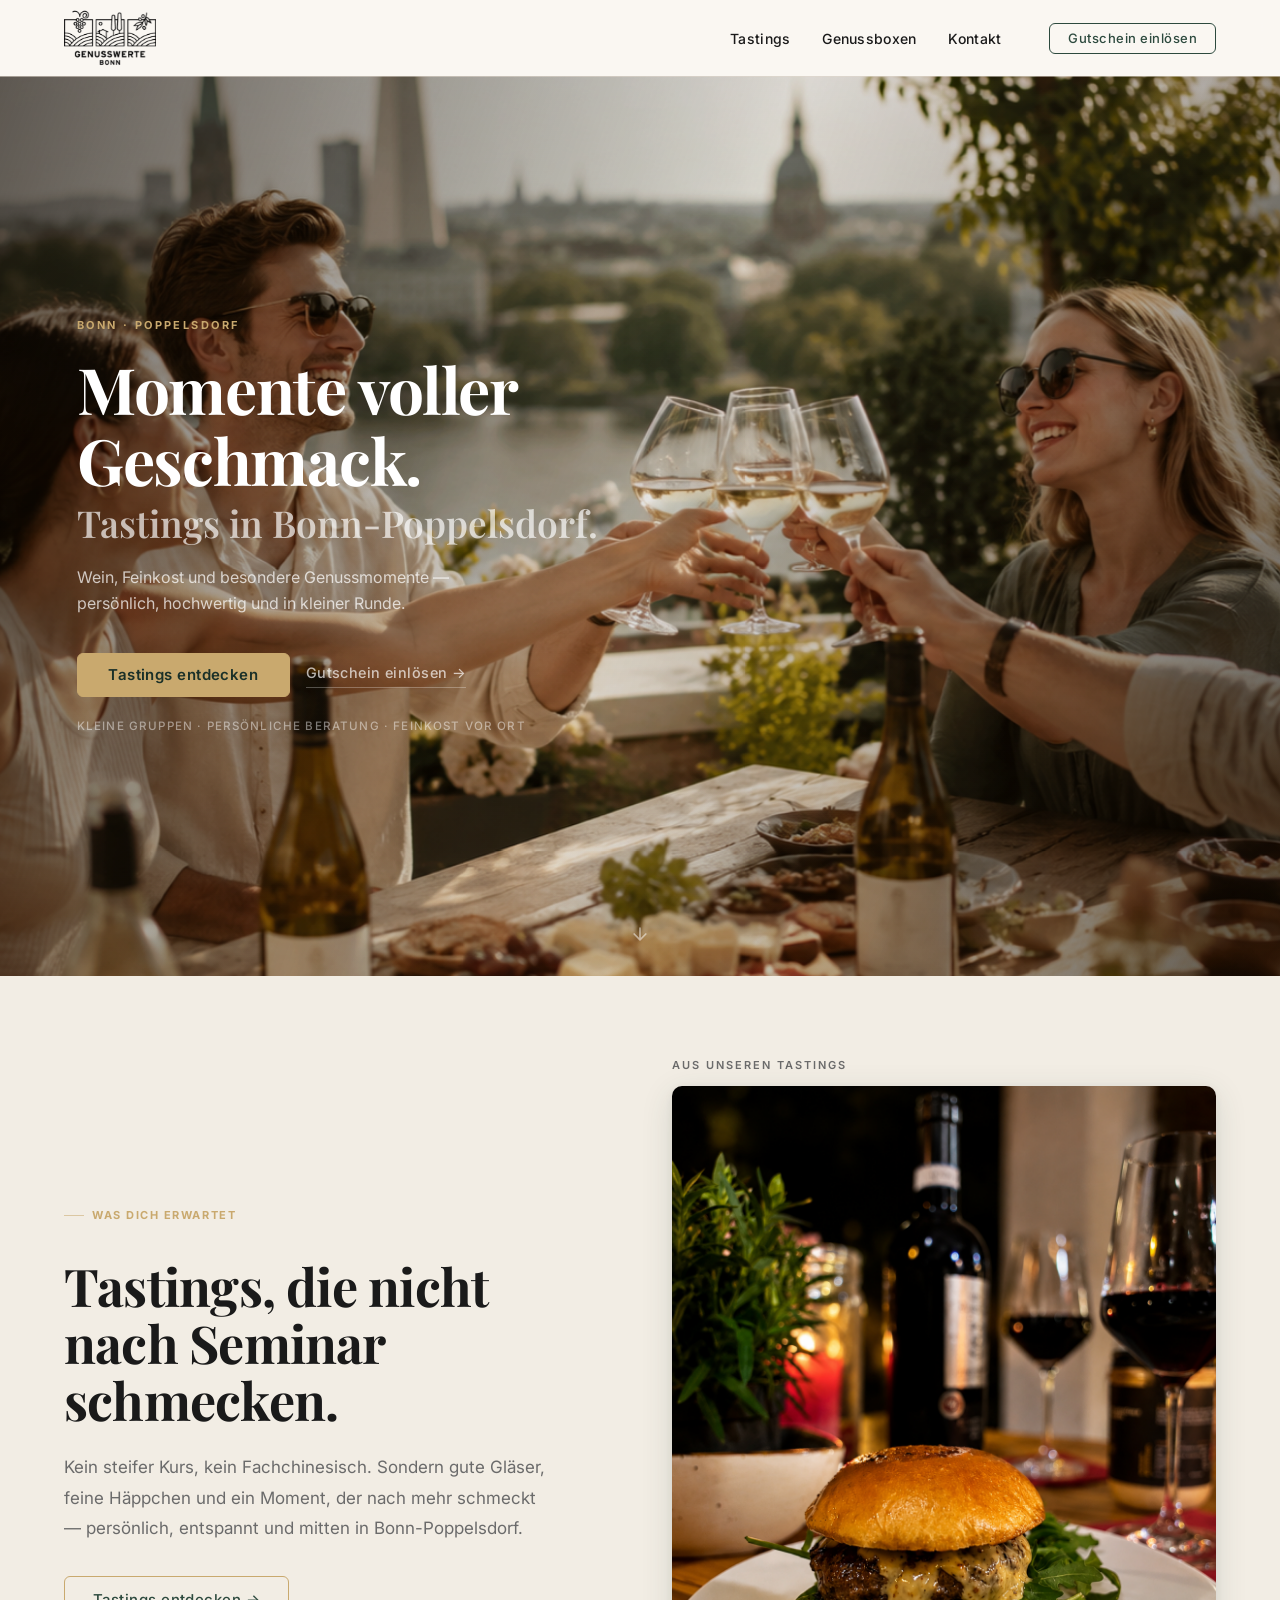
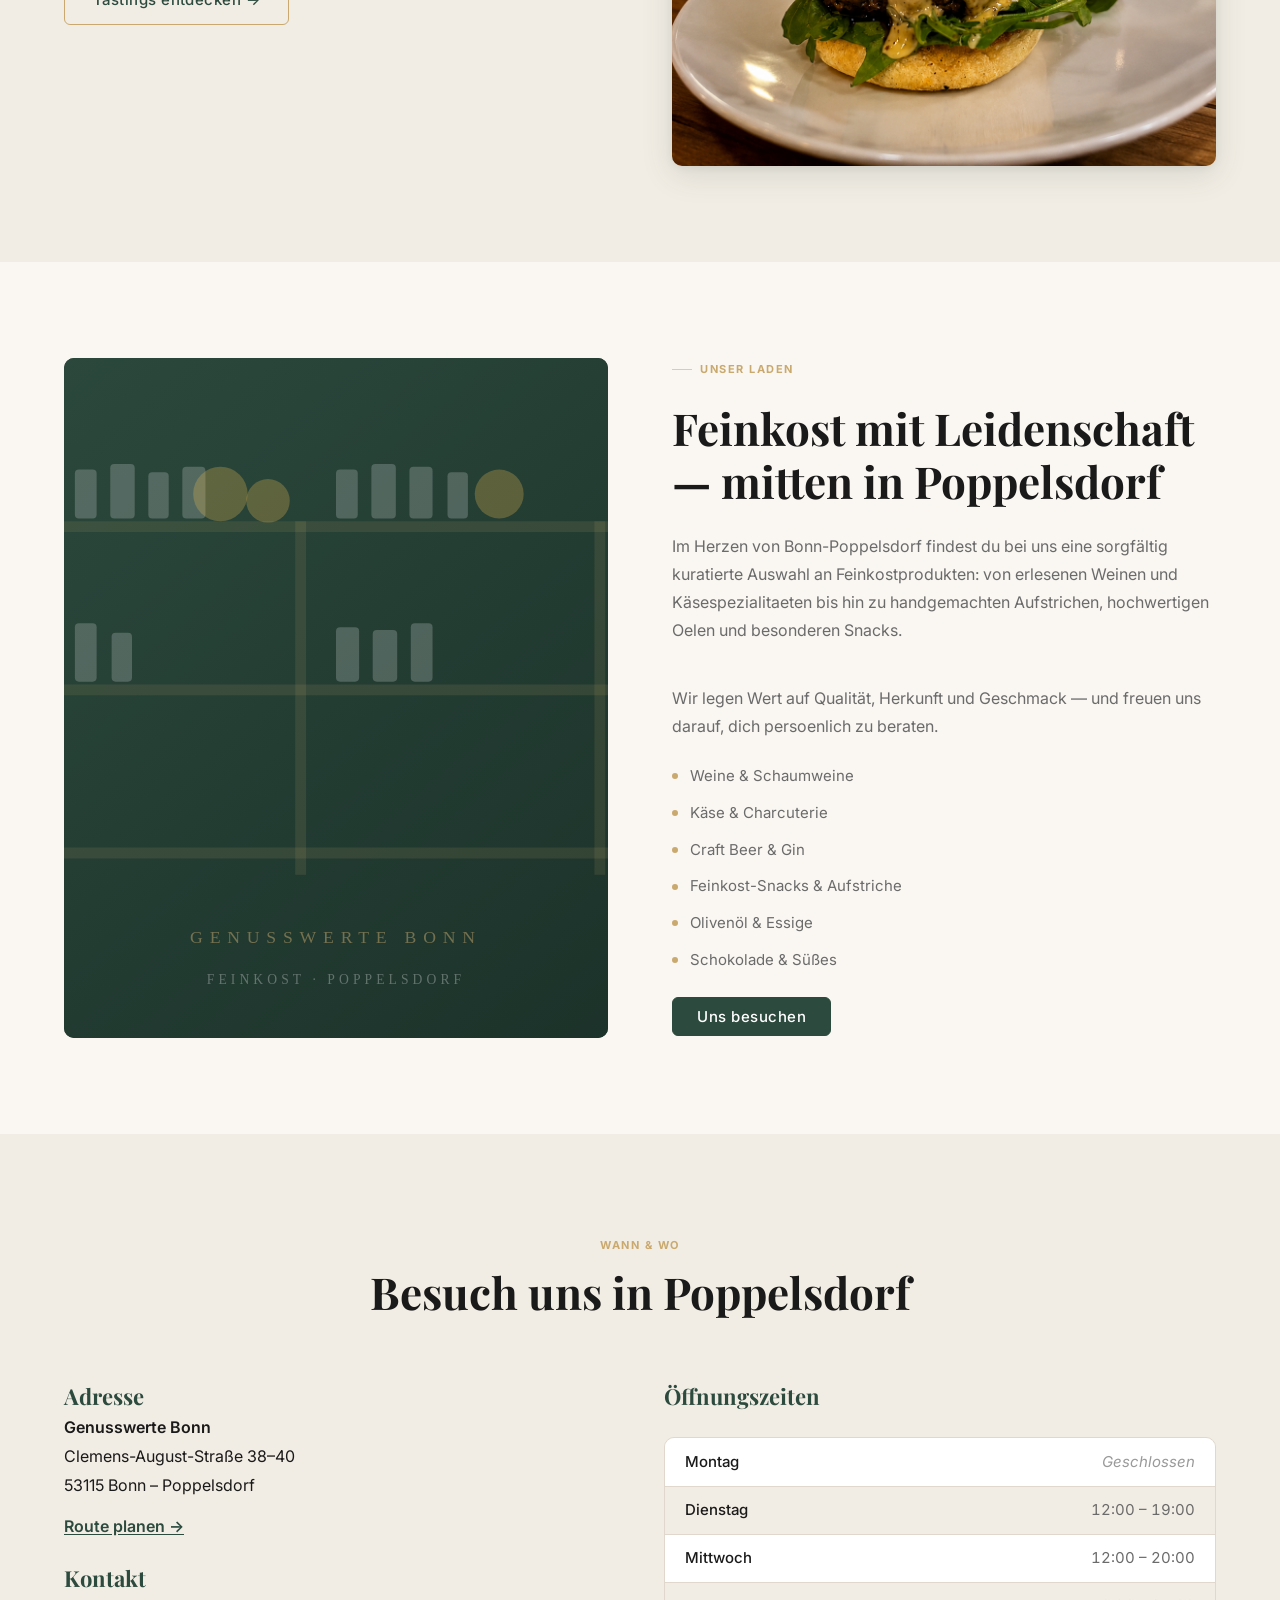
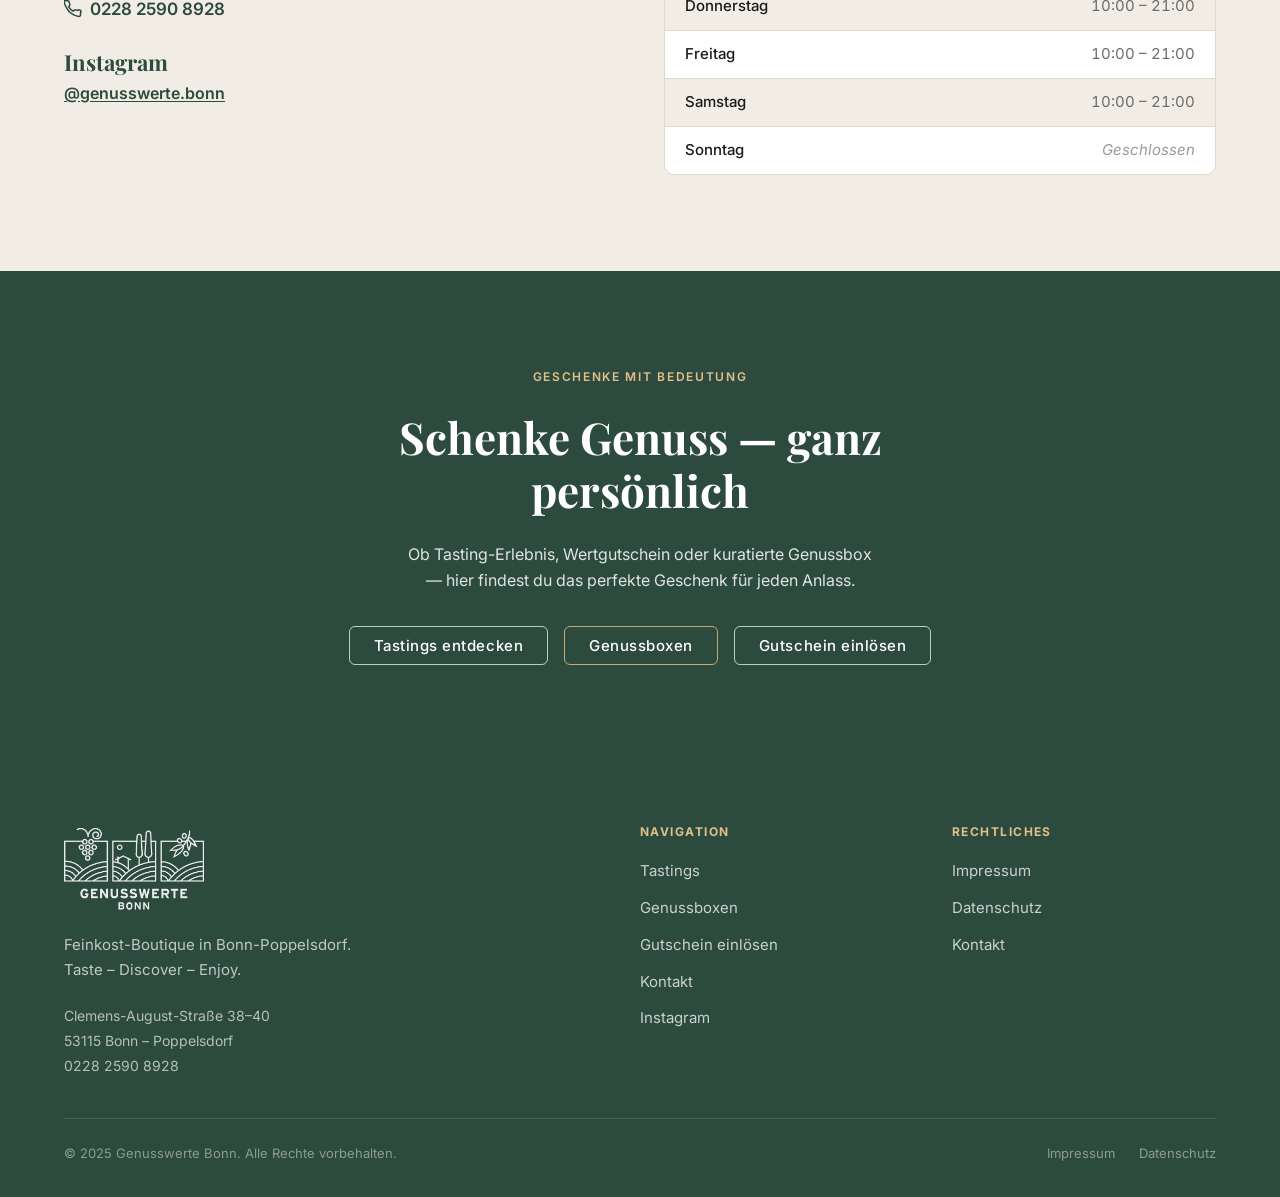
==== index.html @ 5f24fae6 "Auto-sync von Claude Code 2026-05-30 15:07" ====
<!DOCTYPE html>
<html lang="de">
<head>
  <meta charset="UTF-8">
  <meta name="viewport" content="width=device-width, initial-scale=1.0">
  <title>Genusswerte Bonn — Feinkost, Tastings &amp; Geschenkideen in Poppelsdorf</title>
  <meta name="description" content="Feinkost-Boutique in Bonn-Poppelsdorf. Tasting-Erlebnisse, Genussboxen &amp; Gutscheine. Taste &ndash; Discover &ndash; Enjoy.">

  <!-- Open Graph -->
  <meta property="og:title" content="Genusswerte Bonn — Feinkost &amp; Tastings">
  <meta property="og:description" content="Feinkost-Boutique in Bonn-Poppelsdorf. Taste &ndash; Discover &ndash; Enjoy.">
  <meta property="og:type" content="website">
  <meta property="og:locale" content="de_DE">

  <!-- Favicon -->
  <link rel="icon" href="assets/images/logo.png" type="image/png">

  <!-- Google Fonts -->
  <link rel="preconnect" href="https://fonts.googleapis.com">
  <link rel="preconnect" href="https://fonts.gstatic.com" crossorigin>
  <link href="https://fonts.googleapis.com/css2?family=Inter:wght@400;500;600&family=Playfair+Display:ital,wght@0,500;0,700;1,500&display=swap" rel="stylesheet">

  <!-- Styles -->
  <link rel="stylesheet" href="assets/css/base.css">
  <link rel="stylesheet" href="assets/css/components.css">
  <link rel="stylesheet" href="assets/css/layout.css">
</head>
<body>

  <!-- PAGE INTRO SPLASH -->
  <div id="page-intro" aria-hidden="true">
    <img src="assets/images/genusswerte_bonn_logo_transparent.png"
         alt="" class="intro__logo" width="220" height="66">
  </div>

  <a class="skip-link" href="#main-content">Zum Inhalt springen</a>

  <!-- HEADER -->
  <header class="site-header" id="site-header">
    <div class="container">
      <nav class="nav" aria-label="Hauptnavigation">
        <a href="index.html" class="nav__logo-link" aria-label="Genusswerte Bonn – Startseite">
          <img src="assets/images/genusswerte_bonn_logo_transparent.png"
               alt="Genusswerte Bonn" class="nav__logo" width="160" height="48">
        </a>
        <button class="nav__toggle" aria-label="Menü öffnen" aria-expanded="false" aria-controls="nav-menu">
          <span class="nav__hamburger" aria-hidden="true"></span>
        </button>
        <ul class="nav__menu" id="nav-menu" role="list">
          <li><a href="tastings.html" class="nav__link">Tastings</a></li>
          <li><a href="gutscheine-boxen.html" class="nav__link">Genussboxen</a></li>
          <li><a href="kontakt.html" class="nav__link">Kontakt</a></li>
          <li class="nav__cta">
            <a href="gutschein-einloesen.html" class="btn btn--primary">Gutschein einlösen</a>
          </li>
        </ul>
      </nav>
    </div>
  </header>

  <main id="main-content">

    <!-- 1. HERO -->
    <section class="hero" id="hero" aria-label="Willkommen bei Genusswerte Bonn">
      <div class="hero__bg" aria-hidden="true"></div>
      <div class="hero__content">
        <p class="hero__subline">Bonn &middot; Poppelsdorf</p>
        <h1 class="hero__headline">Momente voller Geschmack.<br><span class="hero__headline-sub">Tastings in Bonn&#8209;Poppelsdorf.</span></h1>
        <p class="hero__desc">Wein, Feinkost und besondere Genussmomente &mdash; persönlich, hochwertig und in kleiner Runde.</p>
        <div class="hero__cta-group">
          <a href="tastings.html" class="btn btn--hero-gold">Tastings entdecken</a>
          <a href="gutschein-einloesen.html" class="hero__cta-link">Gutschein einlösen&nbsp;→</a>
        </div>
        <p class="hero__trust">Kleine Gruppen &middot; Persönliche Beratung &middot; Feinkost vor Ort</p>
      </div>
      <div class="hero__scroll-hint" aria-hidden="true">
        <svg xmlns="http://www.w3.org/2000/svg" viewBox="0 0 24 24" fill="none" stroke="currentColor" stroke-width="2" stroke-linecap="round" stroke-linejoin="round"><path d="M12 5v14M5 12l7 7 7-7"/></svg>
      </div>
    </section>

    <!-- 2. TASTING TEASER -->
    <section class="section section--alt tasting-teaser" id="tasting-teaser" aria-label="Tastings bei Genusswerte Bonn">
      <div class="container">
        <div class="tasting-teaser__split">
          <div class="tasting-teaser__text js-animate">
            <span class="section__eyebrow">Was dich erwartet</span>
            <h2 class="tasting-teaser__headline">Tastings, die nicht<br>nach Seminar schmecken.</h2>
            <p class="tasting-teaser__body">Kein steifer Kurs, kein Fachchinesisch. Sondern gute Gläser, feine Häppchen und ein Moment, der nach mehr schmeckt &mdash; persönlich, entspannt und mitten in Bonn-Poppelsdorf.</p>
            <a href="tastings.html" class="tasting-teaser__cta">Tastings entdecken &rarr;</a>
          </div>
          <div class="tasting-teaser__visual js-animate" data-delay="1">
            <span class="tasting-teaser__visual-label">Aus unseren Tastings</span>
            <div class="tasting-loop" role="img" aria-label="Impressionen aus unseren Tastings">
              <div class="tasting-loop__slide is-active">
                <img src="tasting-wagyu-burger.jpg" alt="Wagyu Burger beim Tasting bei Genusswerte Bonn" width="800" height="600" loading="lazy">
              </div>
              <div class="tasting-loop__slide">
                <img src="tasting-trueffel-carpaccio.jpg" alt="Trüffel Carpaccio beim Tasting bei Genusswerte Bonn" width="800" height="600" loading="lazy">
              </div>
            </div>
          </div>
        </div>
      </div>
    </section>

    <!-- 3. SORTIMENT -->
    <section class="section" id="sortiment">
      <div class="container">
        <div class="sortiment-split">
          <div class="sortiment-split__image js-animate">
            <img src="assets/images/placeholder-store.svg" alt="Genusswerte Bonn Feinkostladen in Poppelsdorf" width="600" height="500">
          </div>
          <div class="sortiment-split__content js-animate" data-delay="1">
            <span class="section__eyebrow">Unser Laden</span>
            <h2>Feinkost mit Leidenschaft &mdash; mitten in Poppelsdorf</h2>
            <p style="color: var(--color-text-muted); line-height: 1.75;">
              Im Herzen von Bonn-Poppelsdorf findest du bei uns eine sorgfältig kuratierte Auswahl an Feinkostprodukten: von erlesenen Weinen und Käsespezialitaeten bis hin zu handgemachten Aufstrichen, hochwertigen Oelen und besonderen Snacks.
            </p>
            <p style="color: var(--color-text-muted); line-height: 1.75;">
              Wir legen Wert auf Qualität, Herkunft und Geschmack &mdash; und freuen uns darauf, dich persoenlich zu beraten.
            </p>
            <ul class="sortiment-list" aria-label="Sortimentsübersicht">
              <li class="sortiment-list__item">Weine &amp; Schaumweine</li>
              <li class="sortiment-list__item">Käse &amp; Charcuterie</li>
              <li class="sortiment-list__item">Craft Beer &amp; Gin</li>
              <li class="sortiment-list__item">Feinkost-Snacks &amp; Aufstriche</li>
              <li class="sortiment-list__item">Olivenöl &amp; Essige</li>
              <li class="sortiment-list__item">Schokolade &amp; Süßes</li>
            </ul>
            <div>
              <a href="#standort" class="btn btn--primary">Uns besuchen</a>
            </div>
          </div>
        </div>
      </div>
    </section>

    <!-- 4. STANDORT -->
    <section class="section section--alt" id="standort">
      <div class="container">
        <div class="section__header text-center js-animate">
          <span class="section__eyebrow">Wann &amp; Wo</span>
          <h2 class="section__title">Besuch uns in Poppelsdorf</h2>
        </div>
        <div class="location-grid">
          <div class="location-block js-animate">
            <div>
              <h3>Adresse</h3>
              <address class="location-address" style="font-style: normal;">
                <strong>Genusswerte Bonn</strong><br>
                Clemens-August-Stra&szlig;e 38&ndash;40<br>
                53115 Bonn &ndash; Poppelsdorf<br>
                <a href="https://www.google.com/maps/search/Clemens-August-Stra%C3%9Fe+38-40+53115+Bonn"
                   target="_blank" rel="noopener noreferrer">Route planen &rarr;</a>
              </address>
            </div>
            <div>
              <h3>Kontakt</h3>
              <a class="location-phone" href="tel:+4922825908928" aria-label="Genusswerte Bonn anrufen">
                <svg xmlns="http://www.w3.org/2000/svg" width="18" height="18" viewBox="0 0 24 24" fill="none" stroke="currentColor" stroke-width="2" stroke-linecap="round" stroke-linejoin="round" aria-hidden="true"><path d="M22 16.92v3a2 2 0 01-2.18 2 19.79 19.79 0 01-8.63-3.07A19.5 19.5 0 013.07 9.81a19.79 19.79 0 01-3.07-8.67A2 2 0 012 1h3a2 2 0 012 1.72c.127.96.361 1.903.7 2.81a2 2 0 01-.45 2.11L6.09 8.91a16 16 0 006 6l1.27-1.27a2 2 0 012.11-.45c.907.339 1.85.573 2.81.7A2 2 0 0122 16.92z"/></svg>
                0228 2590 8928
              </a>
            </div>
            <div>
              <h3>Instagram</h3>
              <a href="https://www.instagram.com/genusswerte.bonn/" target="_blank" rel="noopener noreferrer"
                 style="color: var(--color-green); font-weight: 600; text-decoration: underline; text-underline-offset: 2px;">
                @genusswerte.bonn
              </a>
            </div>
          </div>
          <div class="location-block js-animate">
            <h3>&Ouml;ffnungszeiten</h3>
            <div class="opening-hours" role="table" aria-label="Öffnungszeiten">
              <div class="opening-hours__row" role="row">
                <span class="opening-hours__day" role="cell">Montag</span>
                <span class="opening-hours__time opening-hours__time--closed" role="cell">Geschlossen</span>
              </div>
              <div class="opening-hours__row" role="row">
                <span class="opening-hours__day" role="cell">Dienstag</span>
                <span class="opening-hours__time" role="cell">12:00 &ndash; 19:00</span>
              </div>
              <div class="opening-hours__row" role="row">
                <span class="opening-hours__day" role="cell">Mittwoch</span>
                <span class="opening-hours__time" role="cell">12:00 &ndash; 20:00</span>
              </div>
              <div class="opening-hours__row" role="row">
                <span class="opening-hours__day" role="cell">Donnerstag</span>
                <span class="opening-hours__time" role="cell">10:00 &ndash; 21:00</span>
              </div>
              <div class="opening-hours__row" role="row">
                <span class="opening-hours__day" role="cell">Freitag</span>
                <span class="opening-hours__time" role="cell">10:00 &ndash; 21:00</span>
              </div>
              <div class="opening-hours__row" role="row">
                <span class="opening-hours__day" role="cell">Samstag</span>
                <span class="opening-hours__time" role="cell">10:00 &ndash; 21:00</span>
              </div>
              <div class="opening-hours__row" role="row">
                <span class="opening-hours__day" role="cell">Sonntag</span>
                <span class="opening-hours__time opening-hours__time--closed" role="cell">Geschlossen</span>
              </div>
            </div>
          </div>
        </div>
      </div>
    </section>

    <!-- 5. SCHENKEN & ERLEBEN TEASER -->
    <section class="section section--dark" id="abschluss-cta" aria-label="Schenken und Erleben">
      <div class="container">
        <div class="cta-band js-animate">
          <span class="cta-band__eyebrow">Geschenke mit Bedeutung</span>
          <h2 class="cta-band__title">Schenke Genuss &mdash; ganz pers&ouml;nlich</h2>
          <p class="cta-band__subtitle">Ob Tasting-Erlebnis, Wertgutschein oder kuratierte Genussbox &mdash; hier findest du das perfekte Geschenk f&uuml;r jeden Anlass.</p>
          <div class="cta-band__actions">
            <a href="tastings.html" class="btn btn--ghost">Tastings entdecken</a>
            <a href="gutscheine-boxen.html" class="btn btn--hero-outline">Genussboxen</a>
            <a href="gutschein-einloesen.html" class="btn btn--ghost">Gutschein einl&ouml;sen</a>
          </div>
        </div>
      </div>
    </section>

  </main>

  <!-- FOOTER -->
  <footer class="site-footer" aria-label="Seitenfuß">
    <div class="container">
      <div class="footer-grid">
        <div class="footer__brand">
          <img src="assets/images/genusswerte_bonn_logo_transparent.png"
               alt="Genusswerte Bonn" class="footer__logo" width="140" height="42">
          <p class="footer__tagline">Feinkost-Boutique in Bonn-Poppelsdorf.<br>Taste &ndash; Discover &ndash; Enjoy.</p>
          <address class="footer__address" style="font-style: normal;">
            Clemens-August-Stra&szlig;e 38&ndash;40<br>
            53115 Bonn &ndash; Poppelsdorf<br>
            <a href="tel:+4922825908928" style="color: rgba(255,255,255,0.65);">0228 2590 8928</a>
          </address>
        </div>
        <div class="footer__col">
          <h4>Navigation</h4>
          <nav class="footer__nav" aria-label="Footer Navigation">
            <a href="tastings.html">Tastings</a>
            <a href="gutscheine-boxen.html#genussboxen">Genussboxen</a>
            <a href="gutschein-einloesen.html">Gutschein einlösen</a>
            <a href="kontakt.html">Kontakt</a>
            <a href="https://www.instagram.com/genusswerte.bonn/" target="_blank" rel="noopener noreferrer">Instagram</a>
          </nav>
        </div>
        <div class="footer__col">
          <h4>Rechtliches</h4>
          <nav class="footer__nav" aria-label="Rechtliche Links">
            <a href="impressum.html">Impressum</a>
            <a href="datenschutz.html">Datenschutz</a>
            <a href="mailto:info@genusswerte-bonn.com">Kontakt</a>
          </nav>
        </div>
      </div>
      <div class="footer__bottom">
        <p class="footer__copy">&copy; 2025 Genusswerte Bonn. Alle Rechte vorbehalten.</p>
        <nav class="footer__legal" aria-label="Rechtliche Pflichtlinks">
          <a href="impressum.html">Impressum</a>
          <a href="datenschutz.html">Datenschutz</a>
        </nav>
      </div>
    </div>
  </footer>

  <script src="assets/js/main.js"></script>
</body>
</html>
---- assets/css/base.css ----
/* =========================================================
   BASE.CSS — Genusswerte Bonn
   Design tokens · Reset · Typography · Utilities
   ========================================================= */

/* ---------------------------------------------------------
   Design Tokens
   --------------------------------------------------------- */
:root {
  /* Colors */
  --color-bg:           #FAF7F2;
  --color-bg-alt:       #F2EDE4;
  --color-green:        #2D4A3E;
  --color-green-light:  #3D6356;
  --color-green-dark:   #1A3028;
  --color-gold:         #C9A96E;
  --color-gold-light:   #DFC08A;
  --color-text:         #1A1A1A;
  --color-text-muted:   #6B6B6B;
  --color-text-light:   #9A9A9A;
  --color-white:        #FFFFFF;
  --color-border:       #E0D8CC;

  /* Typography */
  --font-serif: 'Playfair Display', Georgia, 'Times New Roman', serif;
  --font-sans:  'Inter', system-ui, -apple-system, sans-serif;

  /* Spacing */
  --space-1:  0.25rem;
  --space-2:  0.5rem;
  --space-3:  0.75rem;
  --space-4:  1rem;
  --space-5:  1.25rem;
  --space-6:  1.5rem;
  --space-8:  2rem;
  --space-10: 2.5rem;
  --space-12: 3rem;
  --space-16: 4rem;
  --space-20: 5rem;
  --space-24: 6rem;

  /* Layout */
  --max-width:    1200px;
  --section-gap:  var(--space-24);
  --container-px: var(--space-6);

  /* Borders & Shadows */
  --radius-sm:   6px;
  --radius-card: 10px;
  --radius-btn:  6px;
  --radius-pill: 100px;

  --shadow-card:       0 2px 12px rgba(45, 74, 62, 0.08), 0 6px 24px rgba(45, 74, 62, 0.06);
  --shadow-card-hover: 0 8px 32px rgba(45, 74, 62, 0.16), 0 2px 8px rgba(45, 74, 62, 0.08);
  --shadow-header:     0 1px 0 var(--color-border);

  /* Transitions */
  --transition-fast: 150ms ease;
  --transition-base: 250ms ease;
  --transition-slow: 400ms ease;
}

/* ---------------------------------------------------------
   Reset
   --------------------------------------------------------- */
*, *::before, *::after {
  box-sizing: border-box;
  margin: 0;
  padding: 0;
}

html {
  scroll-behavior: smooth;
  -webkit-text-size-adjust: 100%;
}

body {
  font-family: var(--font-sans);
  font-size: 1rem;
  line-height: 1.65;
  color: var(--color-text);
  background-color: var(--color-bg);
  -webkit-font-smoothing: antialiased;
  -moz-osx-font-smoothing: grayscale;
}

img, svg, video {
  display: block;
  max-width: 100%;
  height: auto;
}

a {
  color: inherit;
  text-decoration: none;
}

ul, ol {
  list-style: none;
}

button {
  font-family: inherit;
  cursor: pointer;
  background: none;
  border: none;
}

input, select, textarea, button {
  font-family: inherit;
  font-size: inherit;
}

/* ---------------------------------------------------------
   Typography Scale
   --------------------------------------------------------- */
h1, h2, h3, h4, h5, h6 {
  font-family: var(--font-serif);
  font-weight: 700;
  line-height: 1.2;
  color: var(--color-text);
}

h1 { font-size: clamp(2.2rem, 5vw, 3.75rem); }
h2 { font-size: clamp(1.75rem, 3.5vw, 2.75rem); }
h3 { font-size: clamp(1.25rem, 2.5vw, 1.75rem); }
h4 { font-size: 1.25rem; }

p {
  max-width: 68ch;
}

p + p {
  margin-top: var(--space-4);
}

strong { font-weight: 600; }

/* ---------------------------------------------------------
   Layout Utilities
   --------------------------------------------------------- */
.container {
  width: 100%;
  max-width: var(--max-width);
  margin-inline: auto;
  padding-inline: var(--container-px);
}

.text-center { text-align: center; }
.text-center p { margin-inline: auto; }

/* ---------------------------------------------------------
   Accessibility Utilities
   --------------------------------------------------------- */
.visually-hidden,
.sr-only {
  position: absolute;
  width: 1px;
  height: 1px;
  padding: 0;
  margin: -1px;
  overflow: hidden;
  clip: rect(0, 0, 0, 0);
  white-space: nowrap;
  border: 0;
}

.skip-link {
  position: absolute;
  top: -100%;
  left: var(--space-4);
  background: var(--color-green);
  color: var(--color-white);
  padding: var(--space-3) var(--space-6);
  border-radius: var(--radius-btn);
  font-weight: 600;
  z-index: 9999;
  transition: top var(--transition-fast);
}

.skip-link:focus {
  top: var(--space-4);
}

/* ---------------------------------------------------------
   Focus Styles
   --------------------------------------------------------- */
:focus-visible {
  outline: 2px solid var(--color-gold);
  outline-offset: 3px;
  border-radius: 2px;
}

/* ---------------------------------------------------------
   Selection
   --------------------------------------------------------- */
::selection {
  background-color: var(--color-green);
  color: var(--color-white);
}
---- assets/css/components.css ----
/* =========================================================
   COMPONENTS.CSS — Genusswerte Bonn
   Buttons · Cards · Steps · Forms · Badges · Nav-Cards
   ========================================================= */

/* ---------------------------------------------------------
   Buttons
   --------------------------------------------------------- */
.btn {
  display: inline-flex;
  align-items: center;
  justify-content: center;
  gap: var(--space-2);
  padding: 0.7rem 1.5rem;
  font-family: var(--font-sans);
  font-size: 0.9375rem;
  font-weight: 500;
  line-height: 1;
  letter-spacing: 0.035em;
  border-radius: var(--radius-btn);
  border: 1.5px solid transparent;
  cursor: pointer;
  text-decoration: none;
  transition: background-color var(--transition-base),
              color var(--transition-base),
              border-color var(--transition-base),
              box-shadow var(--transition-base),
              transform var(--transition-fast);
  white-space: nowrap;
}

.btn:active {
  transform: translateY(1px);
}

/* Primary: dark green fill */
.btn--primary {
  background-color: var(--color-green);
  color: var(--color-white);
  border-color: var(--color-green);
}

.btn--primary:hover,
.btn--primary:focus-visible {
  background-color: var(--color-green-light);
  border-color: var(--color-green-light);
  box-shadow: 0 4px 16px rgba(45, 74, 62, 0.3);
}

/* Secondary: gold border, green text */
.btn--secondary {
  background-color: transparent;
  color: var(--color-green);
  border-color: var(--color-gold);
}

.btn--secondary:hover,
.btn--secondary:focus-visible {
  background-color: var(--color-gold);
  color: var(--color-green-dark);
  box-shadow: 0 4px 16px rgba(201, 169, 110, 0.3);
}

/* Ghost: white border, white text (for hero on dark bg) */
.btn--ghost {
  background-color: transparent;
  color: var(--color-white);
  border-color: rgba(255, 255, 255, 0.7);
}

.btn--ghost:hover,
.btn--ghost:focus-visible {
  background-color: rgba(255, 255, 255, 0.12);
  border-color: var(--color-white);
}

/* WhatsApp: green WhatsApp style */
.btn--whatsapp {
  background-color: var(--color-green);
  color: var(--color-white);
  border-color: var(--color-green);
  width: 100%;
}

.btn--whatsapp::before {
  content: '';
  display: inline-block;
  width: 18px;
  height: 18px;
  background-image: url("data:image/svg+xml,%3Csvg xmlns='http://www.w3.org/2000/svg' viewBox='0 0 24 24' fill='%23ffffff'%3E%3Cpath d='M17.472 14.382c-.297-.149-1.758-.867-2.03-.967-.273-.099-.471-.148-.67.15-.197.297-.767.966-.94 1.164-.173.199-.347.223-.644.075-.297-.15-1.255-.463-2.39-1.475-.883-.788-1.48-1.761-1.653-2.059-.173-.297-.018-.458.13-.606.134-.133.298-.347.446-.52.149-.174.198-.298.298-.497.099-.198.05-.371-.025-.52-.075-.149-.669-1.612-.916-2.207-.242-.579-.487-.5-.669-.51-.173-.008-.371-.01-.57-.01-.198 0-.52.074-.792.372-.272.297-1.04 1.016-1.04 2.479 0 1.462 1.065 2.875 1.213 3.074.149.198 2.096 3.2 5.077 4.487.709.306 1.262.489 1.694.625.712.227 1.36.195 1.871.118.571-.085 1.758-.719 2.006-1.413.248-.694.248-1.289.173-1.413-.074-.124-.272-.198-.57-.347m-5.421 7.403h-.004a9.87 9.87 0 01-5.031-1.378l-.361-.214-3.741.982.998-3.648-.235-.374a9.86 9.86 0 01-1.51-5.26c.001-5.45 4.436-9.884 9.888-9.884 2.64 0 5.122 1.03 6.988 2.898a9.825 9.825 0 012.893 6.994c-.003 5.45-4.437 9.884-9.885 9.884m8.413-18.297A11.815 11.815 0 0012.05 0C5.495 0 .16 5.335.157 11.892c0 2.096.547 4.142 1.588 5.945L.057 24l6.305-1.654a11.882 11.882 0 005.683 1.448h.005c6.554 0 11.89-5.335 11.893-11.893a11.821 11.821 0 00-3.48-8.413z'/%3E%3C/svg%3E");
  background-repeat: no-repeat;
  background-size: contain;
  flex-shrink: 0;
}

.btn--whatsapp:hover,
.btn--whatsapp:focus-visible {
  background-color: var(--color-green-light);
  border-color: var(--color-green-light);
  box-shadow: 0 4px 16px rgba(45, 74, 62, 0.3);
}

/* ---------------------------------------------------------
   Cards — Base
   --------------------------------------------------------- */
.card {
  background-color: var(--color-white);
  border-radius: var(--radius-card);
  box-shadow: 0 1px 3px rgba(0,0,0,0.05), 0 4px 16px rgba(45, 74, 62, 0.07);
  overflow: hidden;
  display: flex;
  flex-direction: column;
  transition: box-shadow var(--transition-base), transform var(--transition-base);
}

.card:hover {
  box-shadow: 0 6px 28px rgba(45, 74, 62, 0.14), 0 2px 6px rgba(0,0,0,0.06);
  transform: translateY(-2px);
}

.card__image {
  position: relative;
  aspect-ratio: 4 / 3;
  overflow: hidden;
  background-color: var(--color-bg-alt);
}

.card__image img {
  width: 100%;
  height: 100%;
  object-fit: cover;
  transition: transform var(--transition-slow);
}

.card:hover .card__image img {
  transform: scale(1.04);
}

/* Subtle gradient overlay at the bottom of card images */
.card__image::after {
  content: '';
  position: absolute;
  bottom: 0;
  left: 0;
  right: 0;
  height: 40%;
  background: linear-gradient(to top, rgba(26, 18, 8, 0.2), transparent);
  pointer-events: none;
  z-index: 1;
}

/* Gradient placeholder shown when img is absent/broken */
.card__image--kaese-wein    { background: linear-gradient(135deg, #C8A96D 0%, #8B6B3D 100%); }
.card__image--apero         { background: linear-gradient(135deg, #6B8C5A 0%, #3D5C2E 100%); }
.card__image--champagner    { background: linear-gradient(135deg, #DFC08A 0%, #C9A96E 50%, #A07840 100%); }
.card__image--craftbeer     { background: linear-gradient(135deg, #C8943A 0%, #8B5E1A 100%); }
.card__image--gin           { background: linear-gradient(135deg, #5A8C72 0%, #2D4A3E 100%); }
.card__image--alkoholfrei   { background: linear-gradient(135deg, #7AABB5 0%, #3D7A8A 100%); }
.card__image--wertgutschein { background: linear-gradient(135deg, #2D4A3E 0%, #C9A96E 100%); }
.card__image--klassiker     { background: linear-gradient(135deg, #9B7B5A 0%, #5C3D1E 100%); }
.card__image--bella-italia  { background: linear-gradient(135deg, #C8524A 0%, #7A2020 100%); }
.card__image--aperitivo     { background: linear-gradient(135deg, #D4703A 0%, #8B3A10 100%); }
.card__image--bonn          { background: linear-gradient(135deg, #5A7A9B 0%, #2D4A6B 100%); }
.card__image--date-night    { background: linear-gradient(135deg, #9B3A5A 0%, #5C1A2E 100%); }
.card__image--feierabend    { background: linear-gradient(135deg, #C8A060 0%, #7A5A20 100%); }

.card__image-label {
  position: absolute;
  inset: 0;
  display: flex;
  align-items: center;
  justify-content: center;
  font-size: 3rem;
  opacity: 0.6;
  pointer-events: none;
}

.card__body {
  padding: var(--space-6);
  display: flex;
  flex-direction: column;
  gap: var(--space-3);
  flex: 1;
}

.card__eyebrow {
  font-family: var(--font-sans);
  font-size: 0.6875rem;
  font-weight: 600;
  letter-spacing: 0.12em;
  text-transform: uppercase;
  color: var(--color-gold);
}

.card__title {
  font-family: var(--font-serif);
  font-size: 1.3125rem;
  font-weight: 700;
  color: var(--color-text);
  line-height: 1.25;
  margin: 0;
}

.card__description {
  font-size: 0.9rem;
  color: var(--color-text-muted);
  line-height: 1.6;
  flex: 1;
}

/* Variant pills row */
.card__variants {
  display: flex;
  flex-wrap: wrap;
  gap: var(--space-2);
  margin-top: var(--space-1);
}

.variant-pill {
  display: inline-flex;
  align-items: center;
  padding: 0.3rem 0.75rem;
  border: 1.5px solid var(--color-border);
  border-radius: var(--radius-pill);
  font-size: 0.8125rem;
  font-weight: 500;
  color: var(--color-text-muted);
  background: transparent;
  transition: border-color var(--transition-fast), color var(--transition-fast), background-color var(--transition-fast);
  cursor: default;
}

/* Price line */
.card__price {
  font-size: 0.875rem;
  font-weight: 500;
  color: var(--color-green);
  font-family: var(--font-sans);
}

/* Card action area */
.card__action {
  margin-top: var(--space-2);
}

/* ---------------------------------------------------------
   Intro Nav — Editorial Linkliste (rechte Spalte)
   --------------------------------------------------------- */
.intro-nav {
  border-bottom: 1px solid var(--color-border);
}

.intro-nav__item {
  display: grid;
  grid-template-columns: 2.5rem 1fr;
  grid-template-rows: auto auto auto;
  column-gap: var(--space-4);
  row-gap: var(--space-1);
  padding: var(--space-5) 0;
  border-top: 1px solid var(--color-border);
  text-decoration: none;
  color: var(--color-text);
  transition: border-top-color var(--transition-fast);
}

.intro-nav__item:hover,
.intro-nav__item:focus-visible {
  border-top-color: var(--color-gold);
}

.intro-nav__label {
  grid-column: 1;
  grid-row: 1 / 4;
  align-self: center;
  font-family: var(--font-serif);
  font-style: italic;
  font-size: 0.875rem;
  color: var(--color-gold);
  opacity: 0.50;
  line-height: 1;
}

.intro-nav__title {
  grid-column: 2;
  grid-row: 1;
  font-family: var(--font-serif);
  font-size: 1.0625rem;
  font-weight: 700;
  color: var(--color-text);
  line-height: 1.3;
  transition: color var(--transition-fast);
}

.intro-nav__item:hover .intro-nav__title {
  color: var(--color-green);
}

.intro-nav__sub {
  grid-column: 2;
  grid-row: 2;
  font-size: 0.8125rem;
  color: var(--color-text-muted);
}

.intro-nav__link {
  grid-column: 2;
  grid-row: 3;
  font-size: 0.8125rem;
  color: var(--color-gold);
  font-weight: 500;
  margin-top: var(--space-1);
}

/* ---------------------------------------------------------
   Steps (How it works)
   --------------------------------------------------------- */
.steps {
  display: grid;
  grid-template-columns: repeat(3, 1fr);
  gap: var(--space-8);
  position: relative;
}

.steps::before {
  content: '';
  position: absolute;
  top: 2.5rem;
  left: calc(16.66% + var(--space-4));
  right: calc(16.66% + var(--space-4));
  height: 1px;
  background: linear-gradient(to right, var(--color-gold), var(--color-gold-light), var(--color-gold));
  opacity: 0.4;
  pointer-events: none;
}

.step {
  display: flex;
  flex-direction: column;
  align-items: center;
  text-align: center;
  gap: var(--space-4);
}

.step__number {
  width: 5rem;
  height: 5rem;
  border-radius: 50%;
  background-color: var(--color-green);
  color: var(--color-white);
  font-family: var(--font-serif);
  font-size: 1.625rem;
  font-weight: 700;
  display: flex;
  align-items: center;
  justify-content: center;
  flex-shrink: 0;
  position: relative;
  z-index: 1;
  box-shadow: 0 4px 16px rgba(45, 74, 62, 0.25);
}

.step__title {
  font-family: var(--font-serif);
  font-size: 1.125rem;
  font-weight: 700;
  color: var(--color-text);
}

.step__body {
  font-size: 0.9rem;
  color: var(--color-text-muted);
  line-height: 1.65;
}

/* ---------------------------------------------------------
   Forms
   --------------------------------------------------------- */
.form-group {
  display: flex;
  flex-direction: column;
  gap: var(--space-2);
}

.form-label {
  font-size: 0.875rem;
  font-weight: 600;
  color: var(--color-green);
  letter-spacing: 0.01em;
}

.form-label .required-mark {
  color: #C0392B;
  margin-left: var(--space-1);
}

.form-input,
.form-select,
.form-textarea {
  width: 100%;
  padding: 0.75rem 1rem;
  border: 1.5px solid var(--color-border);
  border-radius: var(--radius-sm);
  background-color: var(--color-white);
  color: var(--color-text);
  font-size: 0.9375rem;
  transition: border-color var(--transition-fast), box-shadow var(--transition-fast);
  appearance: none;
  -webkit-appearance: none;
}

.form-input::placeholder,
.form-textarea::placeholder {
  color: var(--color-text-light);
}

.form-input:focus,
.form-select:focus,
.form-textarea:focus {
  outline: none;
  border-color: var(--color-green);
  box-shadow: 0 0 0 3px rgba(45, 74, 62, 0.12);
}

.form-input.is-invalid,
.form-select.is-invalid,
.form-textarea.is-invalid {
  border-color: #C0392B;
  box-shadow: 0 0 0 3px rgba(192, 57, 43, 0.1);
}

.form-select {
  background-image: url("data:image/svg+xml,%3Csvg xmlns='http://www.w3.org/2000/svg' width='12' height='8' viewBox='0 0 12 8'%3E%3Cpath d='M1 1l5 5 5-5' stroke='%236B6B6B' stroke-width='1.5' fill='none' stroke-linecap='round' stroke-linejoin='round'/%3E%3C/svg%3E");
  background-repeat: no-repeat;
  background-position: right 1rem center;
  padding-right: 2.5rem;
  cursor: pointer;
}

.form-textarea {
  resize: vertical;
  min-height: 120px;
}

.form-hint {
  font-size: 0.8125rem;
  color: var(--color-text-muted);
  line-height: 1.5;
}

.form-error {
  font-size: 0.8125rem;
  color: #C0392B;
  font-weight: 500;
}

.form-grid {
  display: grid;
  grid-template-columns: 1fr 1fr;
  gap: var(--space-6);
}

.form-grid--dates {
  grid-template-columns: repeat(3, 1fr);
}

/* Privacy note */
.form-privacy {
  font-size: 0.8125rem;
  color: var(--color-text-muted);
  line-height: 1.55;
  padding-top: var(--space-4);
  border-top: 1px solid var(--color-border);
}

.form-privacy a {
  color: var(--color-green);
  text-decoration: underline;
  text-underline-offset: 2px;
}

.form-privacy a:hover {
  color: var(--color-green-light);
}

/* Success message */
.form-success {
  display: none;
  padding: var(--space-8);
  background-color: #F0F7F4;
  border: 1.5px solid var(--color-green);
  border-radius: var(--radius-card);
  text-align: center;
  gap: var(--space-4);
  flex-direction: column;
  align-items: center;
}

.form-success.is-visible {
  display: flex;
}

.form-success__icon {
  font-size: 2.5rem;
}

.form-success__title {
  font-family: var(--font-serif);
  font-size: 1.375rem;
  color: var(--color-green);
}

.form-success__body {
  font-size: 0.9375rem;
  color: var(--color-text-muted);
  max-width: 50ch;
}

/* ---------------------------------------------------------
   Order note (Bestellen button feedback)
   --------------------------------------------------------- */
.order-note {
  margin-top: var(--space-8);
  padding: var(--space-5) var(--space-6);
  background-color: #F0F7F4;
  border: 1.5px solid var(--color-green);
  border-radius: var(--radius-card);
  font-size: 0.9375rem;
  color: var(--color-text);
  line-height: 1.6;
  text-align: center;
}

/* ---------------------------------------------------------
   Availability Note Badge
   --------------------------------------------------------- */
.availability-note {
  display: inline-flex;
  align-items: center;
  gap: var(--space-2);
  padding: var(--space-3) var(--space-5);
  background-color: rgba(201, 169, 110, 0.1);
  border: 1px solid rgba(201, 169, 110, 0.35);
  border-radius: var(--radius-pill);
  font-size: 0.8125rem;
  font-weight: 500;
  color: var(--color-green);
}

.availability-note::before {
  content: '';
  display: inline-block;
  width: 6px;
  height: 6px;
  border-radius: 50%;
  background-color: var(--color-gold);
  flex-shrink: 0;
}

/* ---------------------------------------------------------
   Hero Outline Button (gold border, weißer Text — auf dunklem Hero)
   --------------------------------------------------------- */
.btn--hero-outline {
  background-color: transparent;
  color: var(--color-white);
  border-color: var(--color-gold);
}

.btn--hero-outline:hover,
.btn--hero-outline:focus-visible {
  background-color: var(--color-gold);
  color: var(--color-green-dark);
  box-shadow: 0 4px 16px rgba(201, 169, 110, 0.35);
}

/* ---------------------------------------------------------
   Scroll-Animationen — js-animate / is-visible
   --------------------------------------------------------- */
.js-animate {
  opacity: 0;
  transform: translateY(32px);
  transition: opacity 0.65s ease, transform 0.65s cubic-bezier(0.16, 1, 0.3, 1);
}

.js-animate.is-visible {
  opacity: 1;
  transform: translateY(0);
}

/* Gestaffelte Delays für Karten-Grids (data-delay Attribut) */
.js-animate[data-delay="1"] { transition-delay: 0.08s; }
.js-animate[data-delay="2"] { transition-delay: 0.16s; }
.js-animate[data-delay="3"] { transition-delay: 0.24s; }
.js-animate[data-delay="4"] { transition-delay: 0.32s; }
.js-animate[data-delay="5"] { transition-delay: 0.40s; }
.js-animate[data-delay="6"] { transition-delay: 0.48s; }
.js-animate[data-delay="7"] { transition-delay: 0.56s; }
.js-animate[data-delay="8"] { transition-delay: 0.64s; }
.js-animate[data-delay="9"] { transition-delay: 0.72s; }

@media (prefers-reduced-motion: reduce) {
  .js-animate {
    opacity: 1;
    transform: none;
    transition: none;
  }
}
---- assets/css/layout.css ----
/* =========================================================
   LAYOUT.CSS — Genusswerte Bonn
   Header · Hero · Sections · Grids · Footer · Responsive
   ========================================================= */

/* ---------------------------------------------------------
   Site Header
   --------------------------------------------------------- */
.site-header {
  position: sticky;
  top: 0;
  z-index: 100;
  background-color: rgba(250, 247, 242, 0.92);
  backdrop-filter: blur(14px);
  -webkit-backdrop-filter: blur(14px);
  box-shadow: 0 1px 0 rgba(224, 216, 204, 0.55);
  transition: box-shadow var(--transition-base), background-color var(--transition-base);
}

.site-header.is-scrolled {
  background-color: rgba(250, 247, 242, 0.98);
  box-shadow: 0 1px 0 var(--color-border), 0 4px 28px rgba(45, 74, 62, 0.07);
}

.nav {
  display: flex;
  align-items: center;
  justify-content: space-between;
  height: 76px;
  gap: var(--space-8);
}

.nav__logo-link {
  display: flex;
  align-items: center;
  flex-shrink: 0;
}

.nav__logo {
  height: 58px;
  width: auto;
  animation: heroFadeIn 0.8s ease 0.2s both;
}

.nav__menu {
  display: flex;
  align-items: center;
  gap: var(--space-8);
}

.nav__link {
  font-size: 0.875rem;
  font-weight: 500;
  color: var(--color-text);
  letter-spacing: 0.02em;
  text-decoration: none;
  position: relative;
  padding-bottom: 2px;
  transition: color var(--transition-fast);
}

.nav__link::after {
  content: '';
  position: absolute;
  bottom: -2px;
  left: 0;
  right: 0;
  height: 2px;
  background-color: var(--color-gold);
  transform: scaleX(0);
  transform-origin: left;
  transition: transform var(--transition-base);
}

.nav__link:hover,
.nav__link:focus-visible {
  color: var(--color-green);
}

.nav__link:hover::after {
  transform: scaleX(1);
}

.nav__cta {
  margin-left: var(--space-4);
}

/* CTA-Button in der Navigation — dezenter, hochwertiger */
.nav__cta .btn--primary {
  background-color: transparent;
  color: var(--color-green);
  border-color: var(--color-green);
  padding: 0.5rem 1.1rem;
  font-size: 0.8125rem;
  letter-spacing: 0.04em;
}

.nav__cta .btn--primary:hover,
.nav__cta .btn--primary:focus-visible {
  background-color: var(--color-green);
  border-color: var(--color-green);
  color: var(--color-white);
  box-shadow: none;
}

.nav__toggle {
  display: none;
  flex-direction: column;
  justify-content: center;
  align-items: center;
  width: 44px;
  height: 44px;
  gap: 5px;
  background: none;
  border: none;
  cursor: pointer;
  padding: var(--space-2);
  border-radius: var(--radius-sm);
  transition: background-color var(--transition-fast);
}

.nav__toggle:hover {
  background-color: var(--color-bg-alt);
}

.nav__hamburger,
.nav__hamburger::before,
.nav__hamburger::after {
  display: block;
  width: 22px;
  height: 2px;
  background-color: var(--color-green);
  border-radius: 2px;
  transition: transform var(--transition-base), opacity var(--transition-base);
}

.nav__hamburger {
  position: relative;
}

.nav__hamburger::before,
.nav__hamburger::after {
  content: '';
  position: absolute;
  left: 0;
}

.nav__hamburger::before { top: -6px; }
.nav__hamburger::after  { top: 6px; }

.nav__toggle[aria-expanded="true"] .nav__hamburger {
  background-color: transparent;
}

.nav__toggle[aria-expanded="true"] .nav__hamburger::before {
  transform: translateY(6px) rotate(45deg);
}

.nav__toggle[aria-expanded="true"] .nav__hamburger::after {
  transform: translateY(-6px) rotate(-45deg);
}

/* ---------------------------------------------------------
   Hero
   --------------------------------------------------------- */
.hero {
  position: relative;
  min-height: 100svh;
  display: flex;
  align-items: center;
  justify-content: flex-start;
  overflow: hidden;
  background-color: #1a0e04;
}

/* Gradient overlay — warm, aufgehellt, Bild bleibt lebendig */
.hero::before {
  content: '';
  position: absolute;
  inset: 0;
  background:
    linear-gradient(110deg,
      rgba(15, 8, 2, 0.65) 0%,
      rgba(20, 10, 2, 0.10) 50%,
      rgba(18, 9, 2, 0.30) 74%,
      rgba(10, 5, 1, 0.68) 100%);
  z-index: 1;
  pointer-events: none;
}

/* Hintergrundbild mit Ken Burns Effekt */
.hero__bg {
  position: absolute;
  inset: -8%;
  background-image: url('../images/hero-bg.png');
  background-size: cover;
  background-position: center 35%;
  animation: kenBurns 26s ease-in-out infinite alternate;
  z-index: 0;
  will-change: transform;
}

@keyframes kenBurns {
  from { transform: scale(1) translate(0, 0); }
  to   { transform: scale(1.06) translate(-1.5%, -1%); }
}

@media (prefers-reduced-motion: reduce) {
  .hero__bg {
    animation: none;
    inset: 0;
  }
}

.hero__content {
  position: relative;
  z-index: 2;
  display: flex;
  flex-direction: column;
  align-items: flex-start;
  text-align: left;
  gap: var(--space-5);
  padding: var(--space-20) var(--space-6);
  padding-left: max(6vw, 3rem);
  max-width: 660px;
}

/* Keyframes für Hero-Entrance */
@keyframes heroFadeUp {
  from { opacity: 0; transform: translateY(28px); }
  to   { opacity: 1; transform: translateY(0); }
}

@keyframes heroFadeIn {
  from { opacity: 0; }
  to   { opacity: 1; }
}

.hero__subline {
  font-family: var(--font-sans);
  font-size: 0.6875rem;
  font-weight: 700;
  color: var(--color-gold);
  letter-spacing: 0.22em;
  text-transform: uppercase;
  animation: heroFadeUp 0.9s cubic-bezier(0.16, 1, 0.3, 1) 1.82s both;
}

.hero__headline {
  font-family: var(--font-serif);
  font-size: clamp(2.5rem, 5.6vw, 4rem);
  font-weight: 700;
  color: var(--color-white);
  line-height: 1.1;
  letter-spacing: -0.02em;
  animation: heroFadeUp 0.9s cubic-bezier(0.16, 1, 0.3, 1) 1.98s both;
}

.hero__headline em {
  font-style: italic;
  font-weight: 500;
  color: rgba(255, 255, 255, 0.88);
}

.hero__headline-sub {
  display: block;
  font-size: 0.58em;
  font-weight: 600;
  color: rgba(255, 255, 255, 0.68);
  letter-spacing: 0em;
  margin-top: 0.22em;
}

.hero__desc {
  font-size: 1rem;
  color: rgba(255, 255, 255, 0.72);
  line-height: 1.65;
  max-width: 44ch;
  animation: heroFadeUp 0.9s cubic-bezier(0.16, 1, 0.3, 1) 2.12s both;
}

.hero__cta-group {
  display: flex;
  flex-wrap: wrap;
  align-items: center;
  gap: var(--space-4);
  justify-content: flex-start;
  margin-top: var(--space-4);
  animation: heroFadeUp 0.8s cubic-bezier(0.16, 1, 0.3, 1) 2.28s both;
}

.btn--hero-gold {
  background-color: var(--color-gold);
  color: var(--color-green-dark);
  border: 1.5px solid var(--color-gold);
  font-weight: 600;
  padding: 0.85rem 1.9rem;
  letter-spacing: 0.03em;
  transition: background-color var(--transition-fast), border-color var(--transition-fast), transform var(--transition-fast);
}

.btn--hero-gold:hover {
  background-color: var(--color-gold-light);
  border-color: var(--color-gold-light);
  transform: translateY(-1px);
}

.hero__cta-link {
  font-size: 0.9rem;
  color: rgba(255, 255, 255, 0.68);
  font-weight: 500;
  letter-spacing: 0.03em;
  text-decoration: none;
  border-bottom: 1px solid rgba(255, 255, 255, 0.28);
  padding-bottom: 2px;
  transition: color var(--transition-fast), border-color var(--transition-fast);
  white-space: nowrap;
}

.hero__cta-link:hover {
  color: rgba(255, 255, 255, 0.92);
  border-color: rgba(255, 255, 255, 0.58);
}

.hero__trust {
  font-size: 0.725rem;
  color: rgba(255, 255, 255, 0.46);
  letter-spacing: 0.1em;
  text-transform: uppercase;
  font-weight: 500;
  animation: heroFadeUp 0.8s cubic-bezier(0.16, 1, 0.3, 1) 2.44s both;
}

.hero__scroll-hint {
  position: absolute;
  bottom: var(--space-8);
  left: 50%;
  transform: translateX(-50%);
  z-index: 2;
  display: flex;
  flex-direction: column;
  align-items: center;
  gap: var(--space-2);
  color: rgba(255, 255, 255, 0.5);
  font-size: 0.75rem;
  letter-spacing: 0.1em;
  text-transform: uppercase;
  animation: scrollBounce 2.5s ease-in-out infinite;
}

.hero__scroll-hint svg {
  width: 20px;
  height: 20px;
}

@keyframes scrollBounce {
  0%, 100% { transform: translateX(-50%) translateY(0); }
  50%       { transform: translateX(-50%) translateY(6px); }
}

/* ---------------------------------------------------------
   Sections — Base & Variants
   --------------------------------------------------------- */
.section {
  padding-block: var(--section-gap);
}

.section--alt {
  background-color: var(--color-bg-alt);
}

.section--dark {
  background-color: var(--color-green);
  color: var(--color-white);
}

.section--dark h1,
.section--dark h2,
.section--dark h3 {
  color: var(--color-white);
}

.section--dark p {
  color: rgba(255, 255, 255, 0.85);
}

.section__header {
  margin-bottom: var(--space-16);
}

.section__header.text-center {
  text-align: center;
}

.section__header.text-center p {
  margin-inline: auto;
}

.section__eyebrow {
  display: inline-flex;
  align-items: center;
  gap: 0.5rem;
  font-family: var(--font-sans);
  font-size: 0.6875rem;
  font-weight: 700;
  letter-spacing: 0.14em;
  text-transform: uppercase;
  color: var(--color-gold);
  margin-bottom: var(--space-3);
}

.section__eyebrow::before {
  content: '';
  display: block;
  width: 20px;
  height: 1px;
  background: currentColor;
  opacity: 0.55;
  flex-shrink: 0;
}

/* Centered sections: Line nicht anzeigen */
.text-center .section__eyebrow {
  display: inline-block;
}

.text-center .section__eyebrow::before {
  display: none;
}

.section--dark .section__eyebrow {
  color: var(--color-gold-light);
  display: inline-block;
}

.section--dark .section__eyebrow::before {
  display: none;
}

.page-hero .section__eyebrow,
.cta-band .section__eyebrow {
  display: inline-block;
}

.section__title {
  font-family: var(--font-serif);
  color: var(--color-text);
  margin-bottom: var(--space-4);
}

.section__subtitle {
  font-size: 1.0625rem;
  color: var(--color-text-muted);
  line-height: 1.75;
  max-width: 54ch;
}

/* ---------------------------------------------------------
   Card Grid
   --------------------------------------------------------- */
.card-grid {
  display: grid;
  grid-template-columns: repeat(auto-fill, minmax(280px, 1fr));
  gap: var(--space-6);
}

.card-grid--4 {
  grid-template-columns: repeat(4, 1fr);
}

/* ---------------------------------------------------------
   Intro Split — Editorial Marken-Statement + Navigationslinks
   --------------------------------------------------------- */
.intro-split {
  display: grid;
  grid-template-columns: 1fr 1fr;
  gap: var(--space-16);
  align-items: start;
}

.intro-split__headline {
  font-family: var(--font-serif);
  font-size: clamp(1.5rem, 2.4vw, 2rem);
  font-weight: 700;
  color: var(--color-text);
  line-height: 1.3;
  letter-spacing: -0.01em;
  margin-bottom: var(--space-5);
  max-width: 22ch;
}

.intro-split__body {
  font-size: 0.9375rem;
  color: var(--color-text-muted);
  line-height: 1.75;
}

/* ---------------------------------------------------------
   Tasting Teaser — Emotionaler Einstieg direkt nach dem Hero
   --------------------------------------------------------- */
.tasting-teaser {
  padding-block: var(--space-20) var(--space-24);
}

.tasting-teaser__split {
  display: grid;
  grid-template-columns: 1fr 1fr;
  gap: var(--space-16);
  align-items: center;
}

.tasting-teaser__headline {
  font-family: var(--font-serif);
  font-size: clamp(2rem, 4.5vw, 3.25rem);
  font-weight: 700;
  line-height: 1.1;
  letter-spacing: -0.015em;
  color: var(--color-text);
  margin-top: var(--space-5);
  max-width: 20ch;
}

.tasting-teaser__body {
  font-size: 1.0625rem;
  color: var(--color-text-muted);
  line-height: 1.8;
  margin-top: var(--space-6);
  max-width: 44ch;
}

.tasting-teaser__cta {
  display: inline-flex;
  align-items: center;
  margin-top: var(--space-8);
  padding: 0.7rem 1.75rem;
  font-family: var(--font-sans);
  font-size: 0.9375rem;
  font-weight: 500;
  letter-spacing: 0.03em;
  color: var(--color-green);
  border: 1.5px solid var(--color-gold);
  border-radius: var(--radius-btn);
  transition: background-color var(--transition-fast), color var(--transition-fast), box-shadow var(--transition-fast);
}

.tasting-teaser__cta:hover,
.tasting-teaser__cta:focus-visible {
  background-color: var(--color-gold);
  color: var(--color-green-dark);
  box-shadow: 0 4px 16px rgba(201, 169, 110, 0.3);
}

/* Rechte Spalte — Label + Bild-Loop */
.tasting-teaser__visual {
  display: flex;
  flex-direction: column;
  gap: var(--space-3);
}

.tasting-teaser__visual-label {
  font-family: var(--font-sans);
  font-size: 0.6875rem;
  font-weight: 600;
  letter-spacing: 0.18em;
  text-transform: uppercase;
  color: var(--color-text-muted);
}

/* Bild-Loop Container */
.tasting-loop {
  position: relative;
  aspect-ratio: 4 / 5;
  border-radius: var(--radius-card);
  overflow: hidden;
  box-shadow: 0 8px 32px rgba(45, 74, 62, 0.14), 0 2px 8px rgba(0, 0, 0, 0.06);
}

.tasting-loop__slide {
  position: absolute;
  inset: 0;
  opacity: 0;
  transition: opacity 1.4s ease;
}

.tasting-loop__slide.is-active {
  opacity: 1;
}

.tasting-loop__slide img {
  width: 100%;
  height: 100%;
  object-fit: cover;
  display: block;
}

/* ---------------------------------------------------------
   CTA Band (dark sections)
   --------------------------------------------------------- */
.cta-band {
  display: flex;
  flex-direction: column;
  align-items: center;
  text-align: center;
  gap: var(--space-6);
}

.cta-band__eyebrow {
  font-size: 0.75rem;
  font-weight: 600;
  letter-spacing: 0.14em;
  text-transform: uppercase;
  color: var(--color-gold-light);
}

.cta-band__title {
  font-family: var(--font-serif);
  font-size: clamp(1.75rem, 3.5vw, 2.75rem);
  color: var(--color-white);
  max-width: 18ch;
}

.cta-band__subtitle {
  font-size: 1rem;
  color: rgba(255, 255, 255, 0.75);
  max-width: 48ch;
}

.cta-band__actions {
  display: flex;
  flex-wrap: wrap;
  gap: var(--space-4);
  justify-content: center;
  margin-top: var(--space-2);
}

/* ---------------------------------------------------------
   Sortiment / Store Split Layout
   --------------------------------------------------------- */
.sortiment-split {
  display: grid;
  grid-template-columns: 1fr 1fr;
  gap: var(--space-16);
  align-items: center;
}

.sortiment-split__image {
  border-radius: var(--radius-card);
  overflow: hidden;
  aspect-ratio: 4 / 5;
  background: linear-gradient(135deg, var(--color-green) 0%, var(--color-green-dark) 100%);
  display: flex;
  align-items: center;
  justify-content: center;
  font-size: 4rem;
}

.sortiment-split__image img {
  width: 100%;
  height: 100%;
  object-fit: cover;
}

.sortiment-split__content {
  display: flex;
  flex-direction: column;
  gap: var(--space-6);
}

.sortiment-split__content .section__eyebrow {
  margin-bottom: 0;
}

.sortiment-split__content h2 {
  margin-bottom: 0;
}

.sortiment-list {
  display: flex;
  flex-direction: column;
  gap: var(--space-3);
}

.sortiment-list__item {
  display: flex;
  align-items: center;
  gap: var(--space-3);
  font-size: 0.9375rem;
  color: var(--color-text-muted);
}

.sortiment-list__item::before {
  content: '';
  display: inline-block;
  width: 6px;
  height: 6px;
  border-radius: 50%;
  background-color: var(--color-gold);
  flex-shrink: 0;
}

/* ---------------------------------------------------------
   Location & Opening Hours
   --------------------------------------------------------- */
.location-grid {
  display: grid;
  grid-template-columns: 1fr 1fr;
  gap: var(--space-12);
  align-items: start;
}

.location-block {
  display: flex;
  flex-direction: column;
  gap: var(--space-6);
}

.location-block h3 {
  font-family: var(--font-serif);
  font-size: 1.375rem;
  color: var(--color-green);
  margin-bottom: var(--space-1);
}

.location-address {
  font-size: 1rem;
  color: var(--color-text);
  line-height: 1.8;
}

.location-address a {
  color: var(--color-green);
  font-weight: 600;
  display: inline-flex;
  align-items: center;
  gap: var(--space-2);
  margin-top: var(--space-3);
  text-decoration: underline;
  text-underline-offset: 2px;
}

.location-address a:hover {
  color: var(--color-green-light);
}

.location-phone {
  display: inline-flex;
  align-items: center;
  gap: var(--space-2);
  color: var(--color-green);
  font-weight: 600;
  font-size: 1.0625rem;
  text-decoration: none;
}

.location-phone:hover {
  color: var(--color-green-light);
}

.opening-hours {
  display: flex;
  flex-direction: column;
  gap: 0;
  border-radius: var(--radius-card);
  overflow: hidden;
  border: 1px solid var(--color-border);
}

.opening-hours__row {
  display: flex;
  justify-content: space-between;
  align-items: center;
  padding: 0.7rem var(--space-5);
  font-size: 0.9375rem;
  border-bottom: 1px solid var(--color-border);
  gap: var(--space-4);
}

.opening-hours__row:last-child {
  border-bottom: none;
}

.opening-hours__row:nth-child(odd) {
  background-color: var(--color-white);
}

.opening-hours__row:nth-child(even) {
  background-color: var(--color-bg-alt);
}

.opening-hours__day {
  font-weight: 500;
  color: var(--color-text);
  min-width: 100px;
}

.opening-hours__time {
  color: var(--color-text-muted);
  font-variant-numeric: tabular-nums;
}

.opening-hours__time--closed {
  color: var(--color-text-light);
  font-style: italic;
}

/* ---------------------------------------------------------
   Page Hero (gutschein-einloesen.html compact hero)
   --------------------------------------------------------- */
.page-hero {
  background: linear-gradient(135deg,
    var(--color-green-dark) 0%,
    var(--color-green) 60%,
    var(--color-green-light) 100%);
  padding-block: var(--space-16) var(--space-12);
  text-align: center;
  display: flex;
  flex-direction: column;
  align-items: center;
  gap: var(--space-5);
}

.page-hero__logo {
  width: 130px;
  height: auto;
  filter: brightness(0) invert(1);
  opacity: 0.9;
  margin-bottom: var(--space-2);
}

.page-hero__eyebrow {
  font-size: 0.6875rem;
  font-weight: 700;
  letter-spacing: 0.14em;
  text-transform: uppercase;
  color: var(--color-gold-light);
}

.page-hero__title {
  font-family: var(--font-serif);
  font-size: clamp(2rem, 4vw, 3rem);
  color: var(--color-white);
  font-weight: 700;
}

.page-hero__subtitle {
  font-size: 1.0625rem;
  color: rgba(255, 255, 255, 0.8);
  max-width: 48ch;
}

/* ---------------------------------------------------------
   Redemption Form Layout
   --------------------------------------------------------- */
.redemption-layout {
  display: grid;
  grid-template-columns: 1fr 380px;
  gap: var(--space-16);
  align-items: start;
}

.redemption-form-wrapper {
  background-color: var(--color-white);
  border-radius: var(--radius-card);
  box-shadow: var(--shadow-card);
  padding: var(--space-10);
  display: flex;
  flex-direction: column;
  gap: var(--space-6);
}

.redemption-sidebar {
  display: flex;
  flex-direction: column;
  gap: var(--space-8);
  position: sticky;
  top: calc(72px + var(--space-8));
}

.sidebar-block {
  background-color: var(--color-white);
  border-radius: var(--radius-card);
  box-shadow: var(--shadow-card);
  padding: var(--space-6);
  display: flex;
  flex-direction: column;
  gap: var(--space-4);
}

.sidebar-block h3 {
  font-family: var(--font-serif);
  font-size: 1.125rem;
  color: var(--color-green);
}

.sidebar-block p {
  font-size: 0.9rem;
  color: var(--color-text-muted);
  line-height: 1.6;
}

/* ---------------------------------------------------------
   Site Footer
   --------------------------------------------------------- */
.site-footer {
  background-color: var(--color-green);
  color: var(--color-white);
  padding-block: var(--space-16) var(--space-8);
}

.footer-grid {
  display: grid;
  grid-template-columns: 2fr 1fr 1fr;
  gap: var(--space-12);
  padding-bottom: var(--space-10);
  border-bottom: 1px solid rgba(255, 255, 255, 0.12);
}

.footer__logo {
  width: 140px;
  height: auto;
  filter: brightness(0) invert(1);
  opacity: 0.9;
  margin-bottom: var(--space-5);
}

.footer__tagline {
  font-size: 0.9375rem;
  color: rgba(255, 255, 255, 0.7);
  line-height: 1.65;
  max-width: 32ch;
}

.footer__address {
  font-size: 0.875rem;
  color: rgba(255, 255, 255, 0.65);
  line-height: 1.8;
  margin-top: var(--space-5);
}

.footer__col h4 {
  font-family: var(--font-sans);
  font-size: 0.75rem;
  font-weight: 700;
  letter-spacing: 0.12em;
  text-transform: uppercase;
  color: var(--color-gold-light);
  margin-bottom: var(--space-5);
}

.footer__nav {
  display: flex;
  flex-direction: column;
  gap: var(--space-3);
}

.footer__nav a {
  font-size: 0.9375rem;
  color: rgba(255, 255, 255, 0.75);
  text-decoration: none;
  transition: color var(--transition-fast);
}

.footer__nav a:hover,
.footer__nav a:focus-visible {
  color: var(--color-white);
}

.footer__bottom {
  display: flex;
  align-items: center;
  justify-content: space-between;
  padding-top: var(--space-6);
  flex-wrap: wrap;
  gap: var(--space-4);
}

.footer__copy {
  font-size: 0.8125rem;
  color: rgba(255, 255, 255, 0.45);
}

.footer__legal {
  display: flex;
  gap: var(--space-6);
}

.footer__legal a {
  font-size: 0.8125rem;
  color: rgba(255, 255, 255, 0.45);
  text-decoration: none;
  transition: color var(--transition-fast);
}

.footer__legal a:hover {
  color: rgba(255, 255, 255, 0.75);
}

/* ---------------------------------------------------------
   Responsive — Tablet (max 1024px)
   --------------------------------------------------------- */
@media (max-width: 1024px) {
  .card-grid--4 {
    grid-template-columns: repeat(2, 1fr);
  }

  .intro-split {
    gap: var(--space-10);
  }

  .sortiment-split {
    grid-template-columns: 1fr;
    gap: var(--space-10);
  }

  .sortiment-split__image {
    aspect-ratio: 16 / 9;
    max-height: 400px;
  }

  .location-grid {
    grid-template-columns: 1fr;
    gap: var(--space-10);
  }

  .redemption-layout {
    grid-template-columns: 1fr;
  }

  .redemption-sidebar {
    position: static;
  }

  .footer-grid {
    grid-template-columns: 1fr 1fr;
  }

  .footer-grid > :first-child {
    grid-column: 1 / -1;
  }
}

/* ---------------------------------------------------------
   Responsive — Mobile (max 768px)
   --------------------------------------------------------- */
@media (max-width: 768px) {
  :root {
    --section-gap: 3.5rem;
    --container-px: 1.25rem;
  }

  /* Nav */
  .nav__toggle {
    display: flex;
  }

  .nav__menu {
    display: none;
    position: absolute;
    top: 100%;
    left: 0;
    right: 0;
    background-color: var(--color-bg);
    flex-direction: column;
    align-items: stretch;
    padding: var(--space-4) var(--space-6) var(--space-6);
    gap: 0;
    border-bottom: var(--shadow-header);
    box-shadow: 0 8px 24px rgba(45, 74, 62, 0.12);
  }

  .nav__menu.is-open {
    display: flex;
  }

  .nav__link {
    padding-block: var(--space-4);
    border-bottom: 1px solid var(--color-border);
    font-size: 1rem;
  }

  .nav__link::after {
    display: none;
  }

  .nav__cta {
    margin: var(--space-4) 0 0;
    width: 100%;
  }

  .nav__cta .btn {
    width: 100%;
    justify-content: center;
  }

  /* Hero — mobile: zentriert */
  .hero {
    min-height: 100svh;
    justify-content: center;
  }

  .hero__content {
    align-items: center;
    text-align: center;
    padding-left: var(--space-5);
    padding-right: var(--space-5);
    max-width: 100%;
  }

  .hero__desc {
    margin-inline: auto;
  }

  .hero__trust {
    text-align: center;
  }

  .hero__cta-group {
    flex-direction: column;
    align-items: center;
    justify-content: center;
    gap: var(--space-4);
  }

  .hero__cta-group .btn {
    text-align: center;
    justify-content: center;
    width: 100%;
  }

  /* Nav CTA: volle Breite auf Mobile reset */
  .nav__cta .btn--primary {
    padding: 0.6rem 1.2rem;
    font-size: 0.875rem;
  }

  /* Grids */
  .card-grid,
  .card-grid--4 {
    grid-template-columns: 1fr;
  }

  .intro-split {
    grid-template-columns: 1fr;
    gap: var(--space-10);
  }

  /* Tasting Teaser: Spalten auf Mobile stapeln */
  .tasting-teaser__split {
    grid-template-columns: 1fr;
    gap: var(--space-10);
  }

  .tasting-teaser__headline {
    font-size: clamp(1.75rem, 7vw, 2.5rem);
  }

  .tasting-loop {
    aspect-ratio: 3 / 2;
  }

  .card-grid--2up {
    grid-template-columns: repeat(2, 1fr);
  }

  /* Steps */
  .steps {
    grid-template-columns: 1fr;
    gap: var(--space-10);
  }

  .steps::before {
    display: none;
  }

  .step {
    flex-direction: row;
    text-align: left;
    align-items: flex-start;
  }

  .step__number {
    flex-shrink: 0;
  }

  .step__text {
    display: flex;
    flex-direction: column;
    gap: var(--space-2);
  }

  /* Form grid */
  .form-grid,
  .form-grid--dates {
    grid-template-columns: 1fr;
  }

  /* Footer */
  .footer-grid {
    grid-template-columns: 1fr;
    gap: var(--space-8);
  }

  .footer-grid > :first-child {
    grid-column: auto;
  }

  .footer__bottom {
    flex-direction: column;
    align-items: center;
    text-align: center;
  }

  .footer__legal {
    flex-wrap: wrap;
    justify-content: center;
  }

  /* Redemption form */
  .redemption-form-wrapper {
    padding: var(--space-6);
  }

  /* CTA band */
  .cta-band__actions {
    flex-direction: column;
    align-items: stretch;
  }

  .cta-band__actions .btn {
    text-align: center;
    justify-content: center;
  }
}

/* ---------------------------------------------------------
   Responsive — Small mobile (max 480px)
   --------------------------------------------------------- */
@media (max-width: 480px) {
  .nav {
    height: 60px;
  }

  .hero__content {
    padding: var(--space-16) var(--space-4);
  }

  .card-grid--2up {
    grid-template-columns: 1fr;
  }

  .page-hero {
    padding-block: var(--space-12) var(--space-10);
  }
}

/* ---------------------------------------------------------
   Responsive — Very small mobile (max 390px)
   --------------------------------------------------------- */
@media (max-width: 390px) {
  .hero__headline {
    font-size: 2.15rem;
  }
}

/* ---------------------------------------------------------
   Page Intro Splash
   --------------------------------------------------------- */
#page-intro {
  position: fixed;
  inset: 0;
  z-index: 9999;
  background: #FFFFFF;
  display: flex;
  align-items: center;
  justify-content: center;
  pointer-events: none;
  /* Overlay selbst: nach 1s beginnt es in 0,5s wegzublenden */
  transition: opacity 0.55s ease 1.0s, visibility 0s linear 1.55s;
}

#page-intro.is-done {
  opacity: 0;
  visibility: hidden;
}

@keyframes introLogoIn {
  from { opacity: 0; transform: scale(0.82); }
  to   { opacity: 1; transform: scale(1); }
}

.intro__logo {
  width: 220px;
  height: auto;
  animation: introLogoIn 0.8s cubic-bezier(0.16, 1, 0.3, 1) 0.15s both;
}

/* Nav-Logo nach dem Intro einblenden */
.nav__logo {
  animation-delay: 1.7s;
}

/* ---------------------------------------------------------
   Reduced Motion
   --------------------------------------------------------- */
@media (prefers-reduced-motion: reduce) {
  *, *::before, *::after {
    animation-duration: 0.01ms !important;
    transition-duration: 0.01ms !important;
  }

  html {
    scroll-behavior: auto;
  }
}
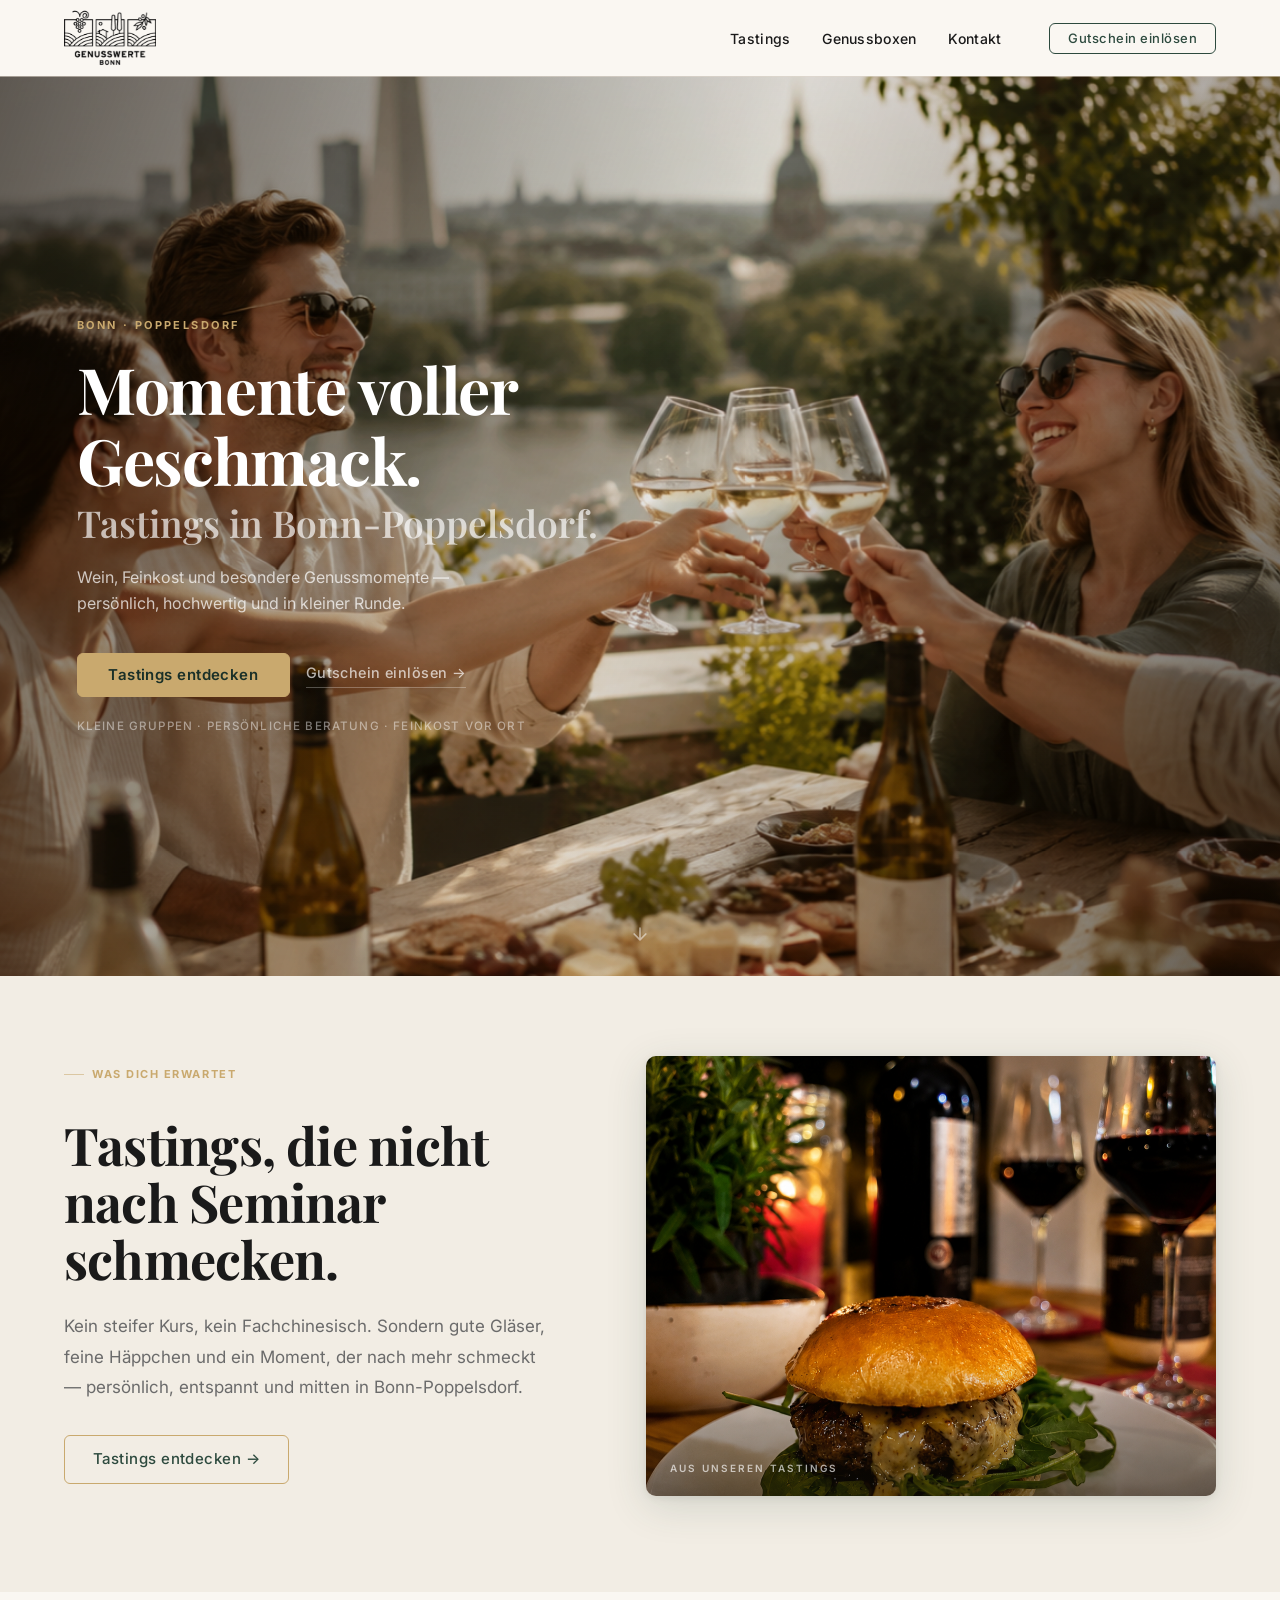
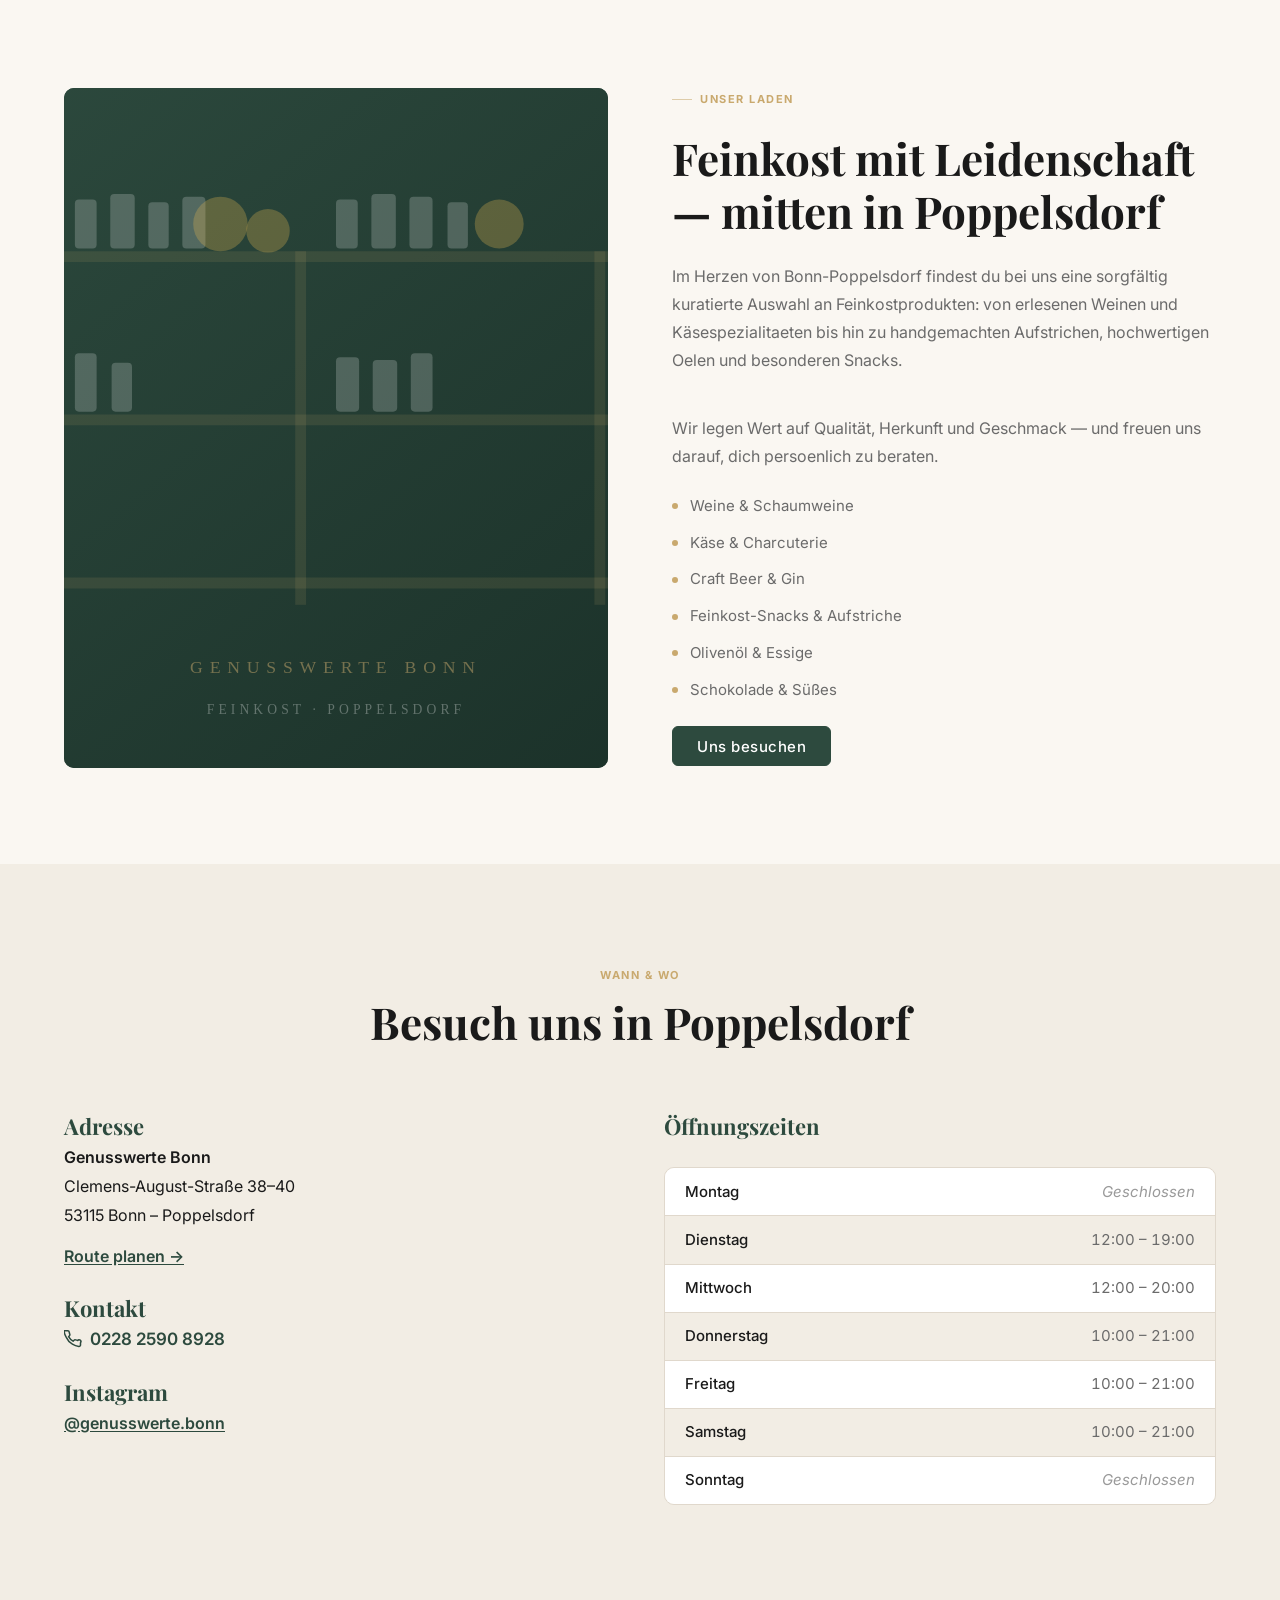
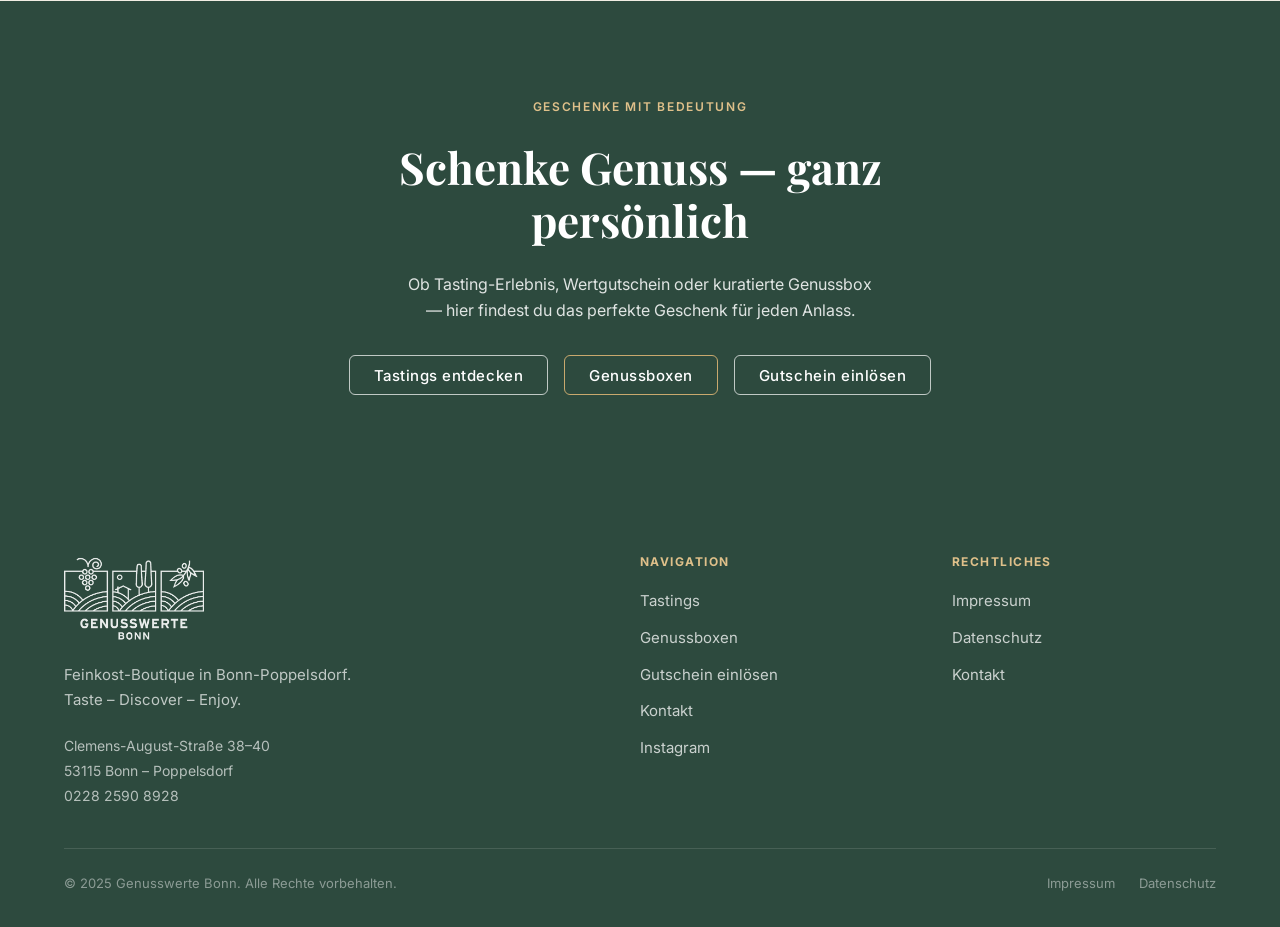
==== commit 905f3278: "Auto-sync von Claude Code 2026-05-30 15:10" ====
--- a/index.html
+++ b/index.html
@@ -89,7 +89,6 @@
             <a href="tastings.html" class="tasting-teaser__cta">Tastings entdecken &rarr;</a>
           </div>
           <div class="tasting-teaser__visual js-animate" data-delay="1">
-            <span class="tasting-teaser__visual-label">Aus unseren Tastings</span>
             <div class="tasting-loop" role="img" aria-label="Impressionen aus unseren Tastings">
               <div class="tasting-loop__slide is-active">
                 <img src="tasting-wagyu-burger.jpg" alt="Wagyu Burger beim Tasting bei Genusswerte Bonn" width="800" height="600" loading="lazy">
@@ -97,6 +96,7 @@
               <div class="tasting-loop__slide">
                 <img src="tasting-trueffel-carpaccio.jpg" alt="Trüffel Carpaccio beim Tasting bei Genusswerte Bonn" width="800" height="600" loading="lazy">
               </div>
+              <span class="tasting-loop__label" aria-hidden="true">Aus unseren Tastings</span>
             </div>
           </div>
         </div>
--- a/assets/css/layout.css
+++ b/assets/css/layout.css
@@ -504,9 +504,9 @@
 
 .tasting-teaser__split {
   display: grid;
-  grid-template-columns: 1fr 1fr;
+  grid-template-columns: 1fr 1.1fr;
   gap: var(--space-16);
-  align-items: center;
+  align-items: stretch;
 }
 
 .tasting-teaser__headline {
@@ -550,29 +550,33 @@
   box-shadow: 0 4px 16px rgba(201, 169, 110, 0.3);
 }
 
-/* Rechte Spalte — Label + Bild-Loop */
+/* Rechte Spalte — streckt sich auf volle Grid-Zellen-Höhe */
 .tasting-teaser__visual {
   display: flex;
   flex-direction: column;
-  gap: var(--space-3);
-}
-
-.tasting-teaser__visual-label {
-  font-family: var(--font-sans);
-  font-size: 0.6875rem;
-  font-weight: 600;
-  letter-spacing: 0.18em;
-  text-transform: uppercase;
-  color: var(--color-text-muted);
 }
 
 /* Bild-Loop Container */
 .tasting-loop {
   position: relative;
-  aspect-ratio: 4 / 5;
+  flex: 1;
+  min-height: 440px;
   border-radius: var(--radius-card);
   overflow: hidden;
-  box-shadow: 0 8px 32px rgba(45, 74, 62, 0.14), 0 2px 8px rgba(0, 0, 0, 0.06);
+  box-shadow: 0 10px 40px rgba(45, 74, 62, 0.16), 0 2px 8px rgba(0, 0, 0, 0.07);
+}
+
+/* Dunkler Gradient am unteren Rand für Label-Lesbarkeit */
+.tasting-loop::after {
+  content: '';
+  position: absolute;
+  bottom: 0;
+  left: 0;
+  right: 0;
+  height: 32%;
+  background: linear-gradient(to top, rgba(20, 14, 6, 0.52) 0%, transparent 100%);
+  pointer-events: none;
+  z-index: 1;
 }
 
 .tasting-loop__slide {
@@ -591,6 +595,20 @@
   height: 100%;
   object-fit: cover;
   display: block;
+}
+
+/* Label als eingebettetes Overlay am unteren Bildrand */
+.tasting-loop__label {
+  position: absolute;
+  bottom: var(--space-5);
+  left: var(--space-6);
+  z-index: 2;
+  font-family: var(--font-sans);
+  font-size: 0.625rem;
+  font-weight: 600;
+  letter-spacing: 0.2em;
+  text-transform: uppercase;
+  color: rgba(255, 255, 255, 0.65);
 }
 
 /* ---------------------------------------------------------
@@ -1155,7 +1173,7 @@
   }
 
   .tasting-loop {
-    aspect-ratio: 3 / 2;
+    min-height: 280px;
   }
 
   .card-grid--2up {
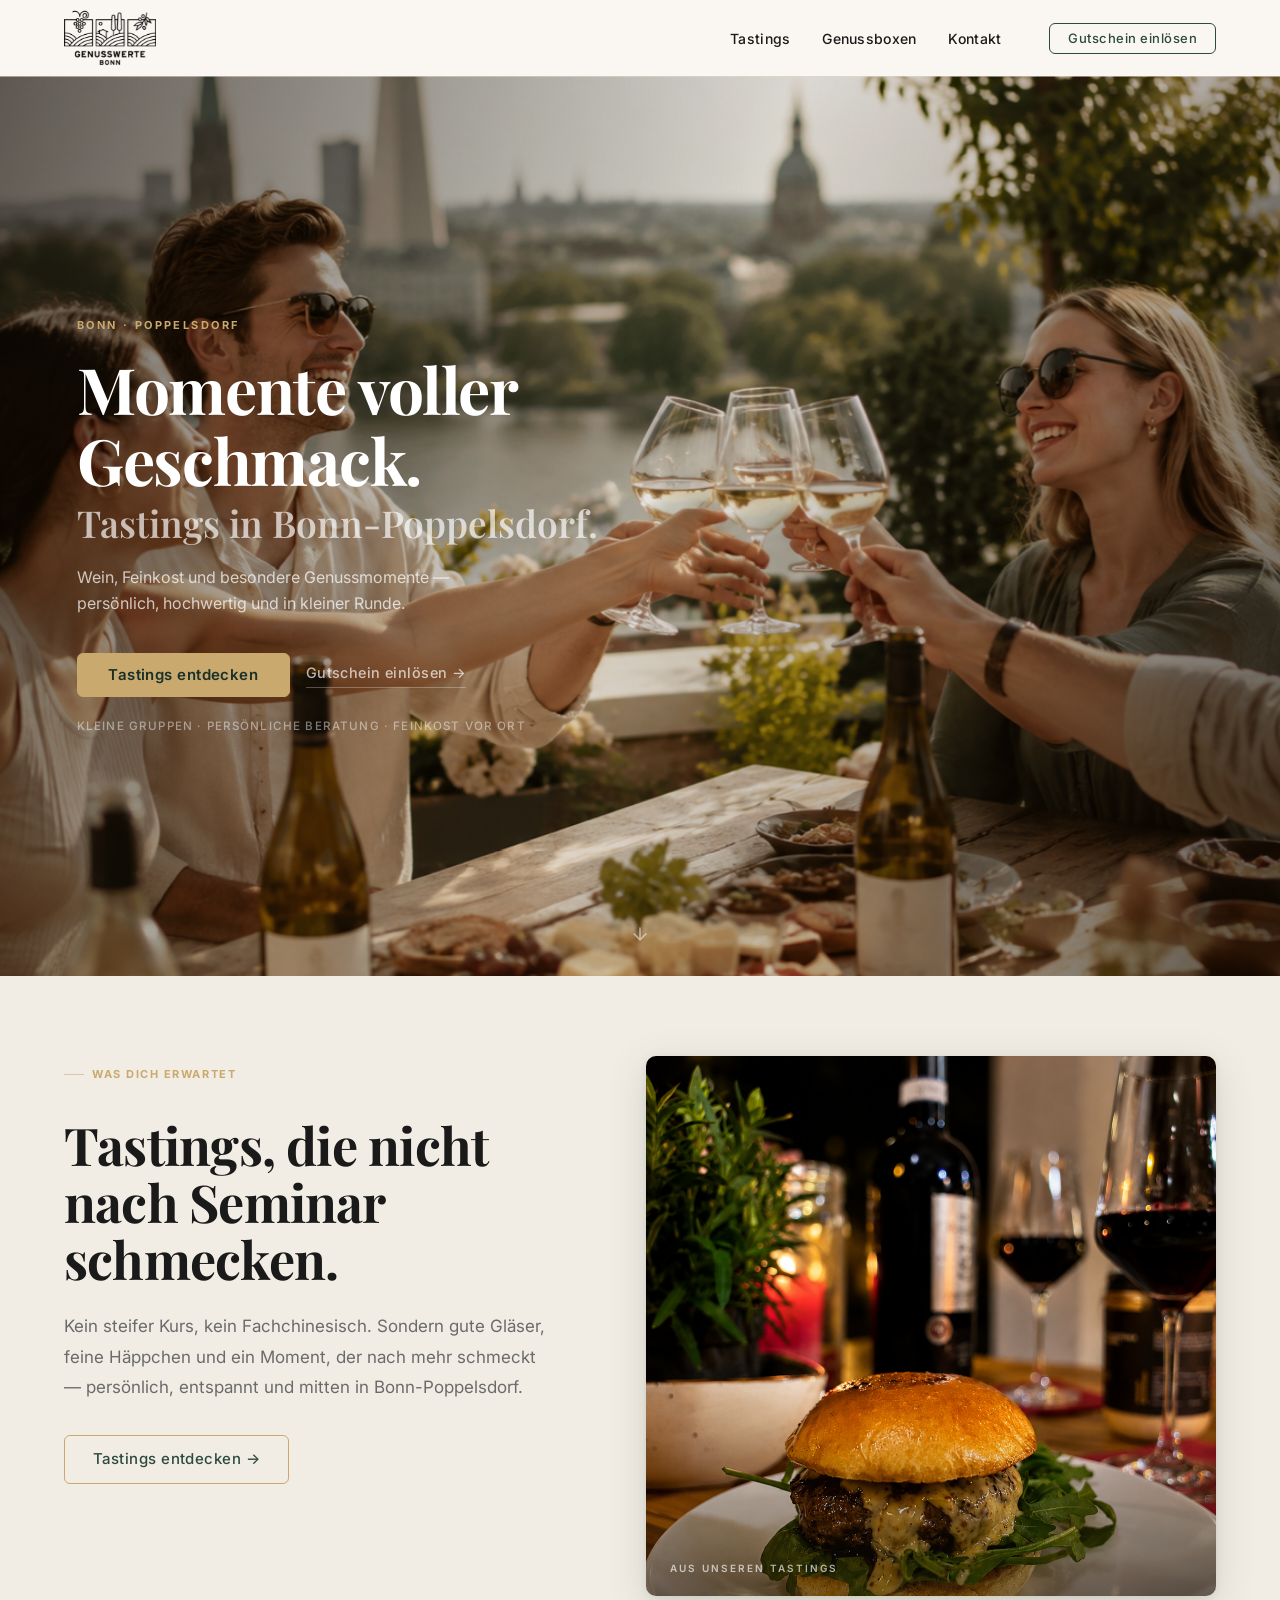
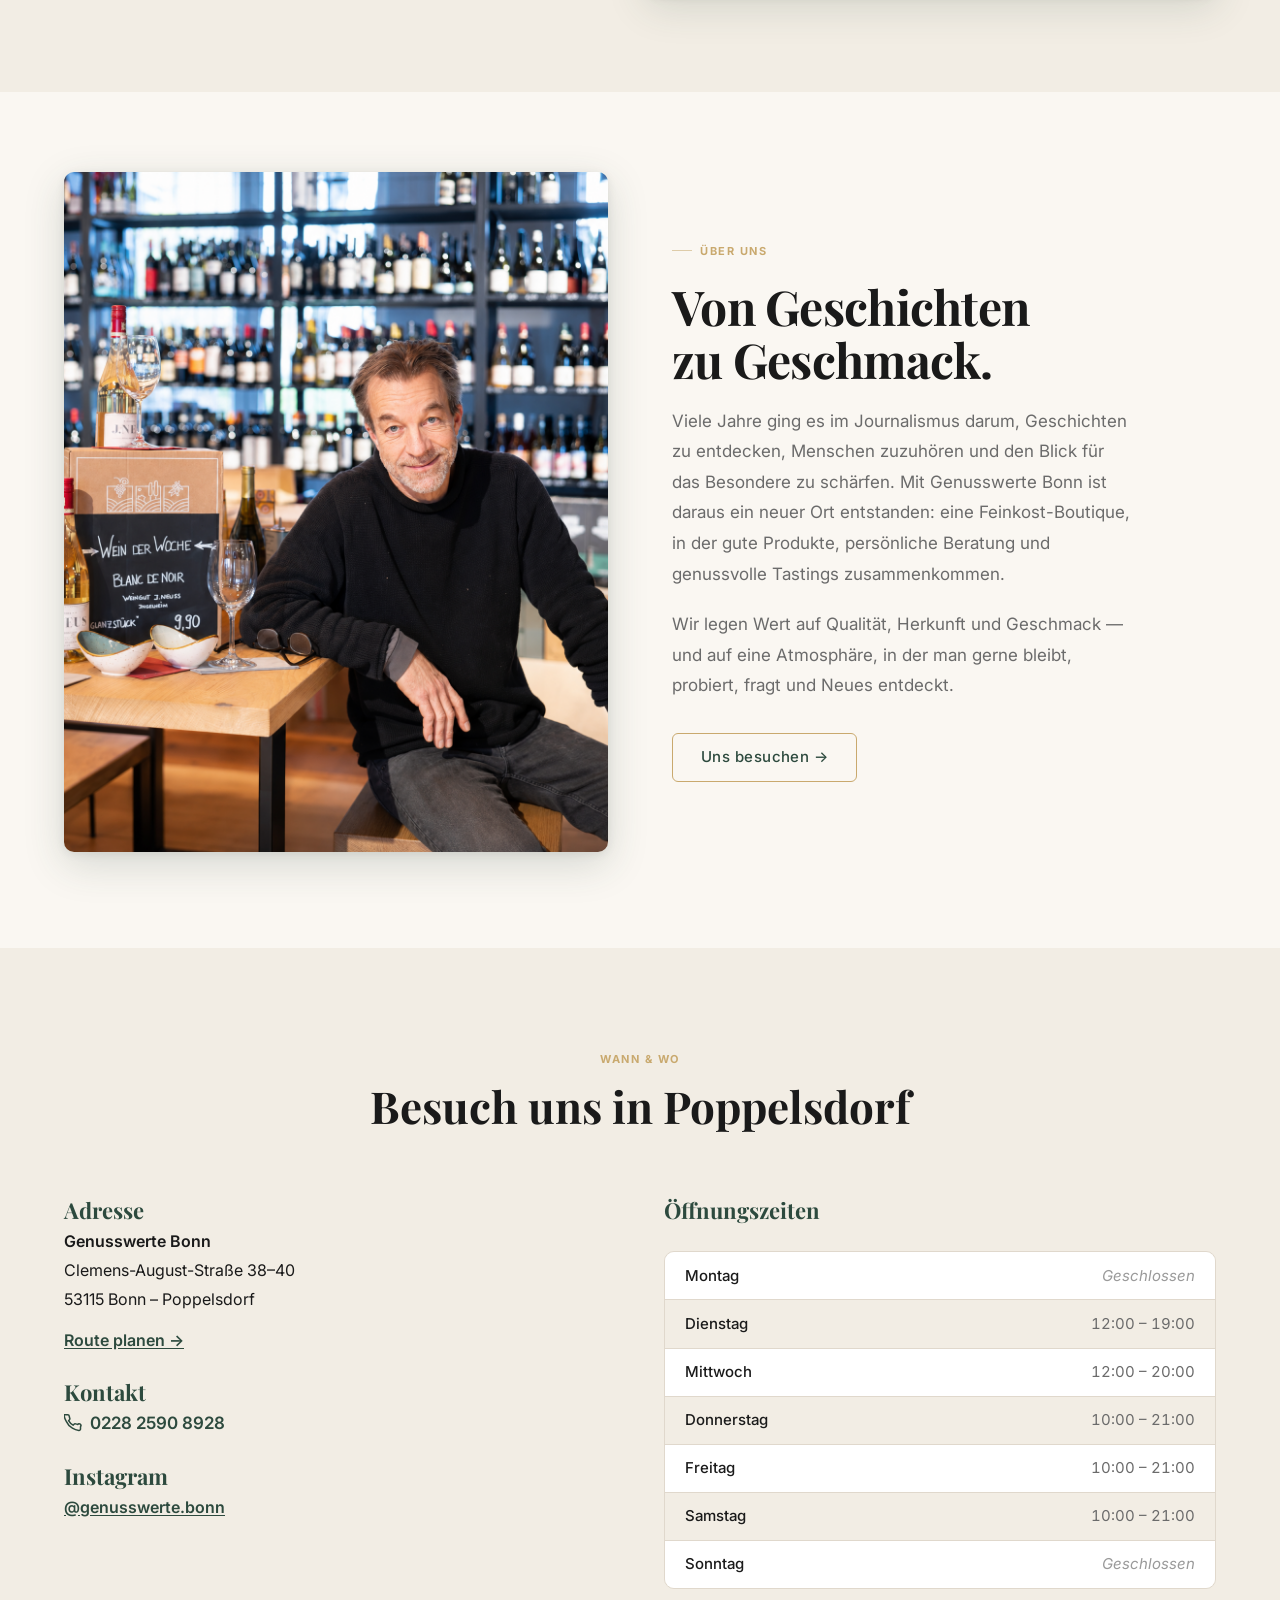
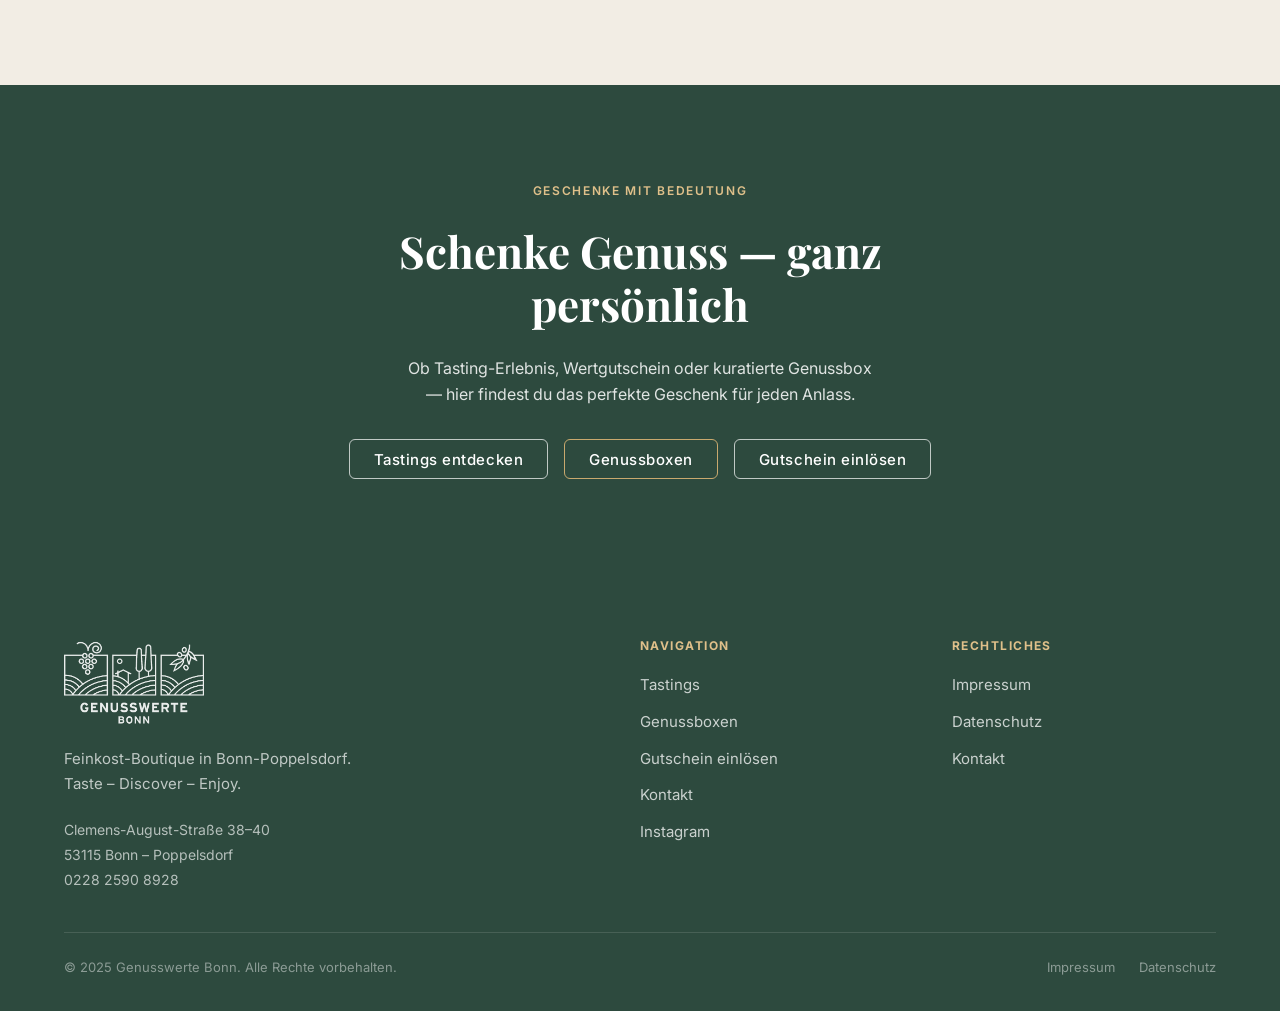
==== commit 6aa47982: "Auto-sync von Claude Code 2026-05-30 15:40" ====
--- a/index.html
+++ b/index.html
@@ -104,31 +104,19 @@
     </section>
 
     <!-- 3. SORTIMENT -->
-    <section class="section" id="sortiment">
-      <div class="container">
-        <div class="sortiment-split">
-          <div class="sortiment-split__image js-animate">
-            <img src="assets/images/placeholder-store.svg" alt="Genusswerte Bonn Feinkostladen in Poppelsdorf" width="600" height="500">
-          </div>
-          <div class="sortiment-split__content js-animate" data-delay="1">
-            <span class="section__eyebrow">Unser Laden</span>
-            <h2>Feinkost mit Leidenschaft &mdash; mitten in Poppelsdorf</h2>
-            <p style="color: var(--color-text-muted); line-height: 1.75;">
-              Im Herzen von Bonn-Poppelsdorf findest du bei uns eine sorgfältig kuratierte Auswahl an Feinkostprodukten: von erlesenen Weinen und Käsespezialitaeten bis hin zu handgemachten Aufstrichen, hochwertigen Oelen und besonderen Snacks.
-            </p>
-            <p style="color: var(--color-text-muted); line-height: 1.75;">
-              Wir legen Wert auf Qualität, Herkunft und Geschmack &mdash; und freuen uns darauf, dich persoenlich zu beraten.
-            </p>
-            <ul class="sortiment-list" aria-label="Sortimentsübersicht">
-              <li class="sortiment-list__item">Weine &amp; Schaumweine</li>
-              <li class="sortiment-list__item">Käse &amp; Charcuterie</li>
-              <li class="sortiment-list__item">Craft Beer &amp; Gin</li>
-              <li class="sortiment-list__item">Feinkost-Snacks &amp; Aufstriche</li>
-              <li class="sortiment-list__item">Olivenöl &amp; Essige</li>
-              <li class="sortiment-list__item">Schokolade &amp; Süßes</li>
-            </ul>
-            <div>
-              <a href="#standort" class="btn btn--primary">Uns besuchen</a>
+    <section class="section about-section" id="ueber-uns" aria-label="Über Genusswerte Bonn">
+      <div class="container">
+        <div class="about-split">
+          <figure class="about-split__image js-animate">
+            <img src="ladeninhaber-genusswerte-bonn.jpg" alt="Ladeninhaber von Genusswerte Bonn in seiner Feinkost-Boutique in Poppelsdorf" width="900" height="1100" loading="lazy">
+          </figure>
+          <div class="about-split__content js-animate" data-delay="1">
+            <span class="section__eyebrow">Über uns</span>
+            <h2 class="about-split__headline">Von Geschichten<br>zu Geschmack.</h2>
+            <p class="about-split__body">Viele Jahre ging es im Journalismus darum, Geschichten zu entdecken, Menschen zuzuhören und den Blick für das Besondere zu schärfen. Mit Genusswerte Bonn ist daraus ein neuer Ort entstanden: eine Feinkost-Boutique, in der gute Produkte, persönliche Beratung und genussvolle Tastings zusammenkommen.</p>
+            <p class="about-split__body">Wir legen Wert auf Qualität, Herkunft und Geschmack &mdash; und auf eine Atmosphäre, in der man gerne bleibt, probiert, fragt und Neues entdeckt.</p>
+            <div class="about-split__cta-row">
+              <a href="kontakt.html" class="about-split__cta">Uns besuchen &rarr;</a>
             </div>
           </div>
         </div>
--- a/assets/css/layout.css
+++ b/assets/css/layout.css
@@ -507,6 +507,7 @@
   grid-template-columns: 1fr 1.1fr;
   gap: var(--space-16);
   align-items: stretch;
+  min-height: 540px;
 }
 
 .tasting-teaser__headline {
@@ -560,7 +561,7 @@
 .tasting-loop {
   position: relative;
   flex: 1;
-  min-height: 440px;
+  min-height: 520px;
   border-radius: var(--radius-card);
   overflow: hidden;
   box-shadow: 0 10px 40px rgba(45, 74, 62, 0.16), 0 2px 8px rgba(0, 0, 0, 0.07);
@@ -595,6 +596,18 @@
   height: 100%;
   object-fit: cover;
   display: block;
+  object-position: center center;
+}
+
+/* Bildspezifisches Cropping — je nach Motiv anpassen */
+.tasting-loop__slide:nth-child(1) img {
+  /* Wagyu Burger: Burger im oberen Drittel, Glas-Atmosphäre unten sichtbar */
+  object-position: center 35%;
+}
+
+.tasting-loop__slide:nth-child(2) img {
+  /* Trüffel Carpaccio: Teller vollständig sichtbar, nicht unten abgeschnitten */
+  object-position: center 50%;
 }
 
 /* Label als eingebettetes Overlay am unteren Bildrand */
@@ -652,68 +665,88 @@
 }
 
 /* ---------------------------------------------------------
-   Sortiment / Store Split Layout
-   --------------------------------------------------------- */
-.sortiment-split {
+   Über uns / About Split — Gastgeber-Moment
+   --------------------------------------------------------- */
+.about-section {
+  padding-block: var(--space-20) var(--space-24);
+}
+
+.about-split {
   display: grid;
   grid-template-columns: 1fr 1fr;
   gap: var(--space-16);
   align-items: center;
 }
 
-.sortiment-split__image {
+.about-split__image {
+  position: relative;
+  margin: 0;
   border-radius: var(--radius-card);
   overflow: hidden;
   aspect-ratio: 4 / 5;
-  background: linear-gradient(135deg, var(--color-green) 0%, var(--color-green-dark) 100%);
-  display: flex;
-  align-items: center;
-  justify-content: center;
-  font-size: 4rem;
-}
-
-.sortiment-split__image img {
+  box-shadow: 0 12px 40px rgba(45, 74, 62, 0.18), 0 2px 10px rgba(0, 0, 0, 0.08);
+}
+
+.about-split__image img {
   width: 100%;
   height: 100%;
   object-fit: cover;
-}
-
-.sortiment-split__content {
+  object-position: center 30%;
+  display: block;
+}
+
+.about-split__content {
   display: flex;
   flex-direction: column;
-  gap: var(--space-6);
-}
-
-.sortiment-split__content .section__eyebrow {
+  gap: var(--space-5);
+  max-width: 46ch;
+}
+
+.about-split__content .section__eyebrow {
   margin-bottom: 0;
 }
 
-.sortiment-split__content h2 {
-  margin-bottom: 0;
-}
-
-.sortiment-list {
-  display: flex;
-  flex-direction: column;
-  gap: var(--space-3);
-}
-
-.sortiment-list__item {
-  display: flex;
-  align-items: center;
-  gap: var(--space-3);
+.about-split__headline {
+  font-family: var(--font-serif);
+  font-size: clamp(2rem, 4vw, 3rem);
+  font-weight: 700;
+  line-height: 1.1;
+  letter-spacing: -0.015em;
+  color: var(--color-text);
+  margin: 0;
+  max-width: 18ch;
+}
+
+.about-split__body {
+  font-size: 1.0625rem;
+  color: var(--color-text-muted);
+  line-height: 1.8;
+  margin: 0;
+}
+
+.about-split__cta-row {
+  margin-top: var(--space-3);
+}
+
+.about-split__cta {
+  display: inline-flex;
+  align-items: center;
+  padding: 0.7rem 1.75rem;
+  font-family: var(--font-sans);
   font-size: 0.9375rem;
-  color: var(--color-text-muted);
-}
-
-.sortiment-list__item::before {
-  content: '';
-  display: inline-block;
-  width: 6px;
-  height: 6px;
-  border-radius: 50%;
+  font-weight: 500;
+  letter-spacing: 0.03em;
+  color: var(--color-green);
+  border: 1.5px solid var(--color-gold);
+  border-radius: var(--radius-btn);
+  transition: background-color var(--transition-fast), color var(--transition-fast), box-shadow var(--transition-fast);
+}
+
+.about-split__cta:hover,
+.about-split__cta:focus-visible {
   background-color: var(--color-gold);
-  flex-shrink: 0;
+  color: var(--color-green-dark);
+  box-shadow: 0 4px 16px rgba(201, 169, 110, 0.3);
 }
 
 /* ---------------------------------------------------------
@@ -1025,14 +1058,18 @@
     gap: var(--space-10);
   }
 
-  .sortiment-split {
+  .about-split {
     grid-template-columns: 1fr;
     gap: var(--space-10);
   }
 
-  .sortiment-split__image {
-    aspect-ratio: 16 / 9;
-    max-height: 400px;
+  .about-split__image {
+    aspect-ratio: 4 / 3;
+    max-height: 480px;
+  }
+
+  .about-split__headline {
+    font-size: clamp(1.75rem, 7vw, 2.5rem);
   }
 
   .location-grid {
@@ -1173,7 +1210,9 @@
   }
 
   .tasting-loop {
-    min-height: 280px;
+    height: 350px;
+    min-height: unset;
+    flex: none;
   }
 
   .card-grid--2up {
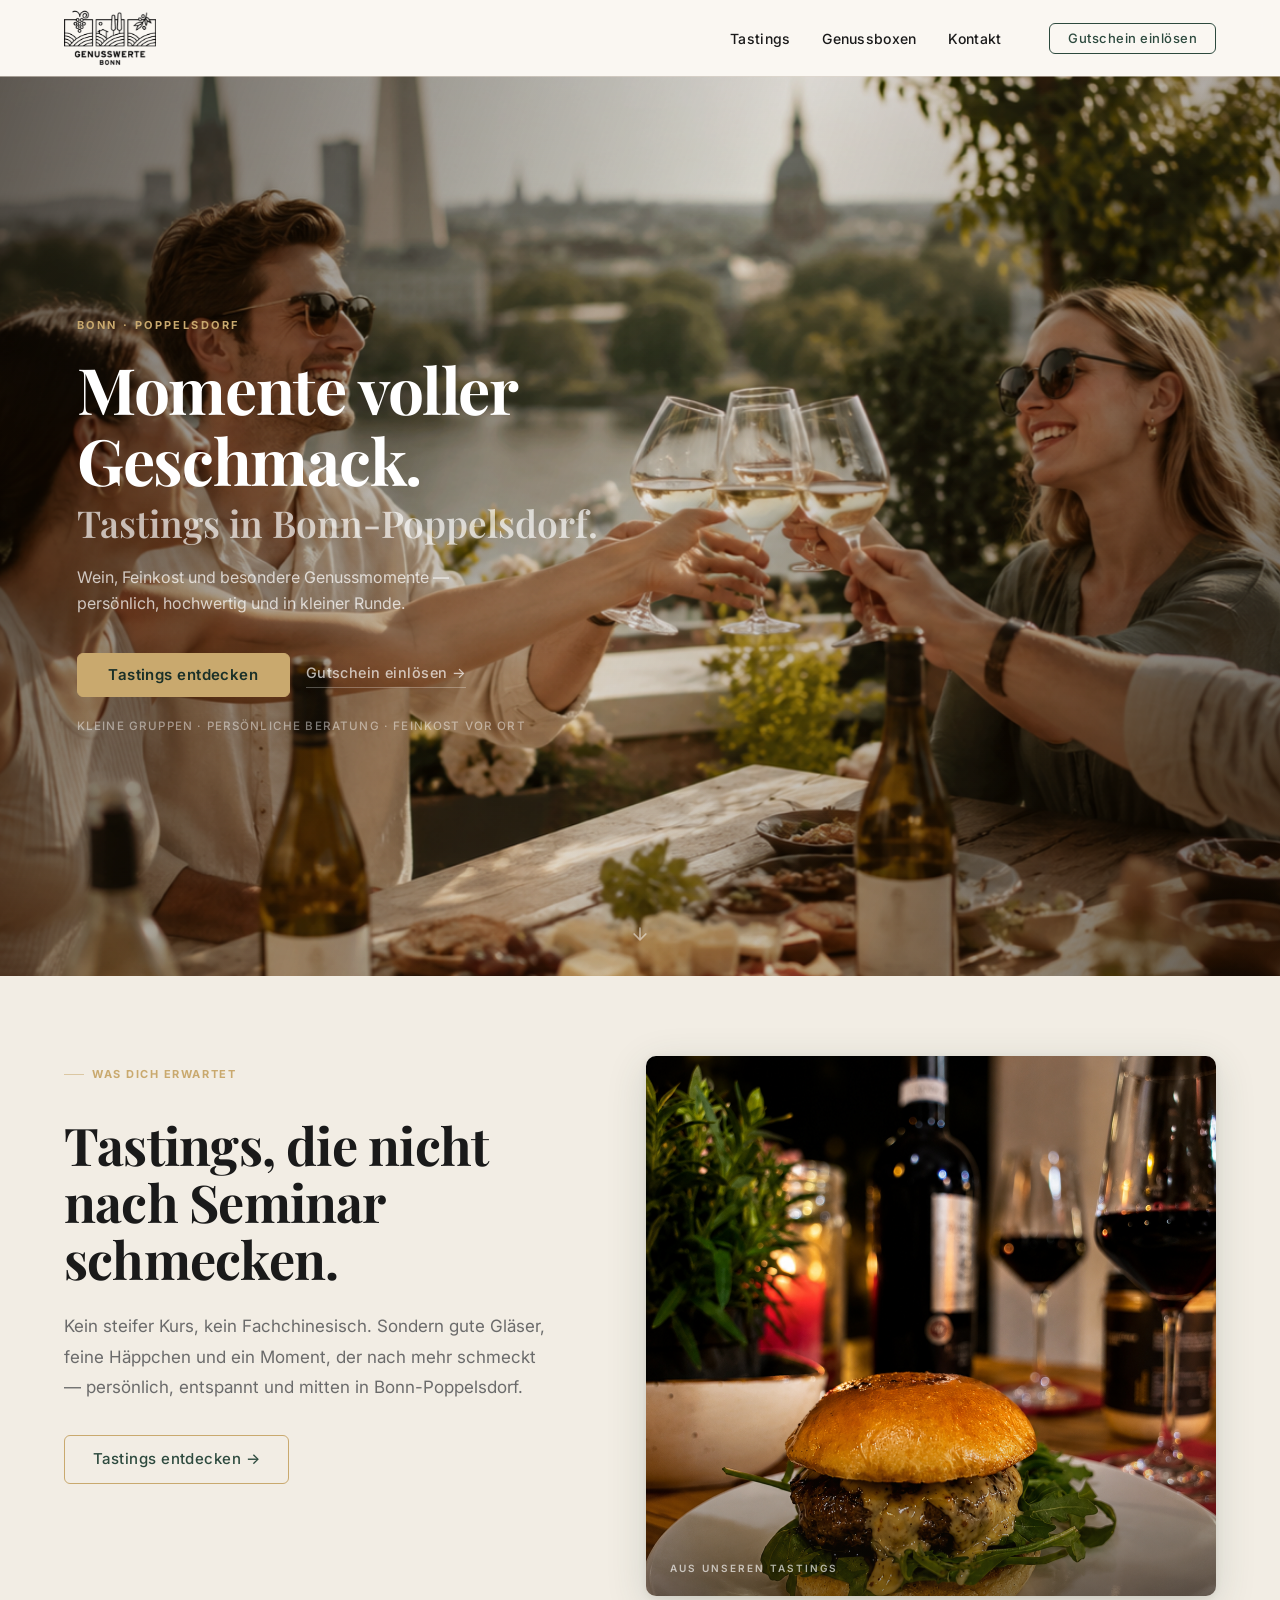
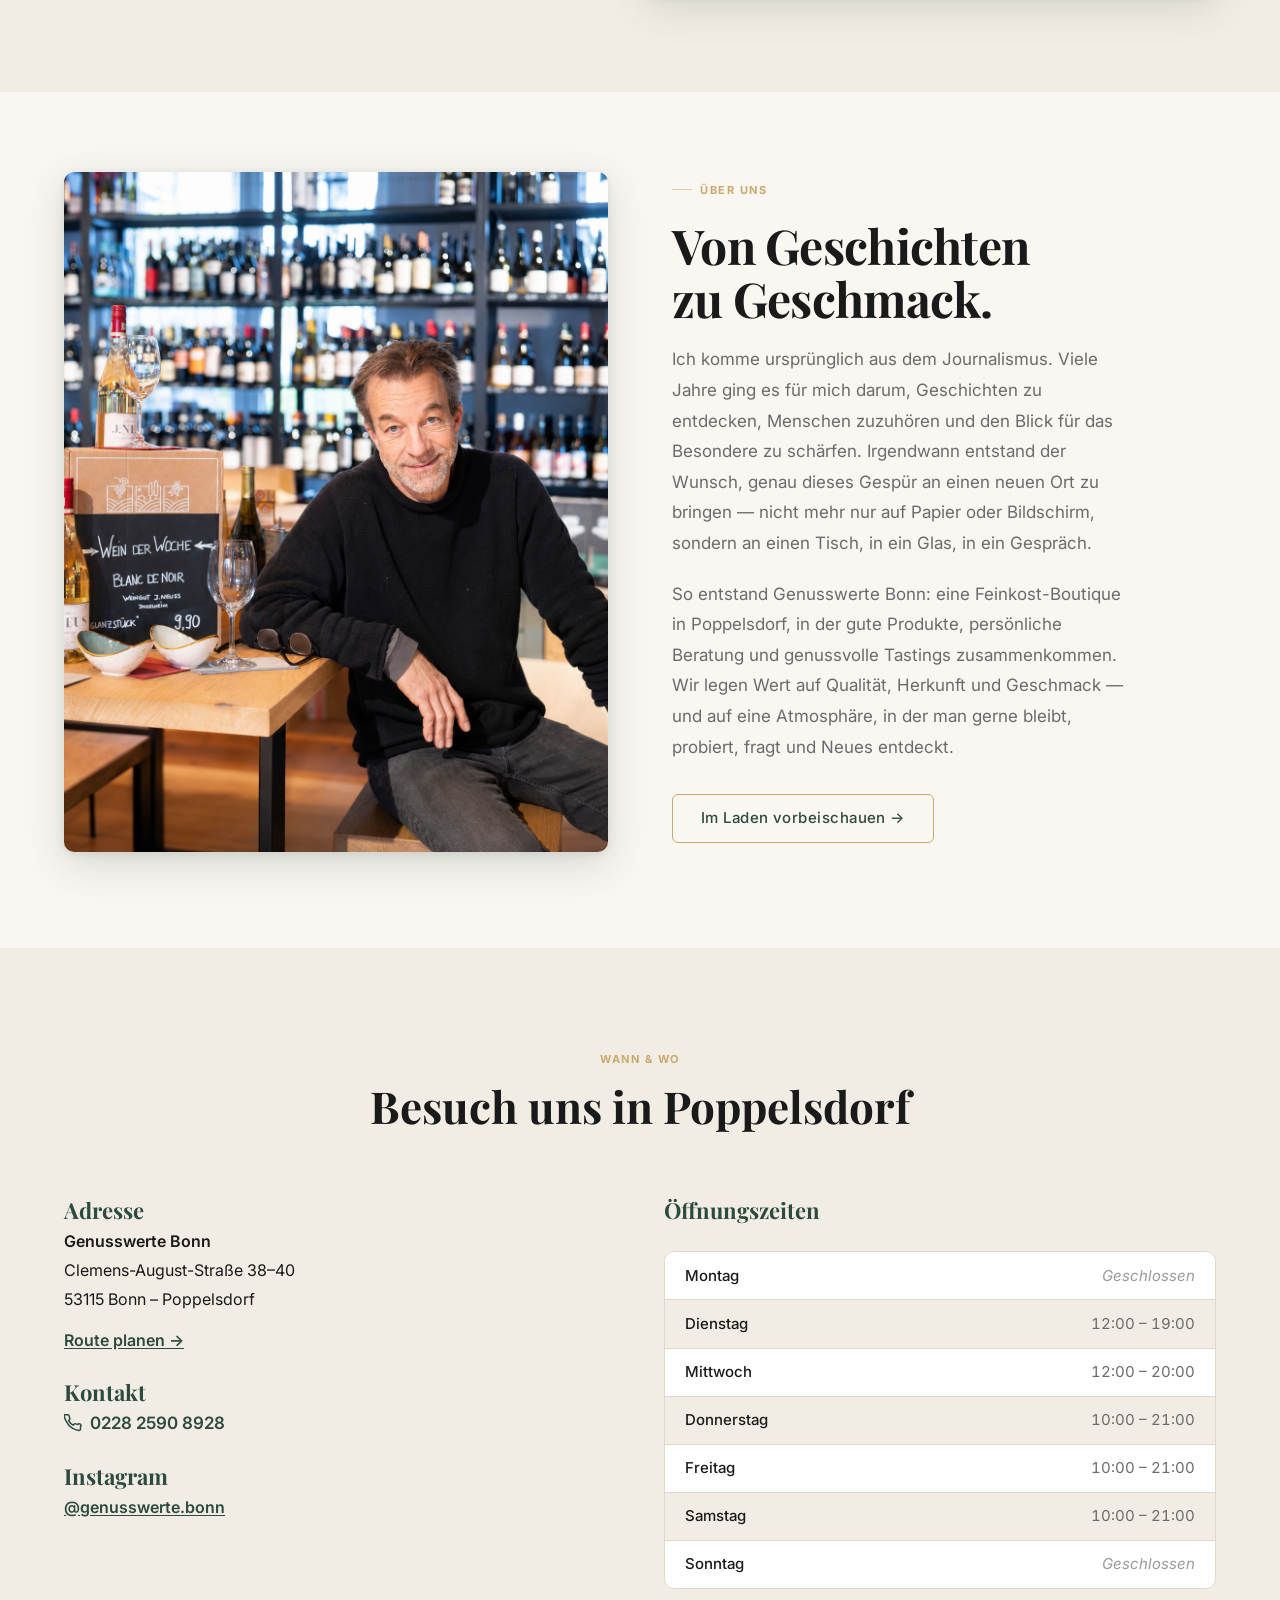
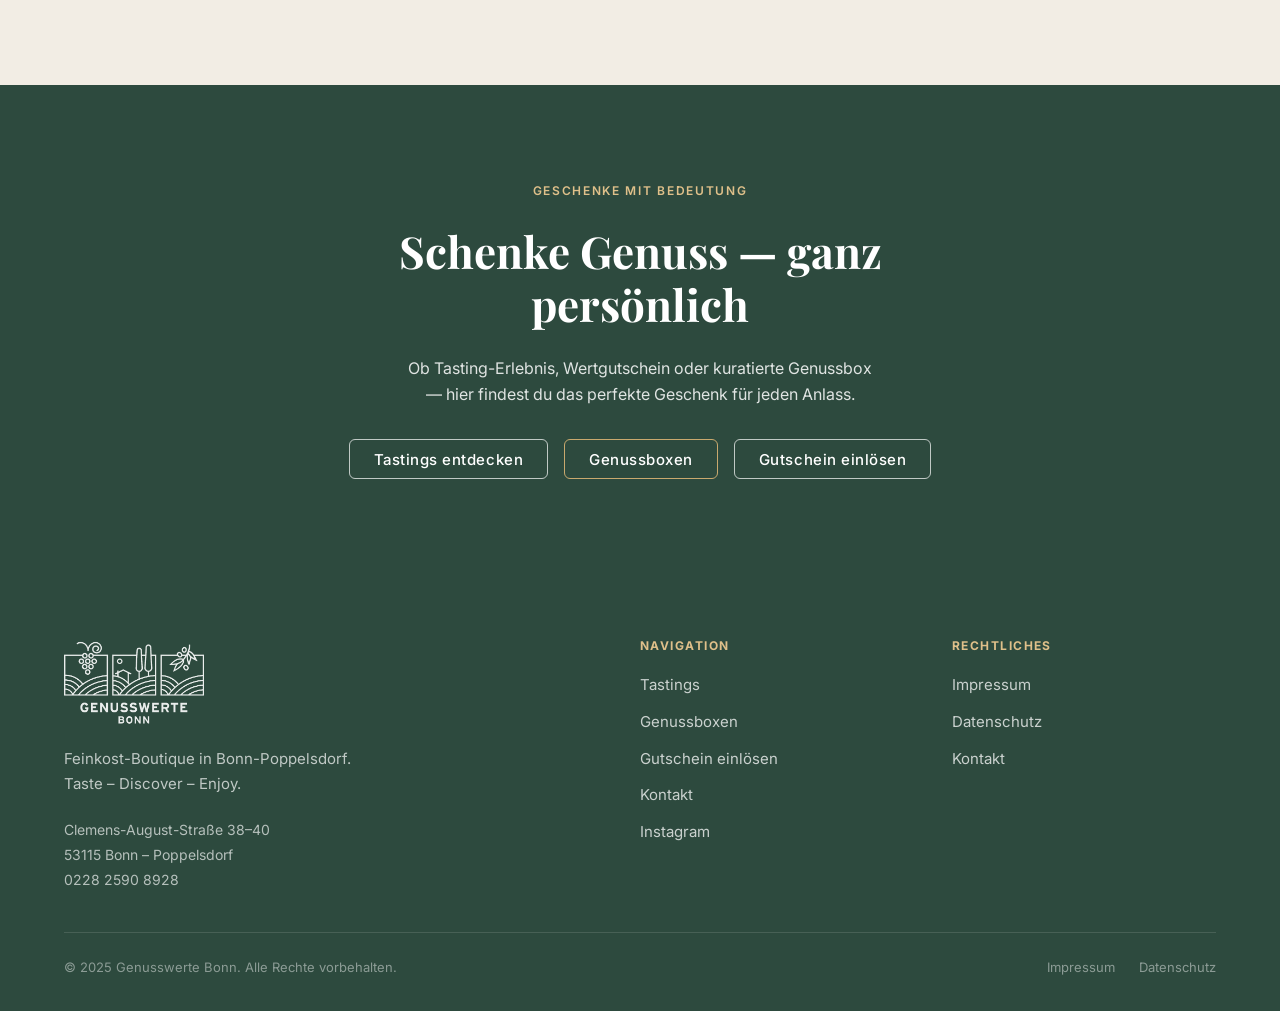
==== commit e3248cc1: "Auto-sync von Claude Code 2026-05-30 15:45" ====
--- a/index.html
+++ b/index.html
@@ -113,10 +113,10 @@
           <div class="about-split__content js-animate" data-delay="1">
             <span class="section__eyebrow">Über uns</span>
             <h2 class="about-split__headline">Von Geschichten<br>zu Geschmack.</h2>
-            <p class="about-split__body">Viele Jahre ging es im Journalismus darum, Geschichten zu entdecken, Menschen zuzuhören und den Blick für das Besondere zu schärfen. Mit Genusswerte Bonn ist daraus ein neuer Ort entstanden: eine Feinkost-Boutique, in der gute Produkte, persönliche Beratung und genussvolle Tastings zusammenkommen.</p>
-            <p class="about-split__body">Wir legen Wert auf Qualität, Herkunft und Geschmack &mdash; und auf eine Atmosphäre, in der man gerne bleibt, probiert, fragt und Neues entdeckt.</p>
+            <p class="about-split__body">Ich komme ursprünglich aus dem Journalismus. Viele Jahre ging es für mich darum, Geschichten zu entdecken, Menschen zuzuhören und den Blick für das Besondere zu schärfen. Irgendwann entstand der Wunsch, genau dieses Gespür an einen neuen Ort zu bringen &mdash; nicht mehr nur auf Papier oder Bildschirm, sondern an einen Tisch, in ein Glas, in ein Gespräch.</p>
+            <p class="about-split__body">So entstand Genusswerte Bonn: eine Feinkost-Boutique in Poppelsdorf, in der gute Produkte, persönliche Beratung und genussvolle Tastings zusammenkommen. Wir legen Wert auf Qualität, Herkunft und Geschmack &mdash; und auf eine Atmosphäre, in der man gerne bleibt, probiert, fragt und Neues entdeckt.</p>
             <div class="about-split__cta-row">
-              <a href="kontakt.html" class="about-split__cta">Uns besuchen &rarr;</a>
+              <a href="kontakt.html" class="about-split__cta">Im Laden vorbeischauen &rarr;</a>
             </div>
           </div>
         </div>
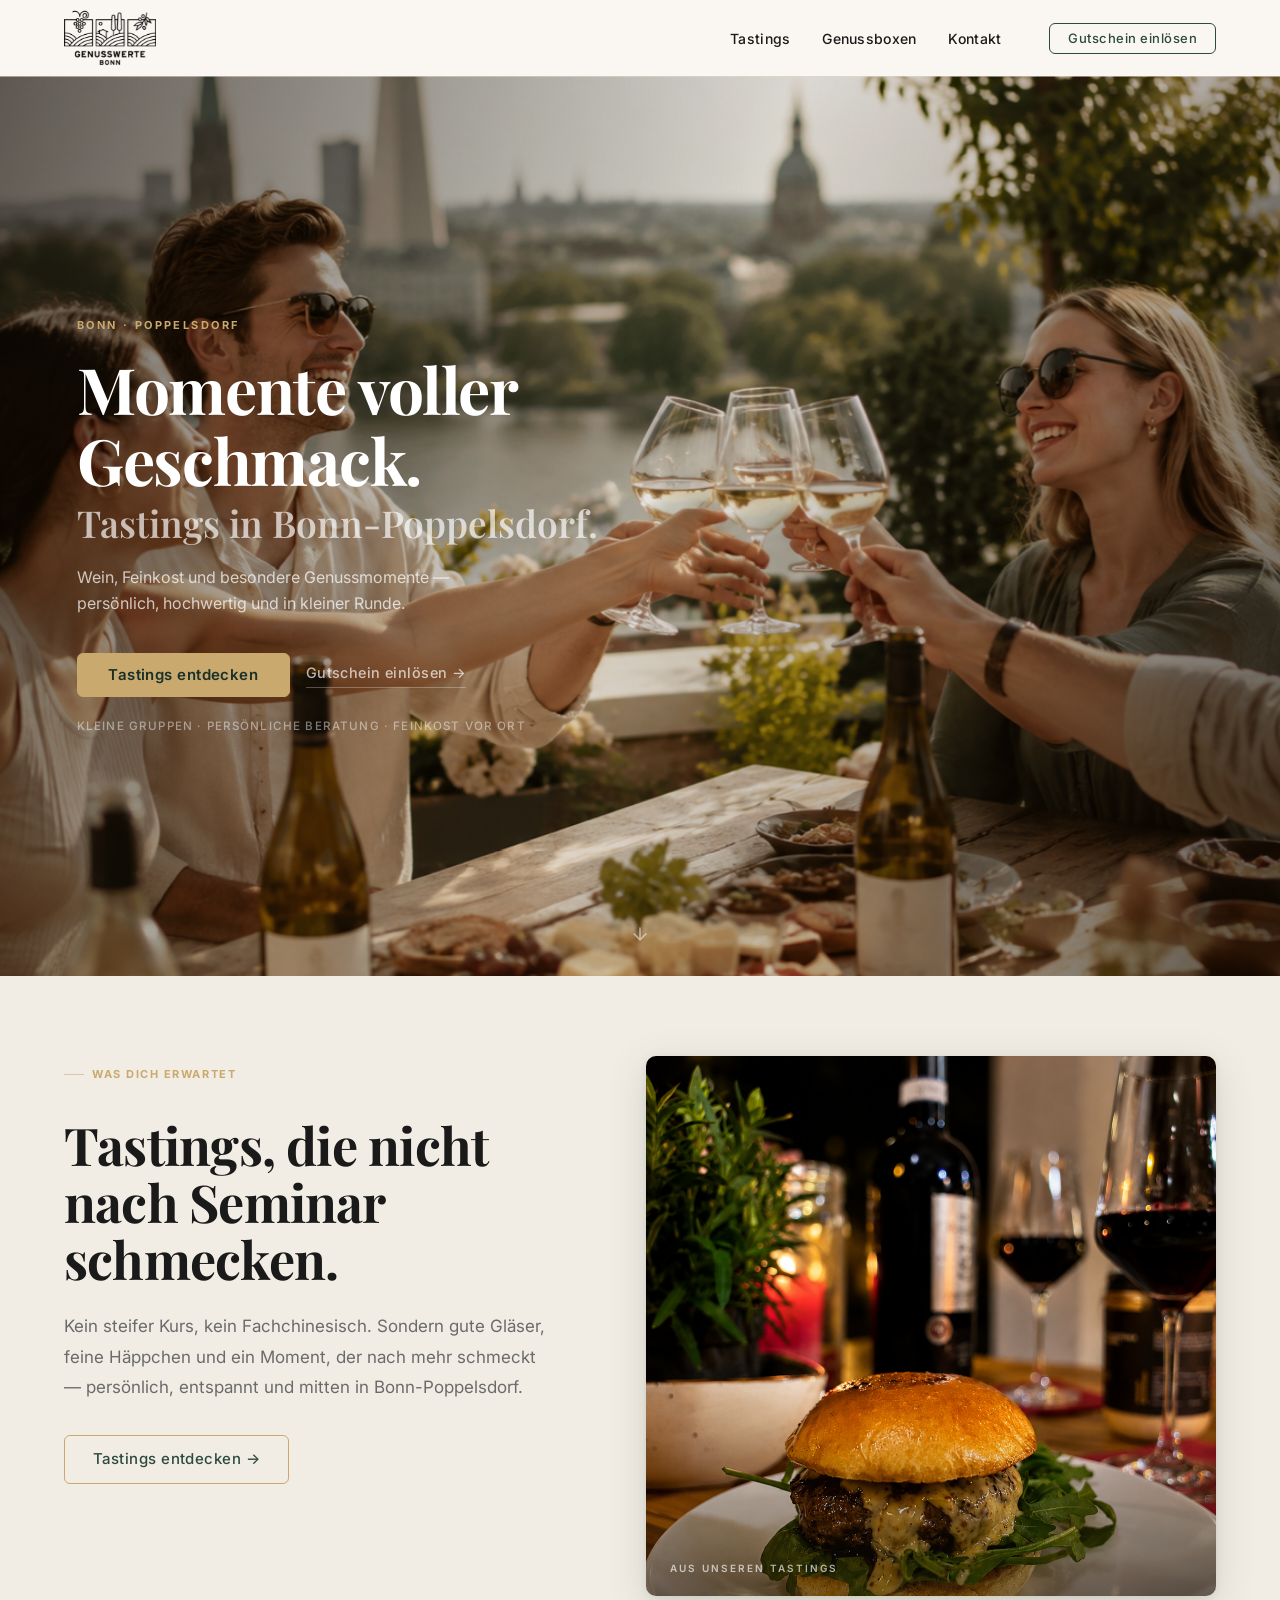
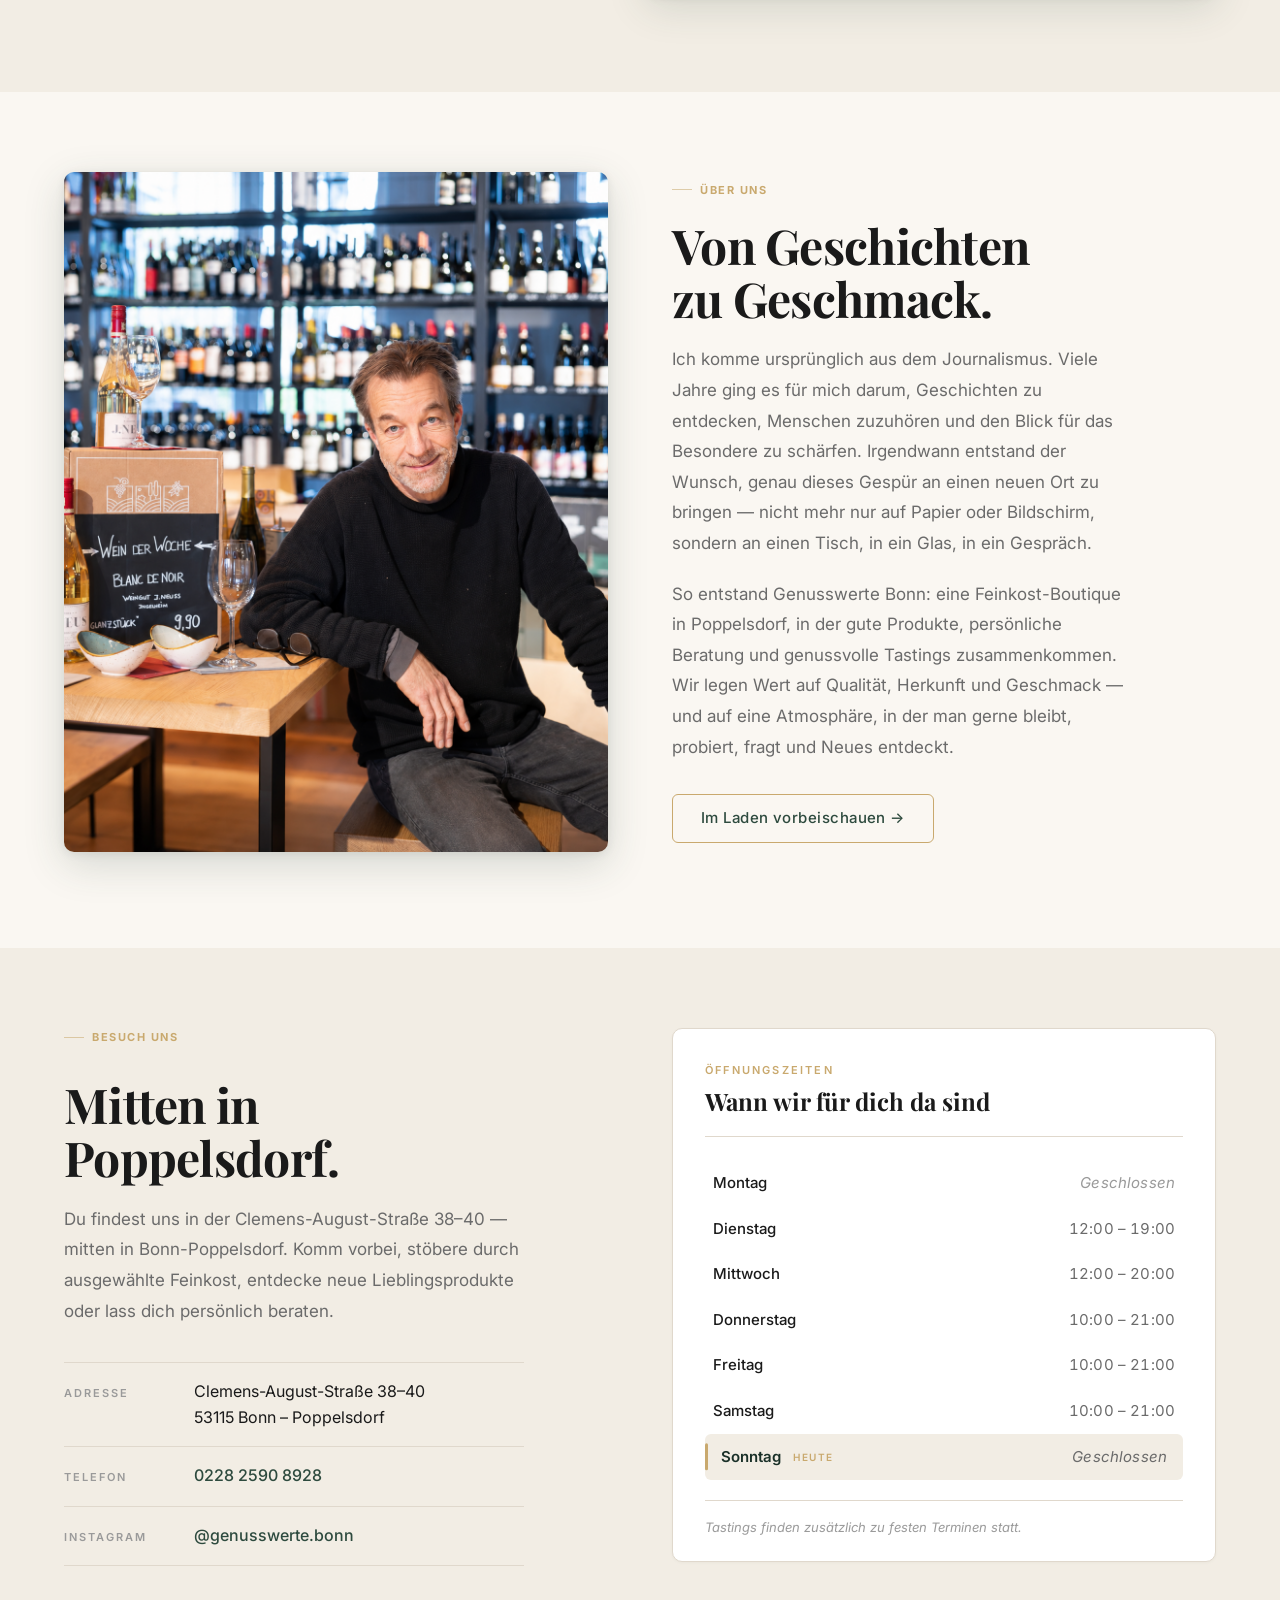
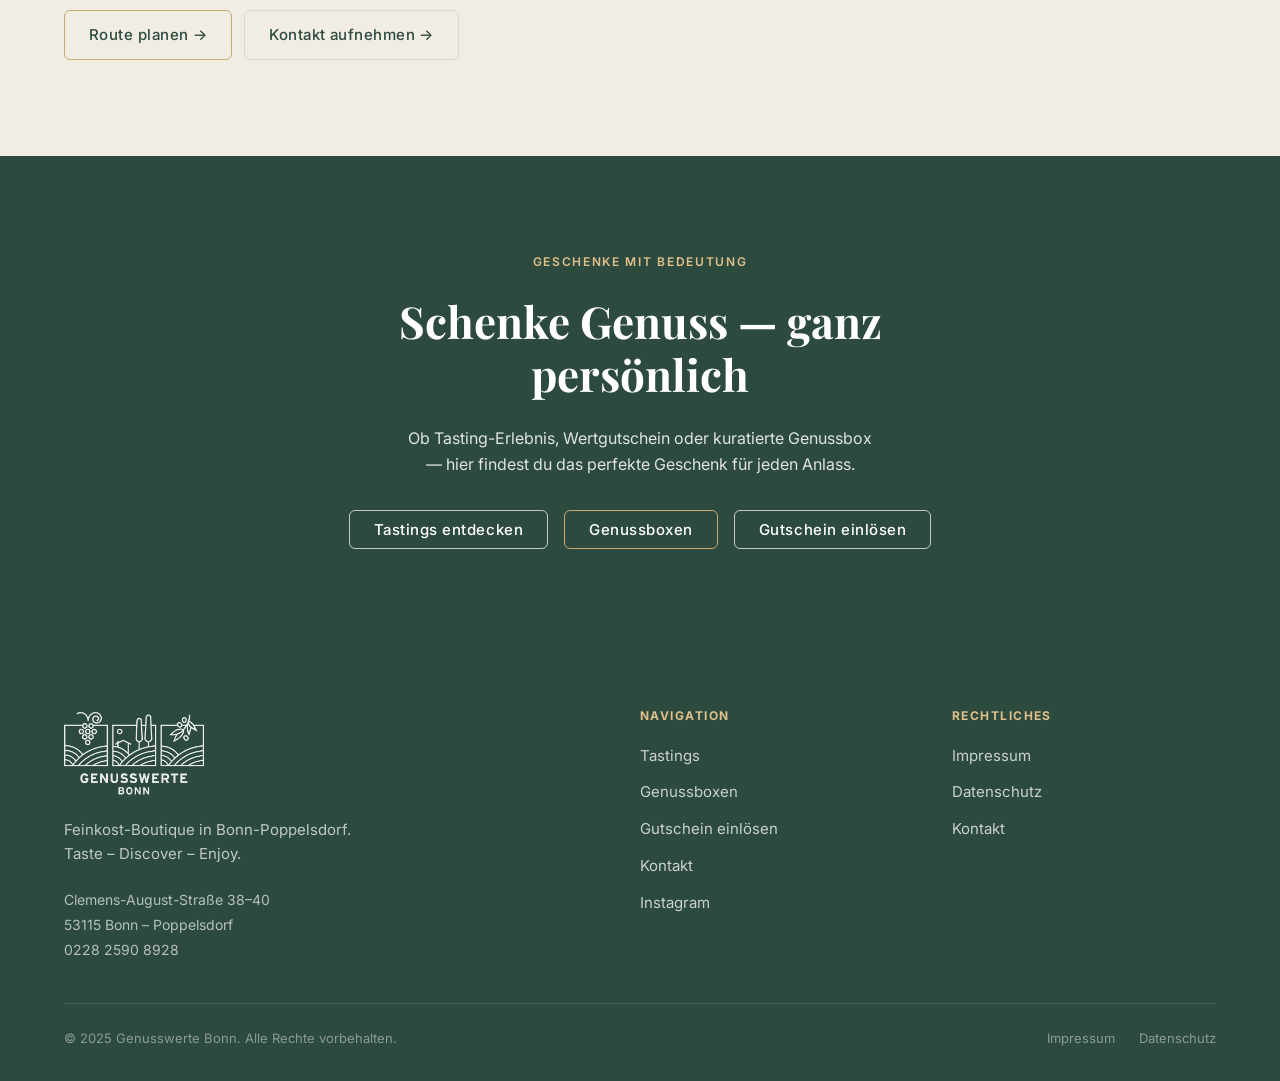
==== commit 042f06eb: "Auto-sync von Claude Code 2026-05-30 15:53" ====
--- a/index.html
+++ b/index.html
@@ -124,72 +124,77 @@
     </section>
 
     <!-- 4. STANDORT -->
-    <section class="section section--alt" id="standort">
-      <div class="container">
-        <div class="section__header text-center js-animate">
-          <span class="section__eyebrow">Wann &amp; Wo</span>
-          <h2 class="section__title">Besuch uns in Poppelsdorf</h2>
-        </div>
-        <div class="location-grid">
-          <div class="location-block js-animate">
-            <div>
-              <h3>Adresse</h3>
-              <address class="location-address" style="font-style: normal;">
-                <strong>Genusswerte Bonn</strong><br>
-                Clemens-August-Stra&szlig;e 38&ndash;40<br>
-                53115 Bonn &ndash; Poppelsdorf<br>
-                <a href="https://www.google.com/maps/search/Clemens-August-Stra%C3%9Fe+38-40+53115+Bonn"
-                   target="_blank" rel="noopener noreferrer">Route planen &rarr;</a>
-              </address>
-            </div>
-            <div>
-              <h3>Kontakt</h3>
-              <a class="location-phone" href="tel:+4922825908928" aria-label="Genusswerte Bonn anrufen">
-                <svg xmlns="http://www.w3.org/2000/svg" width="18" height="18" viewBox="0 0 24 24" fill="none" stroke="currentColor" stroke-width="2" stroke-linecap="round" stroke-linejoin="round" aria-hidden="true"><path d="M22 16.92v3a2 2 0 01-2.18 2 19.79 19.79 0 01-8.63-3.07A19.5 19.5 0 013.07 9.81a19.79 19.79 0 01-3.07-8.67A2 2 0 012 1h3a2 2 0 012 1.72c.127.96.361 1.903.7 2.81a2 2 0 01-.45 2.11L6.09 8.91a16 16 0 006 6l1.27-1.27a2 2 0 012.11-.45c.907.339 1.85.573 2.81.7A2 2 0 0122 16.92z"/></svg>
-                0228 2590 8928
-              </a>
-            </div>
-            <div>
-              <h3>Instagram</h3>
-              <a href="https://www.instagram.com/genusswerte.bonn/" target="_blank" rel="noopener noreferrer"
-                 style="color: var(--color-green); font-weight: 600; text-decoration: underline; text-underline-offset: 2px;">
-                @genusswerte.bonn
-              </a>
-            </div>
-          </div>
-          <div class="location-block js-animate">
-            <h3>&Ouml;ffnungszeiten</h3>
-            <div class="opening-hours" role="table" aria-label="Öffnungszeiten">
-              <div class="opening-hours__row" role="row">
-                <span class="opening-hours__day" role="cell">Montag</span>
-                <span class="opening-hours__time opening-hours__time--closed" role="cell">Geschlossen</span>
-              </div>
-              <div class="opening-hours__row" role="row">
-                <span class="opening-hours__day" role="cell">Dienstag</span>
-                <span class="opening-hours__time" role="cell">12:00 &ndash; 19:00</span>
-              </div>
-              <div class="opening-hours__row" role="row">
-                <span class="opening-hours__day" role="cell">Mittwoch</span>
-                <span class="opening-hours__time" role="cell">12:00 &ndash; 20:00</span>
-              </div>
-              <div class="opening-hours__row" role="row">
-                <span class="opening-hours__day" role="cell">Donnerstag</span>
-                <span class="opening-hours__time" role="cell">10:00 &ndash; 21:00</span>
-              </div>
-              <div class="opening-hours__row" role="row">
-                <span class="opening-hours__day" role="cell">Freitag</span>
-                <span class="opening-hours__time" role="cell">10:00 &ndash; 21:00</span>
-              </div>
-              <div class="opening-hours__row" role="row">
-                <span class="opening-hours__day" role="cell">Samstag</span>
-                <span class="opening-hours__time" role="cell">10:00 &ndash; 21:00</span>
-              </div>
-              <div class="opening-hours__row" role="row">
-                <span class="opening-hours__day" role="cell">Sonntag</span>
-                <span class="opening-hours__time opening-hours__time--closed" role="cell">Geschlossen</span>
-              </div>
-            </div>
-          </div>
+    <section class="section section--alt visit-section" id="standort">
+      <div class="container">
+        <div class="visit-grid">
+          <div class="visit-info js-animate">
+            <span class="section__eyebrow">Besuch uns</span>
+            <h2 class="visit-info__headline">Mitten in<br>Poppelsdorf.</h2>
+            <p class="visit-info__body">Du findest uns in der Clemens-August-Stra&szlig;e 38&ndash;40 &mdash; mitten in Bonn-Poppelsdorf. Komm vorbei, st&ouml;bere durch ausgew&auml;hlte Feinkost, entdecke neue Lieblingsprodukte oder lass dich pers&ouml;nlich beraten.</p>
+
+            <ul class="visit-info__list">
+              <li class="visit-info__item">
+                <span class="visit-info__label">Adresse</span>
+                <span class="visit-info__value">
+                  Clemens-August-Stra&szlig;e 38&ndash;40<br>
+                  53115 Bonn &ndash; Poppelsdorf
+                </span>
+              </li>
+              <li class="visit-info__item">
+                <span class="visit-info__label">Telefon</span>
+                <a class="visit-info__value visit-info__link" href="tel:+4922825908928">0228 2590 8928</a>
+              </li>
+              <li class="visit-info__item">
+                <span class="visit-info__label">Instagram</span>
+                <a class="visit-info__value visit-info__link" href="https://www.instagram.com/genusswerte.bonn/" target="_blank" rel="noopener noreferrer">@genusswerte.bonn</a>
+              </li>
+            </ul>
+
+            <div class="visit-info__actions">
+              <a class="visit-info__cta visit-info__cta--primary"
+                 href="https://www.google.com/maps/search/Clemens-August-Stra%C3%9Fe+38-40+53115+Bonn"
+                 target="_blank" rel="noopener noreferrer">Route planen &rarr;</a>
+              <a class="visit-info__cta" href="kontakt.html">Kontakt aufnehmen &rarr;</a>
+            </div>
+          </div>
+
+          <aside class="hours-card js-animate" data-delay="1" aria-label="Öffnungszeiten">
+            <div class="hours-card__head">
+              <span class="hours-card__eyebrow">&Ouml;ffnungszeiten</span>
+              <h3 class="hours-card__title">Wann wir f&uuml;r dich da sind</h3>
+            </div>
+            <ol class="hours-list" data-opening-hours>
+              <li class="hours-list__row" data-day="1">
+                <span class="hours-list__day">Montag</span>
+                <span class="hours-list__time hours-list__time--closed">Geschlossen</span>
+              </li>
+              <li class="hours-list__row" data-day="2">
+                <span class="hours-list__day">Dienstag</span>
+                <span class="hours-list__time">12:00 &ndash; 19:00</span>
+              </li>
+              <li class="hours-list__row" data-day="3">
+                <span class="hours-list__day">Mittwoch</span>
+                <span class="hours-list__time">12:00 &ndash; 20:00</span>
+              </li>
+              <li class="hours-list__row" data-day="4">
+                <span class="hours-list__day">Donnerstag</span>
+                <span class="hours-list__time">10:00 &ndash; 21:00</span>
+              </li>
+              <li class="hours-list__row" data-day="5">
+                <span class="hours-list__day">Freitag</span>
+                <span class="hours-list__time">10:00 &ndash; 21:00</span>
+              </li>
+              <li class="hours-list__row" data-day="6">
+                <span class="hours-list__day">Samstag</span>
+                <span class="hours-list__time">10:00 &ndash; 21:00</span>
+              </li>
+              <li class="hours-list__row" data-day="0">
+                <span class="hours-list__day">Sonntag</span>
+                <span class="hours-list__time hours-list__time--closed">Geschlossen</span>
+              </li>
+            </ol>
+            <p class="hours-card__note">Tastings finden zus&auml;tzlich zu festen Terminen statt.</p>
+          </aside>
         </div>
       </div>
     </section>
--- a/assets/css/layout.css
+++ b/assets/css/layout.css
@@ -750,107 +750,258 @@
 }
 
 /* ---------------------------------------------------------
-   Location & Opening Hours
-   --------------------------------------------------------- */
-.location-grid {
+   Besuch uns — Standort & Öffnungszeiten
+   --------------------------------------------------------- */
+.visit-section {
+  padding-block: var(--space-20) var(--space-24);
+}
+
+.visit-grid {
   display: grid;
   grid-template-columns: 1fr 1fr;
-  gap: var(--space-12);
+  gap: var(--space-16);
   align-items: start;
 }
 
-.location-block {
+/* --- Linke Spalte: Info --- */
+.visit-info {
   display: flex;
   flex-direction: column;
-  gap: var(--space-6);
-}
-
-.location-block h3 {
+  gap: var(--space-5);
+  max-width: 46ch;
+}
+
+.visit-info__headline {
   font-family: var(--font-serif);
-  font-size: 1.375rem;
-  color: var(--color-green);
-  margin-bottom: var(--space-1);
-}
-
-.location-address {
+  font-size: clamp(2rem, 4vw, 3rem);
+  font-weight: 700;
+  line-height: 1.1;
+  letter-spacing: -0.015em;
+  color: var(--color-text);
+  margin: 0;
+  max-width: 16ch;
+}
+
+.visit-info__body {
+  font-size: 1.0625rem;
+  color: var(--color-text-muted);
+  line-height: 1.8;
+  margin: 0;
+}
+
+.visit-info__list {
+  list-style: none;
+  margin: var(--space-4) 0 0;
+  padding: 0;
+  display: flex;
+  flex-direction: column;
+}
+
+.visit-info__item {
+  display: grid;
+  grid-template-columns: 110px 1fr;
+  gap: var(--space-5);
+  align-items: baseline;
+  padding-block: var(--space-4);
+  border-top: 1px solid var(--color-border);
+}
+
+.visit-info__item:last-child {
+  border-bottom: 1px solid var(--color-border);
+}
+
+.visit-info__label {
+  font-family: var(--font-sans);
+  font-size: 0.6875rem;
+  font-weight: 600;
+  letter-spacing: 0.18em;
+  text-transform: uppercase;
+  color: var(--color-text-light);
+}
+
+.visit-info__value {
   font-size: 1rem;
   color: var(--color-text);
-  line-height: 1.8;
-}
-
-.location-address a {
+  line-height: 1.6;
+}
+
+.visit-info__link {
   color: var(--color-green);
+  font-weight: 500;
+  text-decoration: none;
+  border-bottom: 1px solid transparent;
+  transition: border-color var(--transition-fast), color var(--transition-fast);
+}
+
+.visit-info__link:hover,
+.visit-info__link:focus-visible {
+  color: var(--color-green-light);
+  border-bottom-color: var(--color-gold);
+}
+
+.visit-info__actions {
+  display: flex;
+  flex-wrap: wrap;
+  gap: var(--space-3);
+  margin-top: var(--space-6);
+}
+
+.visit-info__cta {
+  display: inline-flex;
+  align-items: center;
+  padding: 0.7rem 1.5rem;
+  font-family: var(--font-sans);
+  font-size: 0.9375rem;
+  font-weight: 500;
+  letter-spacing: 0.03em;
+  color: var(--color-green);
+  border: 1.5px solid var(--color-border);
+  border-radius: var(--radius-btn);
+  background: transparent;
+  transition: background-color var(--transition-fast), color var(--transition-fast), border-color var(--transition-fast);
+}
+
+.visit-info__cta:hover,
+.visit-info__cta:focus-visible {
+  border-color: var(--color-gold);
+  color: var(--color-green-dark);
+}
+
+.visit-info__cta--primary {
+  border-color: var(--color-gold);
+}
+
+.visit-info__cta--primary:hover,
+.visit-info__cta--primary:focus-visible {
+  background-color: var(--color-gold);
+  color: var(--color-green-dark);
+  box-shadow: 0 4px 16px rgba(201, 169, 110, 0.3);
+}
+
+/* --- Rechte Spalte: Öffnungszeiten-Karte --- */
+.hours-card {
+  background-color: var(--color-white);
+  border: 1px solid var(--color-border);
+  border-radius: var(--radius-card);
+  padding: var(--space-8) var(--space-8) var(--space-6);
+  box-shadow: 0 1px 3px rgba(45, 74, 62, 0.04);
+}
+
+.hours-card__head {
+  margin-bottom: var(--space-6);
+  padding-bottom: var(--space-5);
+  border-bottom: 1px solid var(--color-border);
+}
+
+.hours-card__eyebrow {
+  display: block;
+  font-family: var(--font-sans);
+  font-size: 0.6875rem;
   font-weight: 600;
-  display: inline-flex;
-  align-items: center;
-  gap: var(--space-2);
-  margin-top: var(--space-3);
-  text-decoration: underline;
-  text-underline-offset: 2px;
-}
-
-.location-address a:hover {
-  color: var(--color-green-light);
-}
-
-.location-phone {
-  display: inline-flex;
-  align-items: center;
-  gap: var(--space-2);
-  color: var(--color-green);
-  font-weight: 600;
-  font-size: 1.0625rem;
-  text-decoration: none;
-}
-
-.location-phone:hover {
-  color: var(--color-green-light);
-}
-
-.opening-hours {
+  letter-spacing: 0.2em;
+  text-transform: uppercase;
+  color: var(--color-gold);
+  margin-bottom: var(--space-2);
+}
+
+.hours-card__title {
+  font-family: var(--font-serif);
+  font-size: 1.5rem;
+  font-weight: 700;
+  color: var(--color-text);
+  margin: 0;
+  line-height: 1.2;
+}
+
+.hours-list {
+  list-style: none;
+  padding: 0;
+  margin: 0;
   display: flex;
   flex-direction: column;
-  gap: 0;
-  border-radius: var(--radius-card);
-  overflow: hidden;
-  border: 1px solid var(--color-border);
-}
-
-.opening-hours__row {
+}
+
+.hours-list__row {
   display: flex;
   justify-content: space-between;
   align-items: center;
-  padding: 0.7rem var(--space-5);
+  gap: var(--space-4);
+  padding: 0.65rem var(--space-2);
   font-size: 0.9375rem;
-  border-bottom: 1px solid var(--color-border);
-  gap: var(--space-4);
-}
-
-.opening-hours__row:last-child {
-  border-bottom: none;
-}
-
-.opening-hours__row:nth-child(odd) {
-  background-color: var(--color-white);
-}
-
-.opening-hours__row:nth-child(even) {
-  background-color: var(--color-bg-alt);
-}
-
-.opening-hours__day {
+  border-radius: var(--radius-sm);
+  position: relative;
+  transition: background-color var(--transition-fast);
+}
+
+.hours-list__day {
   font-weight: 500;
   color: var(--color-text);
-  min-width: 100px;
-}
-
-.opening-hours__time {
+  font-family: var(--font-sans);
+}
+
+.hours-list__time {
   color: var(--color-text-muted);
   font-variant-numeric: tabular-nums;
-}
-
-.opening-hours__time--closed {
+  letter-spacing: 0.01em;
+}
+
+.hours-list__time--closed {
   color: var(--color-text-light);
+  font-style: italic;
+}
+
+/* Aktueller Tag — dezent hervorgehoben */
+.hours-list__row.is-today {
+  background-color: var(--color-bg-alt);
+  padding-inline: var(--space-4);
+}
+
+.hours-list__row.is-today .hours-list__day {
+  color: var(--color-green-dark);
+  font-weight: 600;
+}
+
+.hours-list__row.is-today .hours-list__time {
+  color: var(--color-green-dark);
+  font-weight: 500;
+}
+
+.hours-list__row.is-today .hours-list__time--closed {
+  color: var(--color-text-muted);
+  font-weight: 400;
+}
+
+.hours-list__row.is-today::before {
+  content: '';
+  position: absolute;
+  left: 0;
+  top: 50%;
+  transform: translateY(-50%);
+  width: 3px;
+  height: 60%;
+  background-color: var(--color-gold);
+  border-radius: 2px;
+}
+
+.hours-list__today-label {
+  display: inline-block;
+  margin-left: var(--space-3);
+  font-family: var(--font-sans);
+  font-size: 0.625rem;
+  font-weight: 600;
+  letter-spacing: 0.16em;
+  text-transform: uppercase;
+  color: var(--color-gold);
+  vertical-align: middle;
+}
+
+.hours-card__note {
+  margin-top: var(--space-5);
+  padding-top: var(--space-4);
+  border-top: 1px solid var(--color-border);
+  font-size: 0.8125rem;
+  color: var(--color-text-light);
+  line-height: 1.6;
   font-style: italic;
 }
 
@@ -1072,9 +1223,23 @@
     font-size: clamp(1.75rem, 7vw, 2.5rem);
   }
 
-  .location-grid {
+  .visit-grid {
     grid-template-columns: 1fr;
     gap: var(--space-10);
+  }
+
+  .visit-info__headline {
+    font-size: clamp(1.75rem, 7vw, 2.5rem);
+  }
+
+  .visit-info__item {
+    grid-template-columns: 1fr;
+    gap: var(--space-1);
+    padding-block: var(--space-3);
+  }
+
+  .hours-card {
+    padding: var(--space-6);
   }
 
   .redemption-layout {
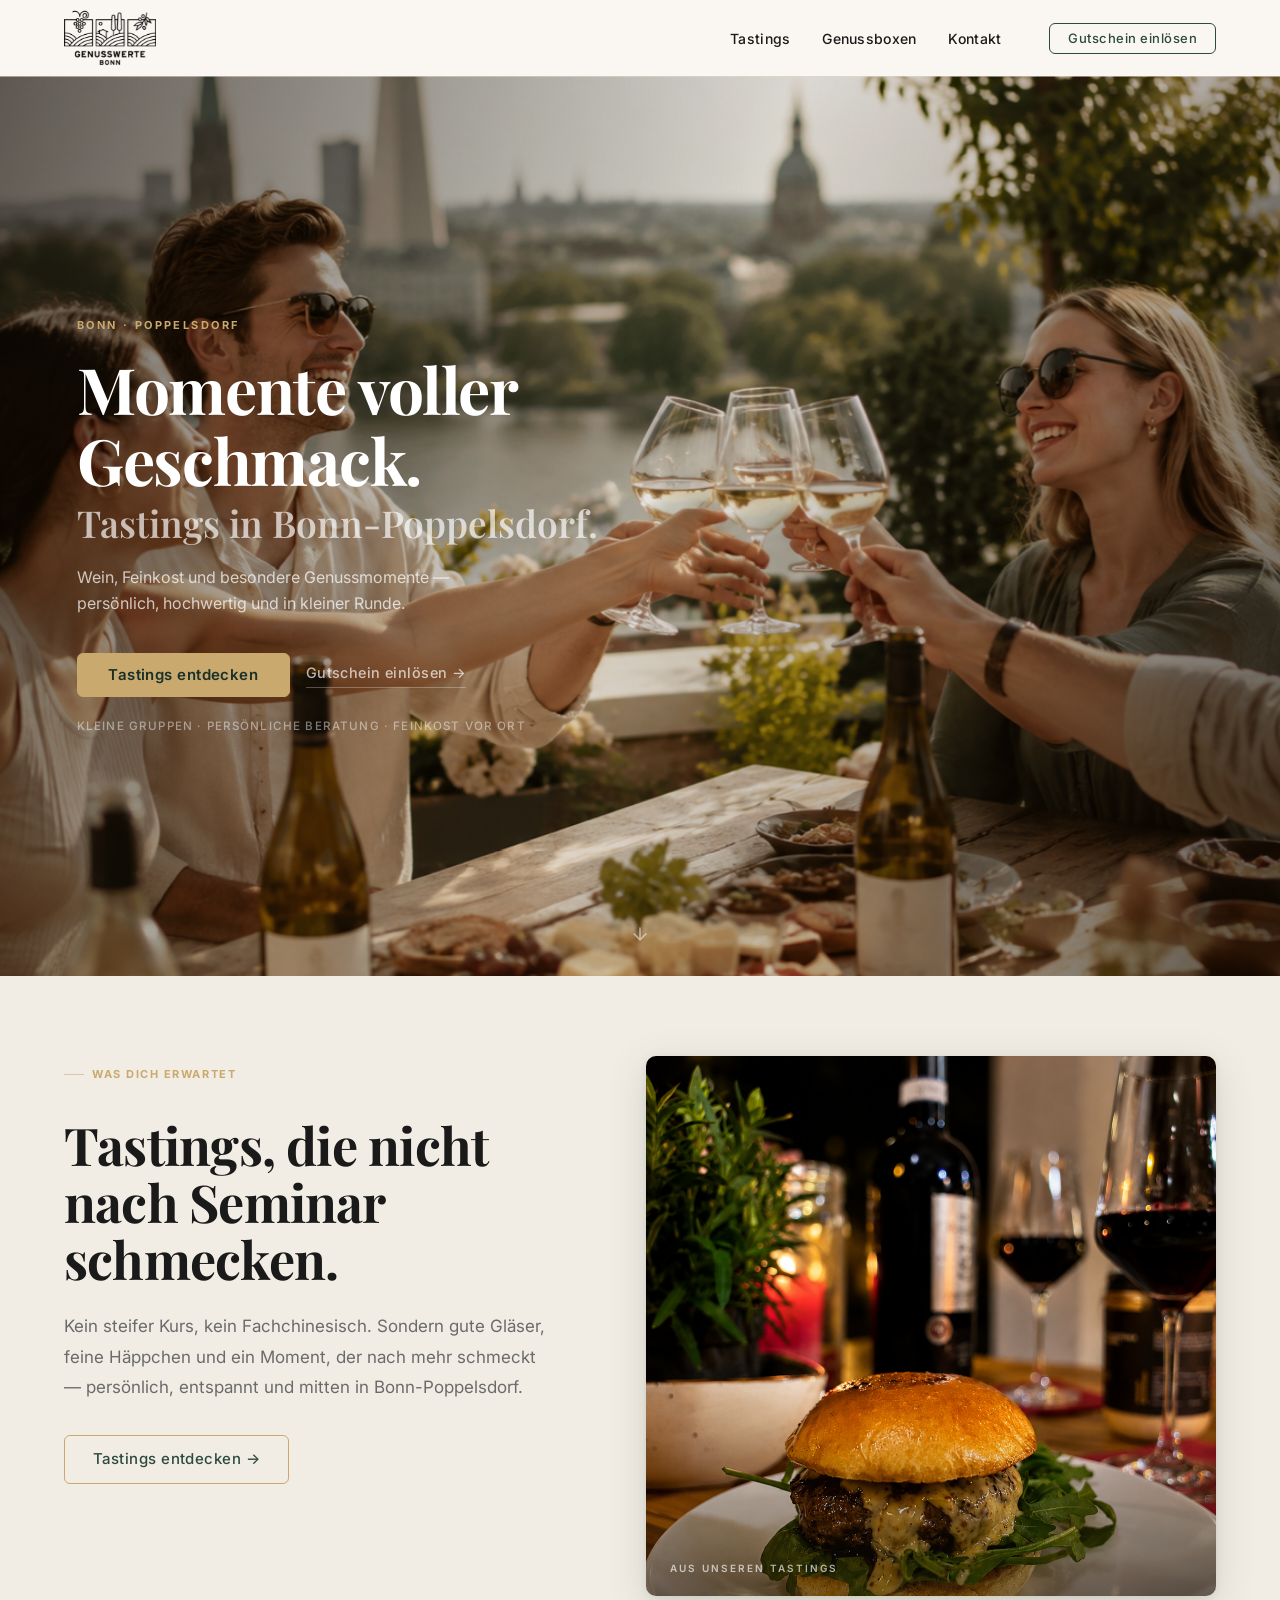
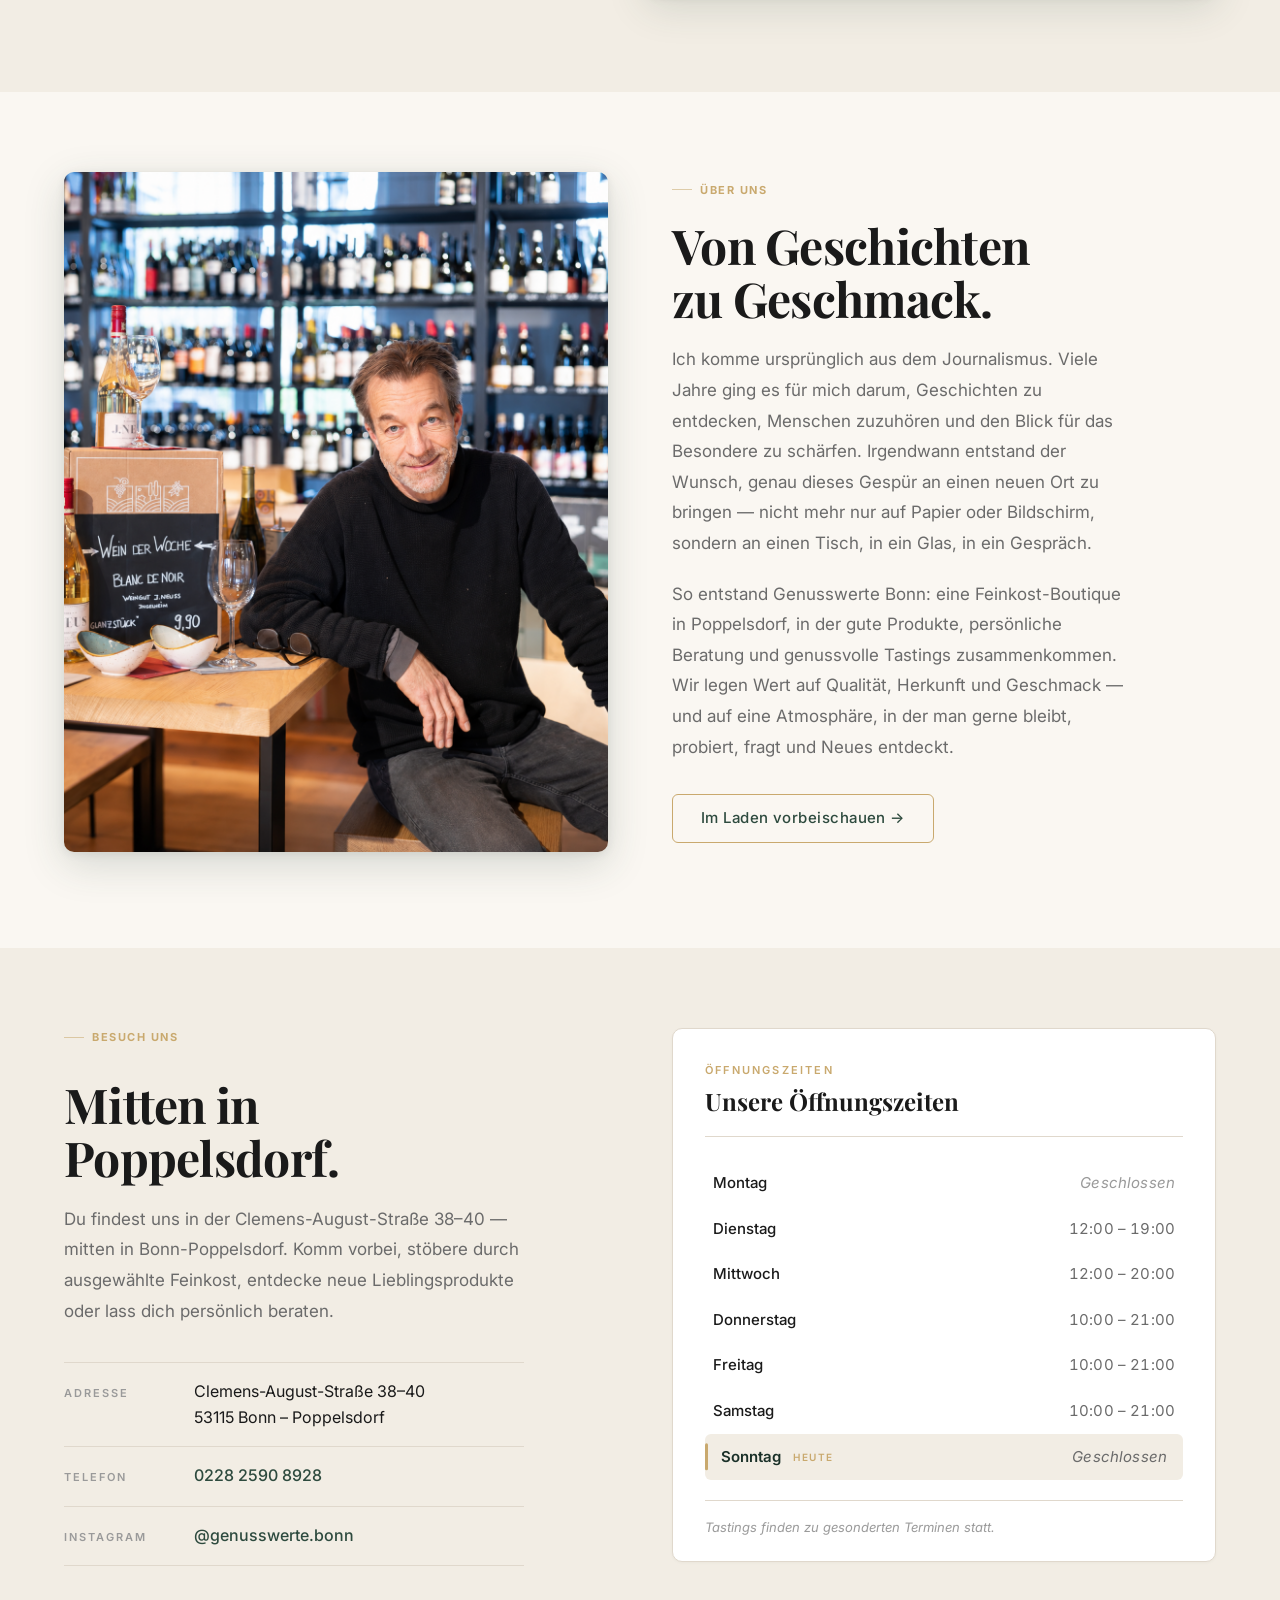
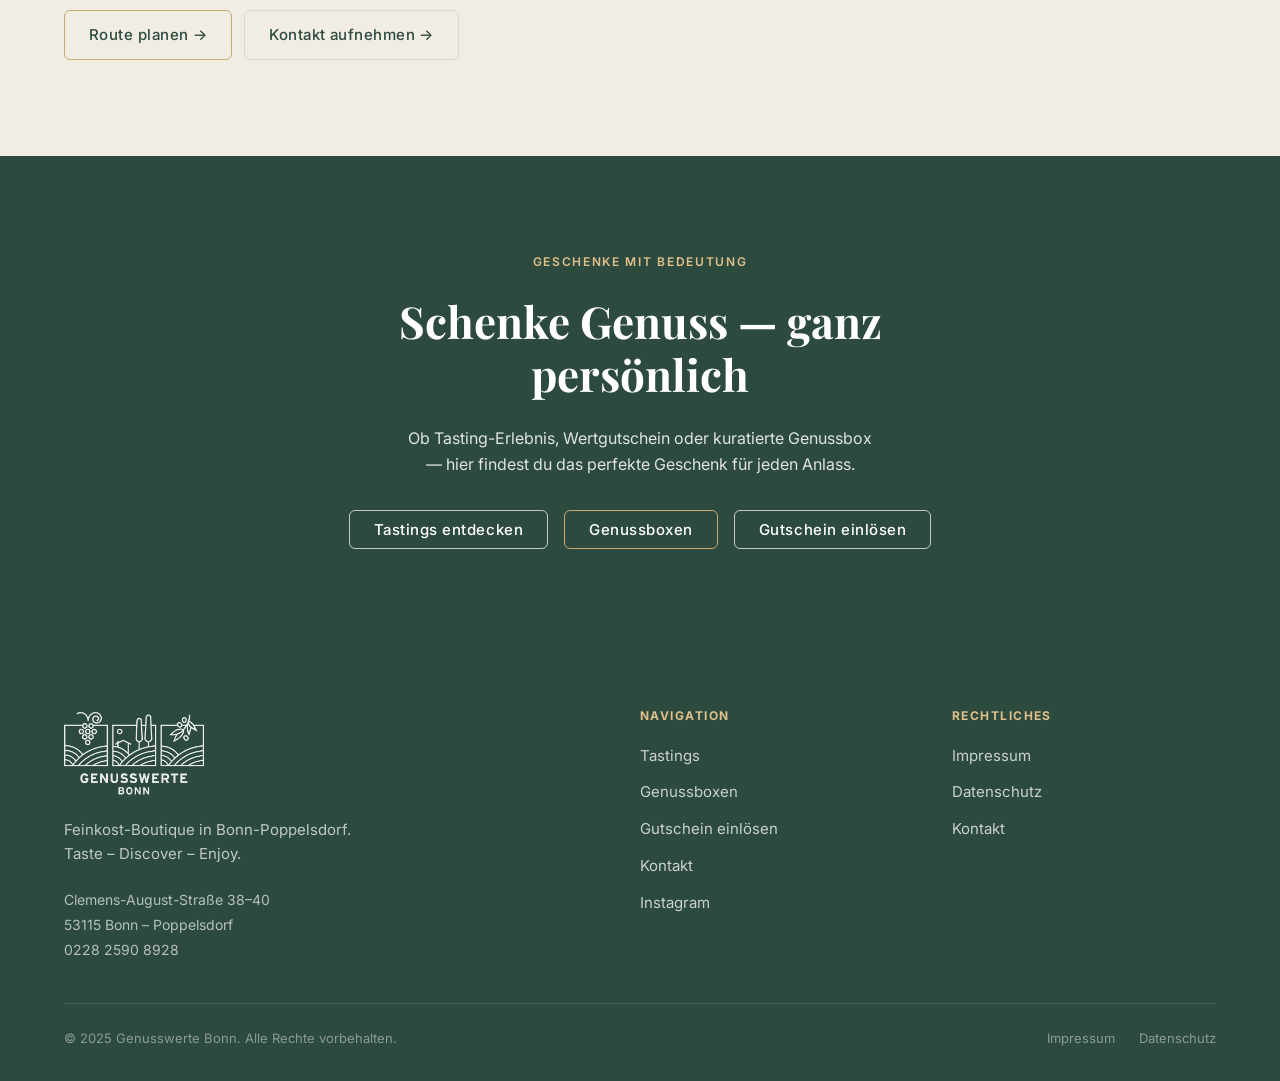
==== commit 253a5557: "Auto-sync von Claude Code 2026-05-30 15:59" ====
--- a/index.html
+++ b/index.html
@@ -161,7 +161,7 @@
           <aside class="hours-card js-animate" data-delay="1" aria-label="Öffnungszeiten">
             <div class="hours-card__head">
               <span class="hours-card__eyebrow">&Ouml;ffnungszeiten</span>
-              <h3 class="hours-card__title">Wann wir f&uuml;r dich da sind</h3>
+              <h3 class="hours-card__title">Unsere &Ouml;ffnungszeiten</h3>
             </div>
             <ol class="hours-list" data-opening-hours>
               <li class="hours-list__row" data-day="1">
@@ -193,7 +193,7 @@
                 <span class="hours-list__time hours-list__time--closed">Geschlossen</span>
               </li>
             </ol>
-            <p class="hours-card__note">Tastings finden zus&auml;tzlich zu festen Terminen statt.</p>
+            <p class="hours-card__note">Tastings finden zu gesonderten Terminen statt.</p>
           </aside>
         </div>
       </div>
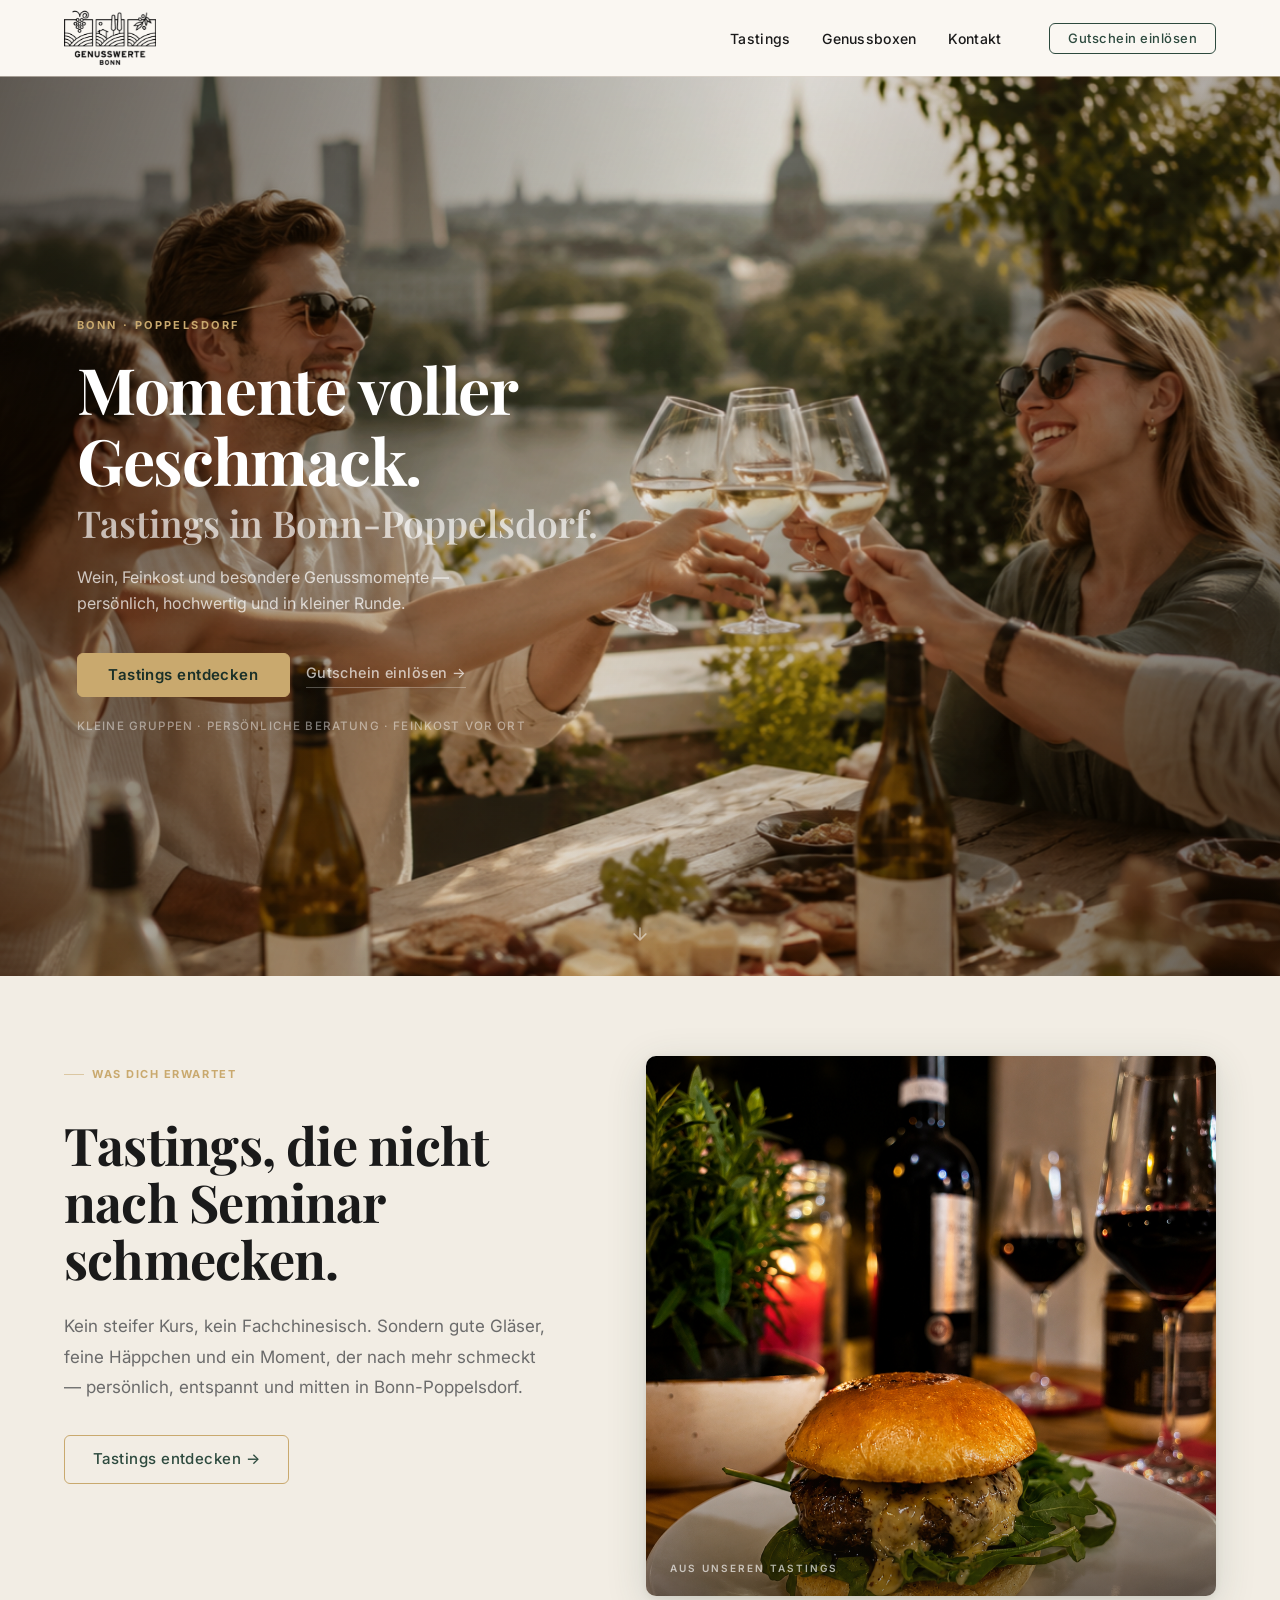
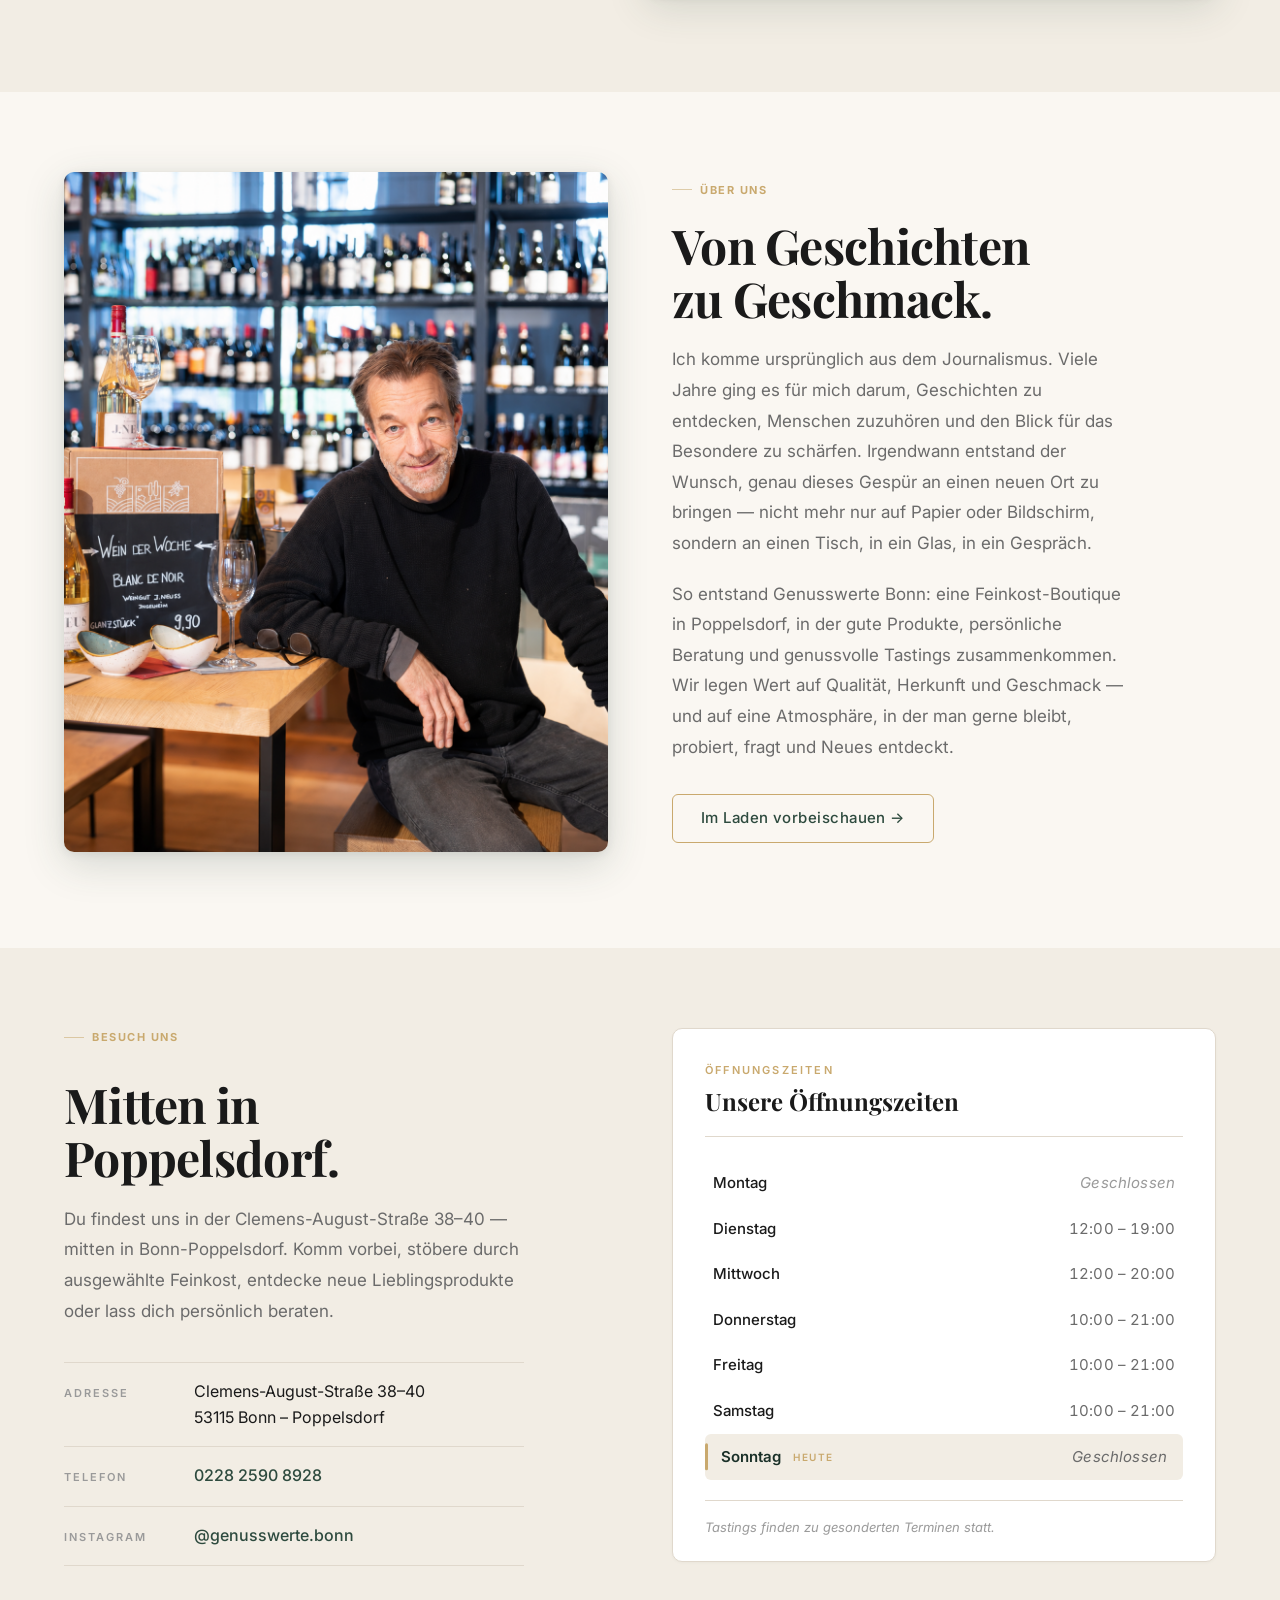
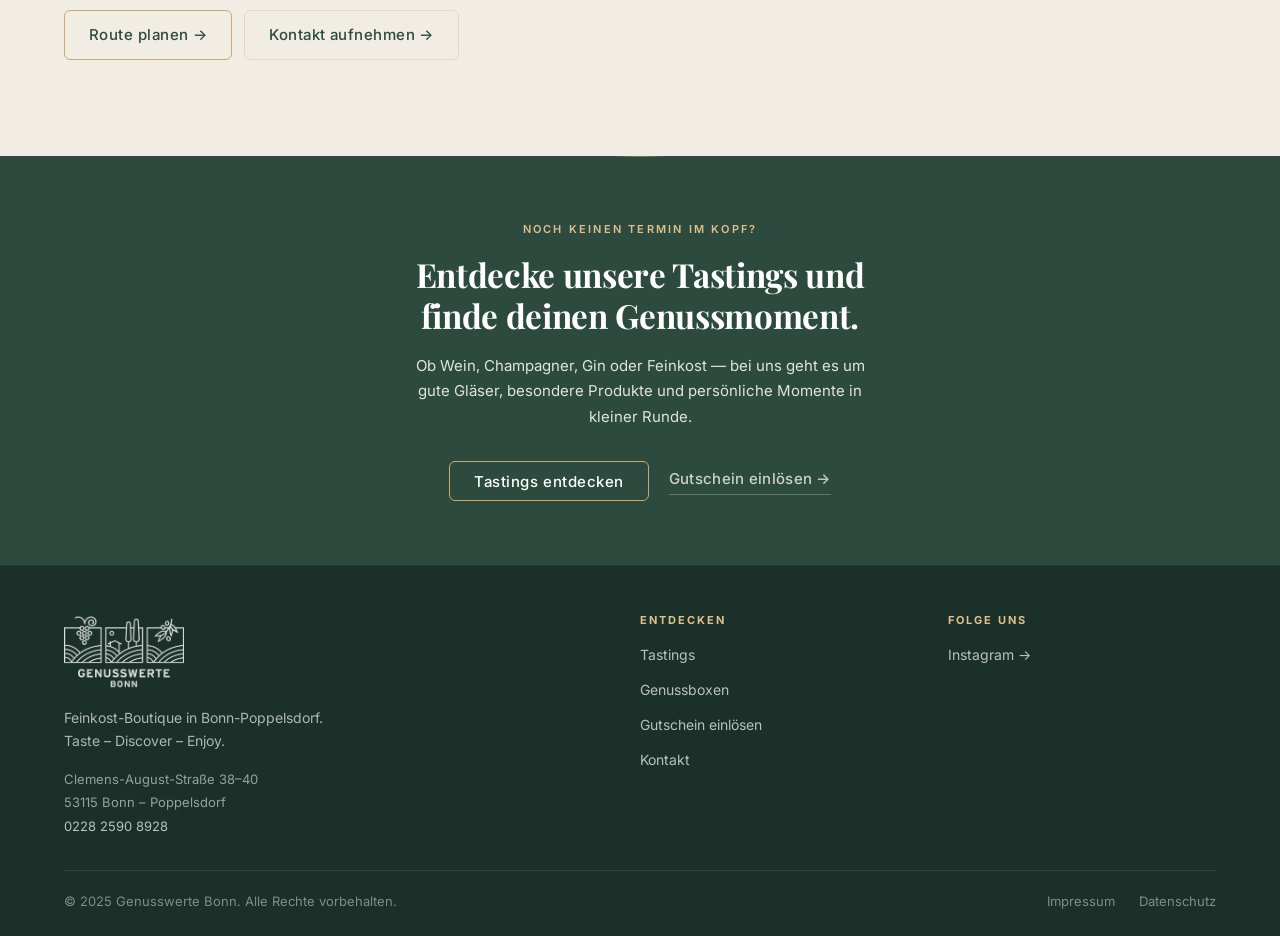
==== commit 18045fb8: "Auto-sync von Claude Code 2026-05-30 16:04" ====
--- a/index.html
+++ b/index.html
@@ -199,17 +199,16 @@
       </div>
     </section>
 
-    <!-- 5. SCHENKEN & ERLEBEN TEASER -->
-    <section class="section section--dark" id="abschluss-cta" aria-label="Schenken und Erleben">
-      <div class="container">
-        <div class="cta-band js-animate">
-          <span class="cta-band__eyebrow">Geschenke mit Bedeutung</span>
-          <h2 class="cta-band__title">Schenke Genuss &mdash; ganz pers&ouml;nlich</h2>
-          <p class="cta-band__subtitle">Ob Tasting-Erlebnis, Wertgutschein oder kuratierte Genussbox &mdash; hier findest du das perfekte Geschenk f&uuml;r jeden Anlass.</p>
-          <div class="cta-band__actions">
-            <a href="tastings.html" class="btn btn--ghost">Tastings entdecken</a>
-            <a href="gutscheine-boxen.html" class="btn btn--hero-outline">Genussboxen</a>
-            <a href="gutschein-einloesen.html" class="btn btn--ghost">Gutschein einl&ouml;sen</a>
+    <!-- 5. ABSCHLUSS — TASTING CTA -->
+    <section class="section section--dark closing-cta" id="abschluss-cta" aria-label="Tastings entdecken">
+      <div class="container">
+        <div class="closing-cta__inner js-animate">
+          <span class="closing-cta__eyebrow">Noch keinen Termin im Kopf?</span>
+          <h2 class="closing-cta__title">Entdecke unsere Tastings und finde deinen Genussmoment.</h2>
+          <p class="closing-cta__subtitle">Ob Wein, Champagner, Gin oder Feinkost &mdash; bei uns geht es um gute Gl&auml;ser, besondere Produkte und pers&ouml;nliche Momente in kleiner Runde.</p>
+          <div class="closing-cta__actions">
+            <a href="tastings.html" class="btn btn--hero-outline closing-cta__primary">Tastings entdecken</a>
+            <a href="gutschein-einloesen.html" class="closing-cta__link">Gutschein einl&ouml;sen &rarr;</a>
           </div>
         </div>
       </div>
@@ -223,30 +222,27 @@
       <div class="footer-grid">
         <div class="footer__brand">
           <img src="assets/images/genusswerte_bonn_logo_transparent.png"
-               alt="Genusswerte Bonn" class="footer__logo" width="140" height="42">
+               alt="Genusswerte Bonn" class="footer__logo" width="120" height="36">
           <p class="footer__tagline">Feinkost-Boutique in Bonn-Poppelsdorf.<br>Taste &ndash; Discover &ndash; Enjoy.</p>
           <address class="footer__address" style="font-style: normal;">
             Clemens-August-Stra&szlig;e 38&ndash;40<br>
             53115 Bonn &ndash; Poppelsdorf<br>
-            <a href="tel:+4922825908928" style="color: rgba(255,255,255,0.65);">0228 2590 8928</a>
+            <a href="tel:+4922825908928">0228 2590 8928</a>
           </address>
         </div>
         <div class="footer__col">
-          <h4>Navigation</h4>
+          <h4>Entdecken</h4>
           <nav class="footer__nav" aria-label="Footer Navigation">
             <a href="tastings.html">Tastings</a>
             <a href="gutscheine-boxen.html#genussboxen">Genussboxen</a>
-            <a href="gutschein-einloesen.html">Gutschein einlösen</a>
+            <a href="gutschein-einloesen.html">Gutschein einl&ouml;sen</a>
             <a href="kontakt.html">Kontakt</a>
-            <a href="https://www.instagram.com/genusswerte.bonn/" target="_blank" rel="noopener noreferrer">Instagram</a>
           </nav>
         </div>
         <div class="footer__col">
-          <h4>Rechtliches</h4>
-          <nav class="footer__nav" aria-label="Rechtliche Links">
-            <a href="impressum.html">Impressum</a>
-            <a href="datenschutz.html">Datenschutz</a>
-            <a href="mailto:info@genusswerte-bonn.com">Kontakt</a>
+          <h4>Folge uns</h4>
+          <nav class="footer__nav" aria-label="Social Links">
+            <a href="https://www.instagram.com/genusswerte.bonn/" target="_blank" rel="noopener noreferrer">Instagram &rarr;</a>
           </nav>
         </div>
       </div>
--- a/assets/css/layout.css
+++ b/assets/css/layout.css
@@ -625,43 +625,92 @@
 }
 
 /* ---------------------------------------------------------
-   CTA Band (dark sections)
-   --------------------------------------------------------- */
-.cta-band {
+   Closing CTA — kompakter Abschlussblock vor dem Footer
+   --------------------------------------------------------- */
+.closing-cta {
+  padding-block: var(--space-16);
+  position: relative;
+}
+
+/* Weicher Übergang vom hellen Standortbereich nach Dunkelgrün */
+.closing-cta::before {
+  content: '';
+  position: absolute;
+  top: 0;
+  left: 50%;
+  transform: translateX(-50%);
+  width: 60px;
+  height: 1px;
+  background: linear-gradient(to right, transparent, var(--color-gold), transparent);
+  opacity: 0.5;
+}
+
+.closing-cta__inner {
   display: flex;
   flex-direction: column;
   align-items: center;
   text-align: center;
-  gap: var(--space-6);
-}
-
-.cta-band__eyebrow {
-  font-size: 0.75rem;
+  gap: var(--space-4);
+  max-width: 56ch;
+  margin-inline: auto;
+}
+
+.closing-cta__eyebrow {
+  font-family: var(--font-sans);
+  font-size: 0.6875rem;
   font-weight: 600;
-  letter-spacing: 0.14em;
+  letter-spacing: 0.2em;
   text-transform: uppercase;
   color: var(--color-gold-light);
 }
 
-.cta-band__title {
+.closing-cta__title {
   font-family: var(--font-serif);
-  font-size: clamp(1.75rem, 3.5vw, 2.75rem);
+  font-size: clamp(1.5rem, 2.6vw, 2.125rem);
+  font-weight: 700;
+  line-height: 1.25;
+  letter-spacing: -0.01em;
   color: var(--color-white);
-  max-width: 18ch;
-}
-
-.cta-band__subtitle {
-  font-size: 1rem;
+  margin: 0;
+  max-width: 22ch;
+}
+
+.closing-cta__subtitle {
+  font-size: 0.9375rem;
+  color: rgba(255, 255, 255, 0.72);
+  line-height: 1.7;
+  margin: 0;
+  max-width: 50ch;
+}
+
+.closing-cta__actions {
+  display: flex;
+  flex-wrap: wrap;
+  gap: var(--space-5);
+  align-items: center;
+  justify-content: center;
+  margin-top: var(--space-4);
+}
+
+.closing-cta__primary {
+  /* Primärer Tasting-CTA — basiert auf btn--hero-outline */
+}
+
+.closing-cta__link {
+  font-family: var(--font-sans);
+  font-size: 0.9375rem;
+  font-weight: 500;
   color: rgba(255, 255, 255, 0.75);
-  max-width: 48ch;
-}
-
-.cta-band__actions {
-  display: flex;
-  flex-wrap: wrap;
-  gap: var(--space-4);
-  justify-content: center;
-  margin-top: var(--space-2);
+  letter-spacing: 0.02em;
+  border-bottom: 1px solid rgba(255, 255, 255, 0.25);
+  padding-bottom: 2px;
+  transition: color var(--transition-fast), border-color var(--transition-fast);
+}
+
+.closing-cta__link:hover,
+.closing-cta__link:focus-visible {
+  color: var(--color-white);
+  border-bottom-color: var(--color-gold);
 }
 
 /* ---------------------------------------------------------
@@ -1104,49 +1153,60 @@
    Site Footer
    --------------------------------------------------------- */
 .site-footer {
-  background-color: var(--color-green);
+  background-color: var(--color-green-dark);
   color: var(--color-white);
-  padding-block: var(--space-16) var(--space-8);
+  padding-block: var(--space-12) var(--space-6);
+  border-top: 1px solid rgba(255, 255, 255, 0.06);
 }
 
 .footer-grid {
   display: grid;
   grid-template-columns: 2fr 1fr 1fr;
-  gap: var(--space-12);
-  padding-bottom: var(--space-10);
-  border-bottom: 1px solid rgba(255, 255, 255, 0.12);
+  gap: var(--space-10);
+  padding-bottom: var(--space-8);
+  border-bottom: 1px solid rgba(255, 255, 255, 0.1);
 }
 
 .footer__logo {
-  width: 140px;
+  width: 120px;
   height: auto;
   filter: brightness(0) invert(1);
-  opacity: 0.9;
-  margin-bottom: var(--space-5);
+  opacity: 0.85;
+  margin-bottom: var(--space-4);
 }
 
 .footer__tagline {
-  font-size: 0.9375rem;
-  color: rgba(255, 255, 255, 0.7);
+  font-size: 0.875rem;
+  color: rgba(255, 255, 255, 0.65);
   line-height: 1.65;
   max-width: 32ch;
 }
 
 .footer__address {
-  font-size: 0.875rem;
-  color: rgba(255, 255, 255, 0.65);
+  font-size: 0.8125rem;
+  color: rgba(255, 255, 255, 0.55);
   line-height: 1.8;
-  margin-top: var(--space-5);
+  margin-top: var(--space-4);
+}
+
+.footer__address a {
+  color: rgba(255, 255, 255, 0.7);
+  transition: color var(--transition-fast);
+}
+
+.footer__address a:hover,
+.footer__address a:focus-visible {
+  color: var(--color-white);
 }
 
 .footer__col h4 {
   font-family: var(--font-sans);
-  font-size: 0.75rem;
+  font-size: 0.6875rem;
   font-weight: 700;
-  letter-spacing: 0.12em;
+  letter-spacing: 0.18em;
   text-transform: uppercase;
   color: var(--color-gold-light);
-  margin-bottom: var(--space-5);
+  margin-bottom: var(--space-4);
 }
 
 .footer__nav {
@@ -1156,8 +1216,8 @@
 }
 
 .footer__nav a {
-  font-size: 0.9375rem;
-  color: rgba(255, 255, 255, 0.75);
+  font-size: 0.875rem;
+  color: rgba(255, 255, 255, 0.7);
   text-decoration: none;
   transition: color var(--transition-fast);
 }
@@ -1171,7 +1231,7 @@
   display: flex;
   align-items: center;
   justify-content: space-between;
-  padding-top: var(--space-6);
+  padding-top: var(--space-5);
   flex-wrap: wrap;
   gap: var(--space-4);
 }
@@ -1442,13 +1502,14 @@
     padding: var(--space-6);
   }
 
-  /* CTA band */
-  .cta-band__actions {
+  /* Closing CTA */
+  .closing-cta__actions {
     flex-direction: column;
     align-items: stretch;
-  }
-
-  .cta-band__actions .btn {
+    gap: var(--space-3);
+  }
+
+  .closing-cta__actions .btn {
     text-align: center;
     justify-content: center;
   }
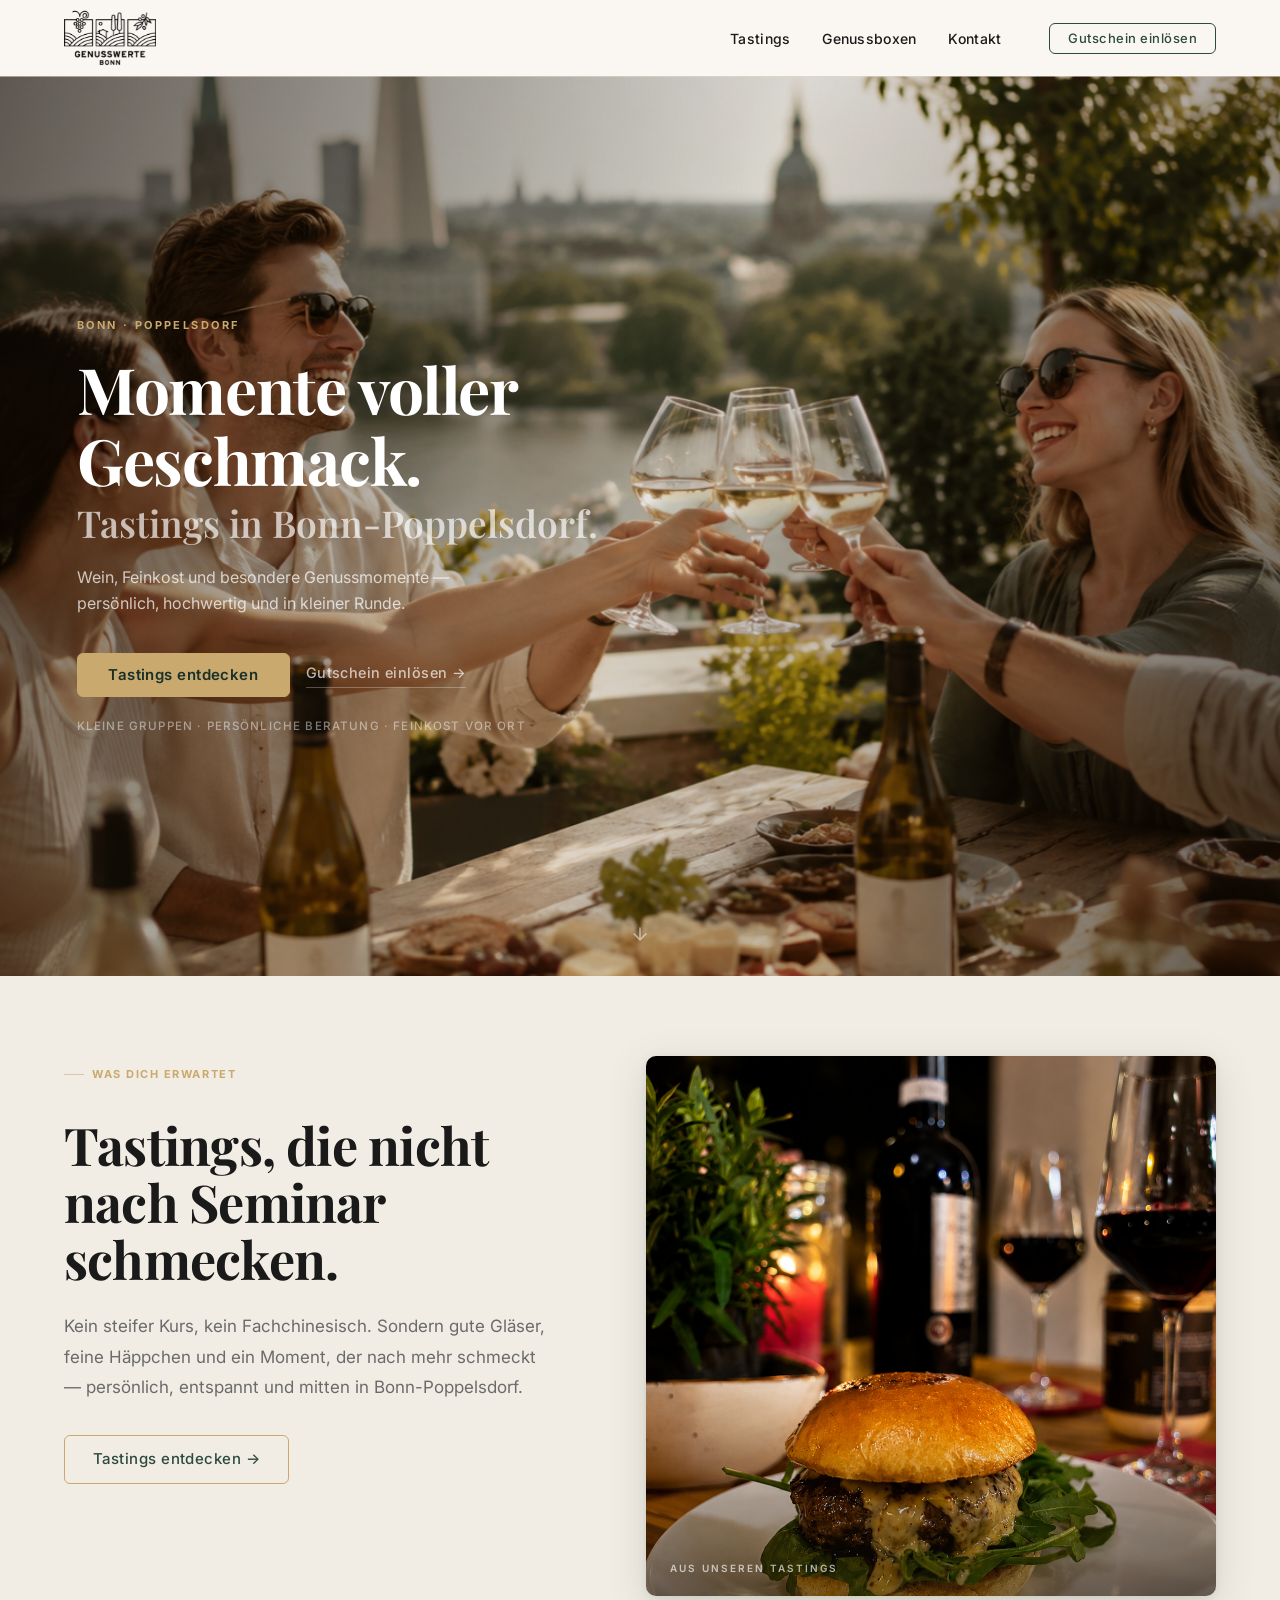
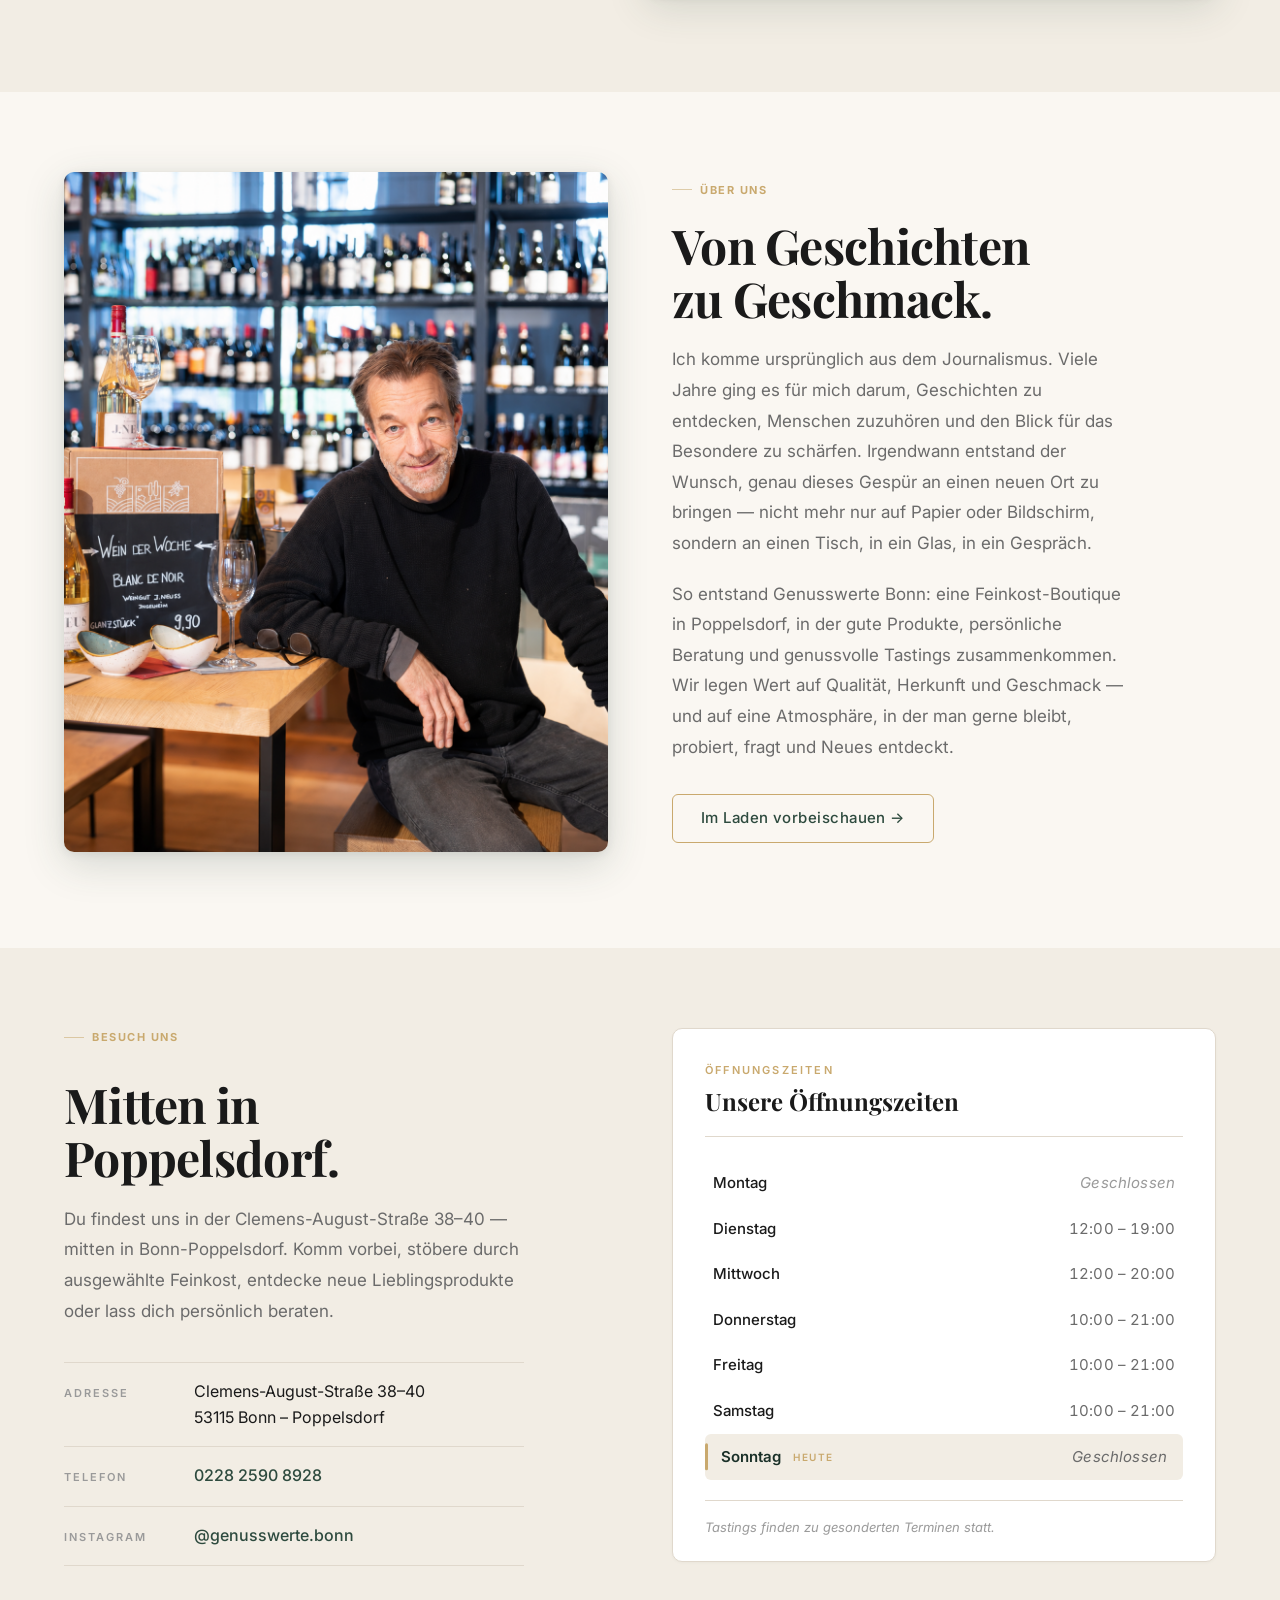
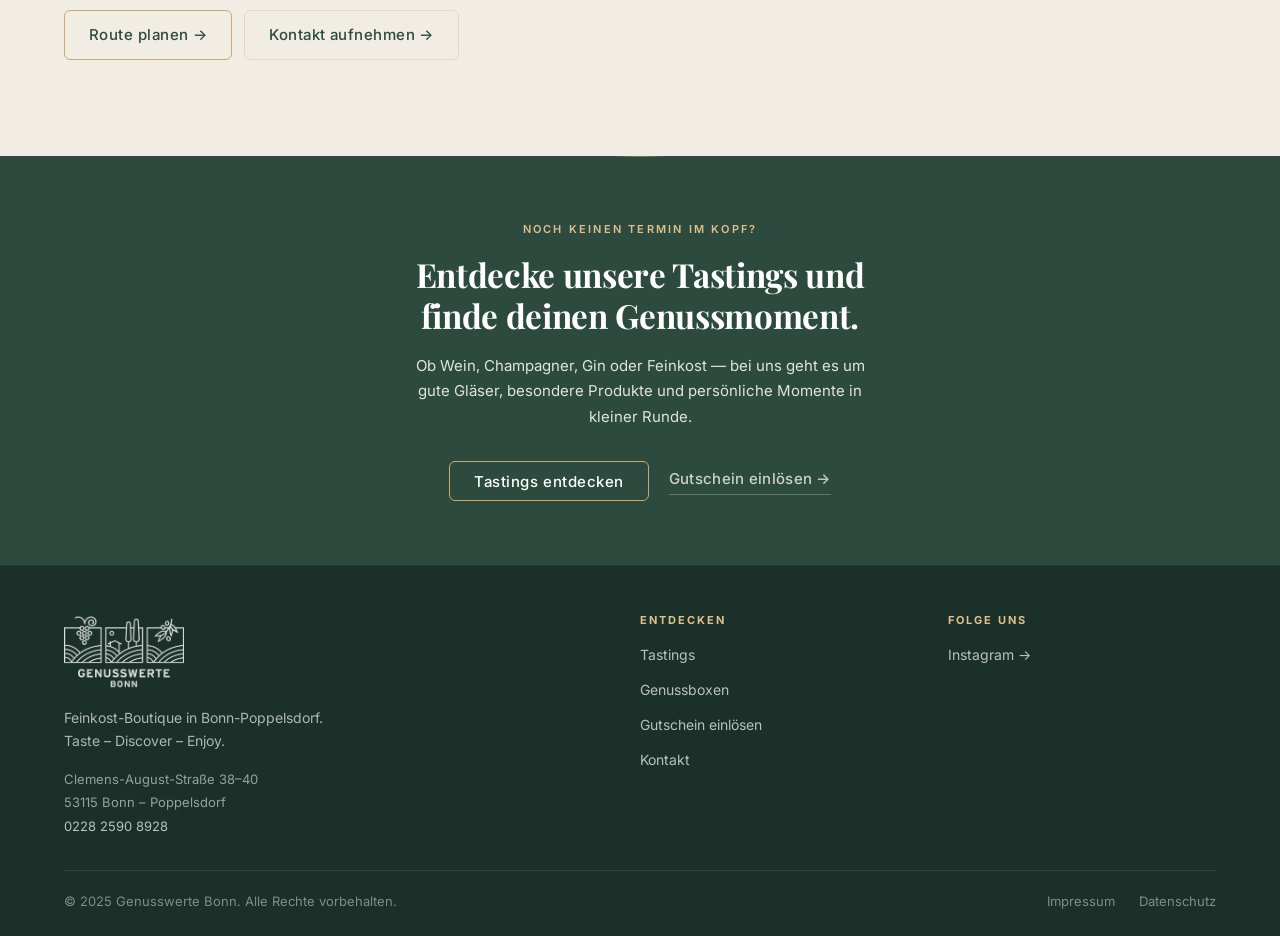
==== commit 4d4ef0d8: "Auto-sync von Claude Code 2026-05-30 16:37" ====
--- a/index.html
+++ b/index.html
@@ -96,6 +96,9 @@
               <div class="tasting-loop__slide">
                 <img src="tasting-trueffel-carpaccio.jpg" alt="Trüffel Carpaccio beim Tasting bei Genusswerte Bonn" width="800" height="600" loading="lazy">
               </div>
+              <div class="tasting-loop__slide">
+                <img src="passimoncello Website Bild.jpg" alt="Passimoncello bei Genusswerte Bonn" width="800" height="600" loading="lazy">
+              </div>
               <span class="tasting-loop__label" aria-hidden="true">Aus unseren Tastings</span>
             </div>
           </div>
--- a/assets/css/layout.css
+++ b/assets/css/layout.css
@@ -610,6 +610,11 @@
   object-position: center 50%;
 }
 
+.tasting-loop__slide:nth-child(3) img {
+  /* Passimoncello: zentriert, leicht auf die Mitte fokussiert */
+  object-position: center 45%;
+}
+
 /* Label als eingebettetes Overlay am unteren Bildrand */
 .tasting-loop__label {
   position: absolute;
@@ -1099,6 +1104,107 @@
   max-width: 48ch;
 }
 
+/* Kompakte Variante (Kontaktseite) */
+.page-hero--compact {
+  padding-block: var(--space-12) var(--space-10);
+  gap: var(--space-3);
+}
+
+.page-hero--compact .page-hero__logo {
+  width: 100px;
+  opacity: 0.8;
+  margin-bottom: var(--space-1);
+}
+
+.page-hero--compact .page-hero__title {
+  font-size: clamp(1.75rem, 3.2vw, 2.5rem);
+}
+
+.page-hero--compact .page-hero__subtitle {
+  font-size: 1rem;
+  max-width: 52ch;
+  line-height: 1.7;
+}
+
+/* ---------------------------------------------------------
+   Contact Options — Kontaktkanäle (editorial)
+   --------------------------------------------------------- */
+.contact-options__header {
+  max-width: 56ch;
+  margin: 0 auto var(--space-12);
+  text-align: center;
+}
+
+.contact-options__title {
+  font-family: var(--font-serif);
+  font-size: clamp(1.5rem, 2.8vw, 2.25rem);
+  font-weight: 700;
+  line-height: 1.25;
+  letter-spacing: -0.01em;
+  color: var(--color-text);
+  margin: var(--space-3) 0 var(--space-4);
+}
+
+.contact-options__body {
+  font-size: 1rem;
+  color: var(--color-text-muted);
+  line-height: 1.7;
+  margin: 0 auto;
+  max-width: 50ch;
+}
+
+.contact-channels {
+  list-style: none;
+  margin: 0 auto;
+  padding: 0;
+  max-width: 720px;
+  display: flex;
+  flex-direction: column;
+  border-top: 1px solid var(--color-border);
+}
+
+.contact-channel {
+  display: grid;
+  grid-template-columns: 140px 1fr auto;
+  align-items: center;
+  gap: var(--space-6);
+  padding-block: var(--space-5);
+  border-bottom: 1px solid var(--color-border);
+}
+
+.contact-channel__label {
+  font-family: var(--font-sans);
+  font-size: 0.6875rem;
+  font-weight: 600;
+  letter-spacing: 0.2em;
+  text-transform: uppercase;
+  color: var(--color-gold);
+}
+
+.contact-channel__desc {
+  font-size: 0.9375rem;
+  color: var(--color-text-muted);
+  line-height: 1.5;
+}
+
+.contact-channel__value {
+  font-family: var(--font-sans);
+  font-size: 1rem;
+  font-weight: 500;
+  color: var(--color-green);
+  letter-spacing: 0.01em;
+  border-bottom: 1px solid transparent;
+  padding-bottom: 2px;
+  transition: color var(--transition-fast), border-color var(--transition-fast);
+  white-space: nowrap;
+}
+
+.contact-channel__value:hover,
+.contact-channel__value:focus-visible {
+  color: var(--color-green-light);
+  border-bottom-color: var(--color-gold);
+}
+
 /* ---------------------------------------------------------
    Redemption Form Layout
    --------------------------------------------------------- */
@@ -1300,6 +1406,17 @@
 
   .hours-card {
     padding: var(--space-6);
+  }
+
+  .contact-channel {
+    grid-template-columns: 1fr;
+    gap: var(--space-2);
+    padding-block: var(--space-4);
+  }
+
+  .contact-channel__value {
+    white-space: normal;
+    justify-self: start;
   }
 
   .redemption-layout {
